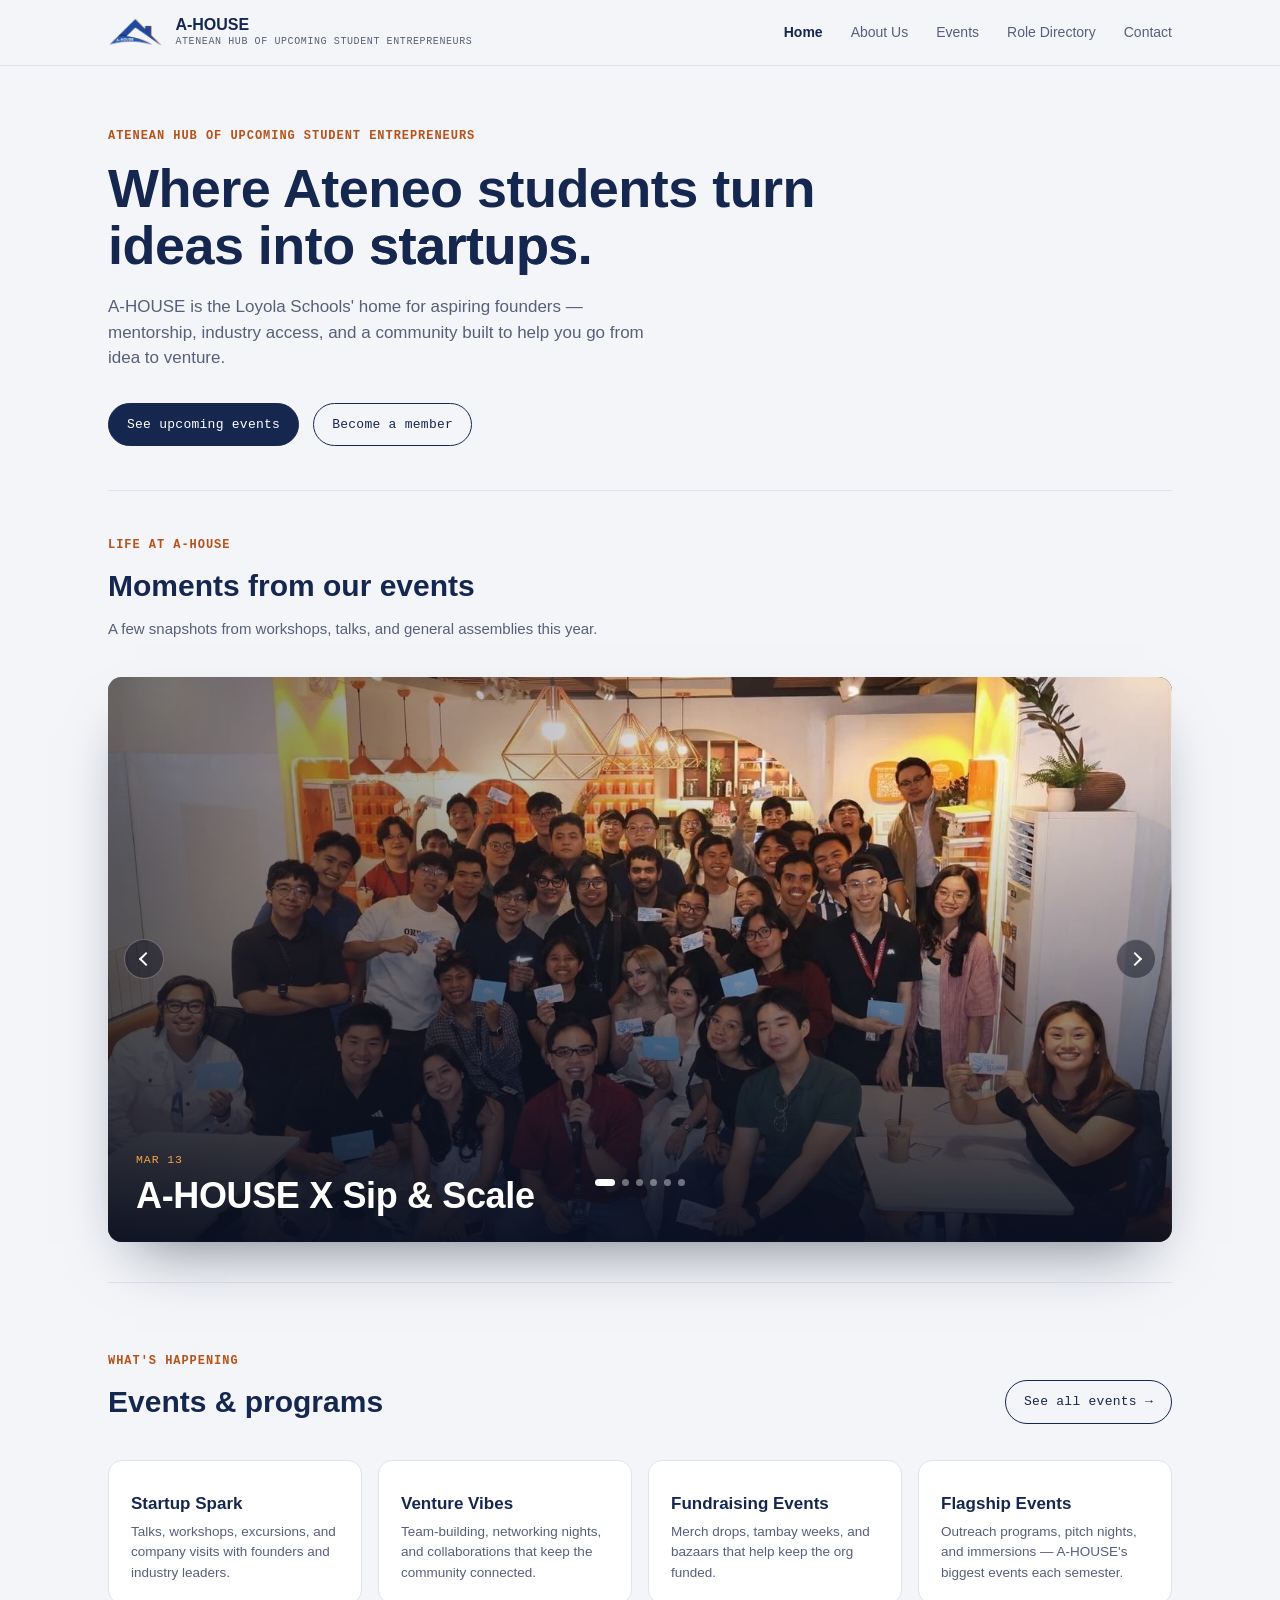
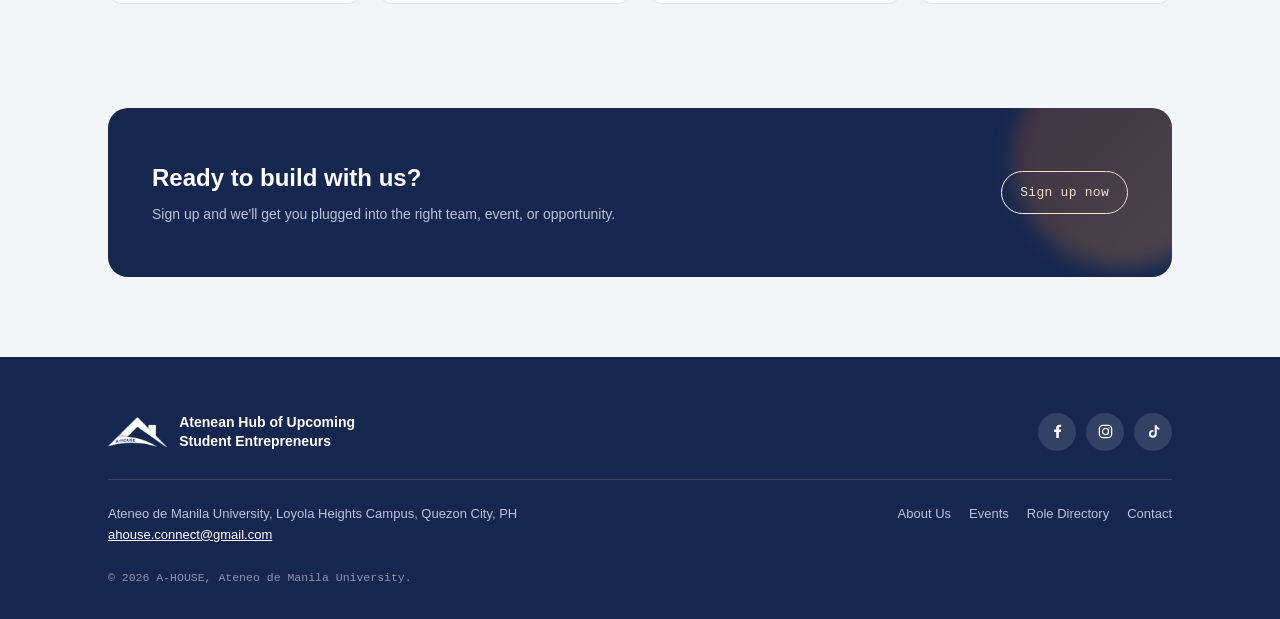
==== index.html @ 4bd9999b "Home page: restage the events carousel as a hero-style banner Instead of a stock illustration, the d" ====
<!DOCTYPE html>
<html lang="en">
<head>
<meta charset="UTF-8">
<meta name="viewport" content="width=device-width, initial-scale=1.0">
<title>A-HOUSE — Atenean Hub of Upcoming Student Entrepreneurs</title>
<meta name="description" content="A-HOUSE is the Ateneo de Manila University hub for student entrepreneurs — mentorship, opportunities, and a community that helps you build, launch, and grow.">
<meta property="og:type" content="website">
<meta property="og:title" content="A-HOUSE — Atenean Hub of Upcoming Student Entrepreneurs">
<meta property="og:description" content="A-HOUSE is the Ateneo de Manila University hub for student entrepreneurs — mentorship, opportunities, and a community that helps you build, launch, and grow.">
<meta property="og:image" content="https://a-house.netlify.app/assets/og-image.jpg">
<meta property="og:url" content="https://a-house.netlify.app/">
<meta name="twitter:card" content="summary_large_image">
<meta name="twitter:title" content="A-HOUSE — Atenean Hub of Upcoming Student Entrepreneurs">
<meta name="twitter:description" content="A-HOUSE is the Ateneo de Manila University hub for student entrepreneurs — mentorship, opportunities, and a community that helps you build, launch, and grow.">
<meta name="twitter:image" content="https://a-house.netlify.app/assets/og-image.jpg">
<link rel="icon" href="assets/logo-icon-sm.png">
<link rel="stylesheet" href="css/style.css">
</head>
<body>

<header data-header data-page="home">
  <div class="nav">
    <a class="brand" href="index.html">
      <img class="brand-mark" src="assets/logo-icon-sm.png" alt="A-HOUSE logo">
      <div>
        <div class="brand-text">A-HOUSE</div>
        <div class="brand-sub">Atenean Hub of Upcoming Student Entrepreneurs</div>
      </div>
    </a>
    <nav class="links">
      <a href="index.html" data-page="home">Home</a>
      <a href="about.html" data-page="about">About Us</a>
      <a href="events.html" data-page="events">Events</a>
      <a href="directory.html" data-page="directory">Role Directory</a>
      <a href="contact.html" data-page="contact">Contact</a>
    </nav>
    <button class="nav-toggle" aria-label="Toggle menu"><span></span></button>
  </div>
  <div class="mobile-links">
    <a href="index.html" data-page="home">Home</a>
    <a href="about.html" data-page="about">About Us</a>
    <a href="events.html" data-page="events">Events</a>
    <a href="directory.html" data-page="directory">Role Directory</a>
    <a href="contact.html" data-page="contact">Contact</a>
  </div>
</header>

<main>

  <section class="hero hero-compact">
    <div class="wrap">
      <span class="eyebrow">Atenean Hub of Upcoming Student Entrepreneurs</span>
      <h1 style="margin-top:14px;">Where Ateneo students turn<br>ideas into <em>startups.</em></h1>
      <p>A-HOUSE is the Loyola Schools' home for aspiring founders — mentorship, industry access, and a community built to help you go from idea to venture.</p>
      <div class="hero-actions">
        <a class="btn solid" href="events.html">See upcoming events</a>
        <!-- Placeholder — swap href for the real member sign-up form link once it's ready. -->
        <a class="btn" href="#" target="_blank" rel="noopener">Become a member</a>
      </div>
    </div>
  </section>

  <div class="wrap"><div class="divider"></div></div>

  <section class="section tight">
    <div class="wrap">
      <div class="section-head">
        <span class="eyebrow">Life at A-HOUSE</span>
        <h2 style="margin-top:8px;">Moments from our events</h2>
        <p>A few snapshots from workshops, talks, and general assemblies this year.</p>
      </div>
      <div class="carousel carousel-hero has-caption" data-carousel>
        <div class="carousel-track">
          <div class="carousel-slide">
            <img src="assets/events/sip-and-scale.jpg" alt="Members holding Sip &amp; Scale cards at a cafe event, A-HOUSE x Sip &amp; Scale, Mar 13">
            <div class="carousel-caption"><span class="cap-date">Mar 13</span><span class="cap-title">A-HOUSE X Sip &amp; Scale</span></div>
          </div>
          <div class="carousel-slide">
            <img src="assets/events/startup-spark.jpg" alt="Members posing after the Startup Spark #1 session, Feb 27">
            <div class="carousel-caption"><span class="cap-date">Feb 27</span><span class="cap-title">Startup Spark #1</span></div>
          </div>
          <div class="carousel-slide">
            <img src="assets/events/pasta-and-possibilities-1.jpg" alt="Group photo outdoors at Pasta and Possibilities, Apr 22">
            <div class="carousel-caption"><span class="cap-date">Apr 22</span><span class="cap-title">Pasta and Possibilities</span></div>
          </div>
          <div class="carousel-slide">
            <img src="assets/events/pasta-and-possibilities-2.jpg" alt="Members seated on the lawn listening to a speaker at Pasta and Possibilities, Apr 22">
            <div class="carousel-caption"><span class="cap-date">Apr 22</span><span class="cap-title">Pasta and Possibilities</span></div>
          </div>
          <div class="carousel-slide">
            <img src="assets/events/general-assembly-1-b.jpg" alt="Full member turnout at General Assembly 1, Mar 11">
            <div class="carousel-caption"><span class="cap-date">Mar 11</span><span class="cap-title">General Assembly 1</span></div>
          </div>
          <div class="carousel-slide">
            <img src="assets/events/general-assembly-1-a.jpg" alt="Officers celebrating with star balloons at General Assembly 1, Mar 11">
            <div class="carousel-caption"><span class="cap-date">Mar 11</span><span class="cap-title">General Assembly 1</span></div>
          </div>
        </div>
        <button class="carousel-arrow prev" aria-label="Previous slide"></button>
        <button class="carousel-arrow next" aria-label="Next slide"></button>
        <div class="carousel-tabs"></div>
      </div>
    </div>
  </section>

  <div class="wrap"><div class="divider"></div></div>

  <section class="section">
    <div class="wrap">
      <div class="section-head" style="display:flex; justify-content:space-between; align-items:flex-end; gap:16px; flex-wrap:wrap;">
        <div>
          <span class="eyebrow">What's happening</span>
          <h2 style="margin-top:8px;">Events &amp; programs</h2>
        </div>
        <a class="btn" href="events.html">See all events →</a>
      </div>
      <div class="grid-4">
        <div class="card">
          <h3 style="font-size:17px;">Startup Spark</h3>
          <p class="lead" style="margin-top:8px;">Talks, workshops, excursions, and company visits with founders and industry leaders.</p>
        </div>
        <div class="card">
          <h3 style="font-size:17px;">Venture Vibes</h3>
          <p class="lead" style="margin-top:8px;">Team-building, networking nights, and collaborations that keep the community connected.</p>
        </div>
        <div class="card">
          <h3 style="font-size:17px;">Fundraising Events</h3>
          <p class="lead" style="margin-top:8px;">Merch drops, tambay weeks, and bazaars that help keep the org funded.</p>
        </div>
        <div class="card">
          <h3 style="font-size:17px;">Flagship Events</h3>
          <p class="lead" style="margin-top:8px;">Outreach programs, pitch nights, and immersions — A-HOUSE's biggest events each semester.</p>
        </div>
      </div>
    </div>
  </section>

  <section class="section tight">
    <div class="wrap">
      <div class="cta">
        <div>
          <h3>Ready to build with us?</h3>
          <p>Sign up and we'll get you plugged into the right team, event, or opportunity.</p>
        </div>
        <!-- Placeholder — swap href for the real member sign-up form link once it's ready. -->
        <a class="btn" href="#" target="_blank" rel="noopener">Sign up now</a>
      </div>
    </div>
  </section>

</main>

<footer>
  <div class="wrap">
    <div class="foot-top">
      <div class="foot-brand">
        <img class="brand-mark" src="assets/logo-icon-white.png" alt="A-HOUSE logo">
        <div class="foot-brand-text">Atenean Hub of Upcoming<br>Student Entrepreneurs</div>
      </div>
      <div class="foot-social">
        <a class="social-btn" href="https://www.facebook.com/profile.php?id=61573829886359" target="_blank" rel="noopener" aria-label="A-HOUSE on Facebook">
          <svg viewBox="0 0 24 24" fill="currentColor" aria-hidden="true"><path d="M13.9 21v-8.4h2.8l.4-3.3h-3.2V7.1c0-.9.3-1.6 1.6-1.6h1.7V2.5C16.9 2.4 15.8 2.3 14.6 2.3c-2.6 0-4.4 1.6-4.4 4.5v2.5H7.4v3.3h2.8V21h3.7Z"/></svg>
        </a>
        <a class="social-btn" href="https://www.instagram.com/ahouse_org?igsi=ZTVzamh6dnVwcXMz" target="_blank" rel="noopener" aria-label="A-HOUSE on Instagram">
          <svg viewBox="0 0 24 24" fill="none" stroke="currentColor" stroke-width="1.8" aria-hidden="true"><rect x="3.3" y="3.3" width="17.4" height="17.4" rx="5"/><circle cx="12" cy="12" r="4.3"/><circle cx="17.1" cy="6.9" r="0.9" fill="currentColor" stroke="none"/></svg>
        </a>
        <a class="social-btn" href="https://www.tiktok.com/@ahouse.org" target="_blank" rel="noopener" aria-label="A-HOUSE on TikTok">
          <svg viewBox="0 0 24 24" fill="currentColor" aria-hidden="true"><path d="M16.6 3c.3 2 1.7 3.6 3.7 3.9v2.8a6.6 6.6 0 0 1-3.7-1.1v6.7a5.5 5.5 0 1 1-5.5-5.5c.2 0 .4 0 .6 0v2.8a2.7 2.7 0 1 0 2 2.6V3h2.9Z"/></svg>
        </a>
      </div>
    </div>

    <div class="foot-divider"></div>

    <div class="foot-bottom">
      <div class="foot-meta">Ateneo de Manila University, Loyola Heights Campus, Quezon City, PH<br><a href="mailto:ahouse.connect@gmail.com">ahouse.connect@gmail.com</a></div>
      <div class="foot-links">
        <a href="about.html">About Us</a>
        <a href="events.html">Events</a>
        <a href="directory.html">Role Directory</a>
        <a href="contact.html">Contact</a>
      </div>
    </div>
    <div class="foot-note">© 2026 A-HOUSE, Ateneo de Manila University.</div>
  </div>
</footer>

<script src="js/main.js"></script>
<script src="js/carousel.js"></script>
</body>
</html>
---- css/style.css ----
/* ==========================================================================
   A-HOUSE shared design system
   Ported & extended from the original Role Directory (ahouseroledirectory.netlify.app)
   ========================================================================== */

:root{
  --navy: #16274F;
  --navy-light: #24407D;
  --orange: #B85219; /* darkened from #D9611E — the brighter shade read below 4.5:1 on eyebrow/label text and white-on-orange UI (org chart Head nodes); this passes AA at both. */
  --amber: #F0A64C;
  --paper: #F3F5F9;
  --card: #FFFFFF;
  --ink: #161B22;
  --slate: #57607A;
  --slate-soft: #646A78; /* darkened from #9098AC — used for real content (role meta, dates, footer note), not just decoration, so it needs to clear 4.5:1. */
  --line: #DFE3EC;
  --radius: 14px;
  --display: -apple-system, "Segoe UI Semibold", "Helvetica Neue", Arial, sans-serif;
  --body: -apple-system, "Segoe UI", Roboto, Helvetica, Arial, sans-serif;
  --mono: ui-monospace, "SFMono-Regular", Consolas, "Liberation Mono", Menlo, monospace;
}

*{box-sizing:border-box; margin:0; padding:0;}
html{scroll-behavior:smooth;}
body{
  background:var(--paper);
  color:var(--ink);
  font-family:var(--body);
  line-height:1.5;
  -webkit-font-smoothing:antialiased;
}
a{color:inherit;}
img,svg{display:block; max-width:100%;}
button{font:inherit; background:none; border:none;}
ul{list-style:none;}

/* ---------- utility ---------- */
.wrap{max-width:1120px; margin:0 auto; padding:0 28px;}
.eyebrow{
  font-family:var(--mono);
  font-size:12px;
  letter-spacing:.08em;
  text-transform:uppercase;
  color:var(--orange);
  font-weight:600;
}
.btn{
  display:inline-flex; align-items:center; gap:8px;
  font-family:var(--mono); font-size:13px; letter-spacing:.02em;
  padding:11px 18px; border-radius:999px; border:1px solid var(--navy);
  color:var(--navy); text-decoration:none; background:transparent;
  cursor:pointer; transition:.15s ease;
}
.btn:hover{background:var(--navy); color:#fff;}
.btn.solid{background:var(--navy); color:#fff;}
.btn.solid:hover{background:var(--navy-light);}

/* ---------- header / nav ---------- */
header{
  position:sticky; top:0; z-index:50;
  background:rgba(243,245,249,.92); backdrop-filter:blur(8px);
  border-bottom:1px solid var(--line);
}
.nav{
  display:flex; align-items:center; justify-content:space-between;
  padding:16px 28px; max-width:1120px; margin:0 auto;
}
.brand{display:flex; align-items:center; gap:12px; cursor:pointer; text-decoration:none;}
.brand-mark{height:30px; width:auto; flex:none;}
.brand-text{font-family:var(--display); font-weight:700; font-size:16px; color:var(--navy); line-height:1.1;}
.brand-sub{font-family:var(--mono); font-size:10px; color:var(--slate); letter-spacing:.06em; text-transform:uppercase;}

nav.links{display:flex; gap:28px; align-items:center;}
nav.links a{font-size:14px; font-weight:500; color:var(--slate); cursor:pointer; transition:.15s; text-decoration:none;}
nav.links a:hover{color:var(--navy);}
nav.links a.active{color:var(--navy); font-weight:700;}

.nav-toggle{
  display:none; width:36px; height:36px; border-radius:8px;
  align-items:center; justify-content:center; cursor:pointer;
  border:1px solid var(--line); background:var(--card);
}
.nav-toggle span, .nav-toggle span::before, .nav-toggle span::after{
  content:""; display:block; width:16px; height:1.5px; background:var(--navy);
  position:relative; transition:.2s ease;
}
.nav-toggle span::before{position:absolute; top:-5px;}
.nav-toggle span::after{position:absolute; top:5px;}

.mobile-links{display:none; flex-direction:column; padding:8px 28px 20px; gap:2px;}
.mobile-links a{
  padding:12px 0; font-size:15px; font-weight:500; color:var(--slate);
  border-top:1px solid var(--line); text-decoration:none;
}
.mobile-links a.active{color:var(--navy); font-weight:700;}
header.menu-open .mobile-links{display:flex;}

/* ---------- hero ---------- */
.hero{padding:80px 0 56px;}
.hero.hero-compact{padding:56px 0 44px;}
.hero h1{
  font-family:var(--display); font-weight:700;
  font-size:clamp(34px,5vw,54px); line-height:1.06;
  color:var(--navy); max-width:760px; letter-spacing:-.01em;
}
.hero h1 em{
  font-style:normal;
  background:linear-gradient(92deg, var(--navy), var(--navy-light));
  -webkit-background-clip:text; background-clip:text; color:var(--navy);
}
.hero p{margin-top:20px; max-width:560px; font-size:17px; color:var(--slate);}
.hero-actions{display:flex; gap:14px; margin-top:32px; flex-wrap:wrap;}

/* Quick jump-links row under a hero (Directory, Events, ...) */
.subnav{display:flex; gap:10px; flex-wrap:wrap; padding-top:14px; border-top:1px solid var(--line); margin-top:28px;}
.subnav a{
  display:inline-block; font-family:var(--mono); font-size:12px; letter-spacing:.02em;
  color:var(--navy); text-decoration:none; cursor:pointer;
  background:#F1F4FA; border:1px solid var(--line);
  padding:7px 14px; border-radius:999px; transition:.15s ease;
}
.subnav a:hover{background:var(--navy); color:#fff; border-color:var(--navy);}

/* ---------- section shell ---------- */
.section{padding:64px 0; scroll-margin-top:84px;}
.section.tight{padding:40px 0;}
.section-head{margin-bottom:36px;}
.section-head h2{font-family:var(--display); font-size:30px; color:var(--navy);}
.section-head p{color:var(--slate); margin-top:10px; max-width:560px; font-size:15px;}

/* Lets Management Board and Executive Board collapse — those grids get long
   once every role is listed out in full. Team Leads uses its own per-department
   accordion instead (see .tl-dept-group below). */
.tier-title-row{display:flex; align-items:center; justify-content:space-between; gap:16px; flex-wrap:wrap;}
.tier-toggle{
  display:inline-flex; align-items:center; gap:8px; font-family:var(--mono); font-size:12px;
  font-weight:600; color:var(--navy); background:transparent; border:1px solid var(--line);
  border-radius:999px; padding:8px 16px; cursor:pointer; white-space:nowrap; transition:.15s ease;
}
.tier-toggle:hover{border-color:var(--navy-light); background:#F1F4FA;}
.tier-toggle .chev{width:8px; height:8px; border-right:1.5px solid var(--navy); border-bottom:1.5px solid var(--navy); transform:rotate(45deg); transition:.2s ease;}
.tier-toggle.open .chev{transform:rotate(-135deg);}

/* #mb-grid already carries class="grid" (display:grid), which — being an
   author-stylesheet rule — overrides the browser's own [hidden]{display:none}
   default, so toggling the hidden attribute alone silently did nothing for
   Management Board. !important guarantees this wins regardless. */
.tier-hidden{display:none !important;}

.divider{height:1px; background:var(--line); margin:0;}

/* ---------- feature row: text + carousel side by side, alternating ---------- */
.feature-row{display:flex; align-items:center; gap:48px; flex-wrap:wrap;}
.feature-text{flex:1 1 360px;}
.feature-text p{color:var(--slate); margin-top:10px; font-size:15px; max-width:440px;}
.feature-media{flex:1 1 360px; min-width:0;}
@media (min-width:900px){
  .feature-row.reverse{flex-direction:row-reverse;}
}

/* ---------- grids & cards ---------- */
.grid{display:grid; grid-template-columns:repeat(2, 1fr); gap:16px;}
.grid-3{display:grid; grid-template-columns:repeat(3, 1fr); gap:16px;}
.grid-4{display:grid; grid-template-columns:repeat(4, 1fr); gap:16px;}
/* Stacked rather than side by side, and narrower than the full section width —
   two short cards side by side read as a comparison; stacked with Managerial
   first reads as "here's the fuller option, then the lighter one." Left-aligned
   like every other section's content on this page (section-head text included)
   rather than centered, which read as a stray column adrift in whitespace. */
.tracks-stack{display:flex; flex-direction:column; gap:16px; max-width:520px;}
.card{
  background:var(--card); border:1px solid var(--line); border-radius:var(--radius);
  padding:22px 22px 20px; transition:.18s ease; scroll-margin-top:90px;
}
.card:hover{border-color:var(--navy-light); box-shadow:0 6px 20px -10px rgba(22,39,79,.25);}
.card.open{border-color:var(--navy);}
.card.clickable{cursor:pointer;}

.card-top{display:flex; justify-content:space-between; align-items:flex-start; gap:10px;}
.card-code{font-family:var(--mono); font-size:11px; letter-spacing:.04em; color:var(--orange);}
.card-date{font-family:var(--mono); font-size:10.5px; color:var(--slate-soft); white-space:nowrap;}
/* Was rendered but never styled anywhere, so it fell back to plain body text
   sitting flush against the title above it (same class of bug as the old
   .chart-section/.chart-head pair). Gets the same small-label treatment as
   card-code so it reads as a tag, not a stray line of text. */
.card-dept{font-family:var(--mono); font-size:10.5px; text-transform:uppercase; letter-spacing:.04em; color:var(--slate-soft); margin-bottom:4px;}
.card h2, .card h3{font-family:var(--display); font-size:19px; color:var(--navy); margin-top:10px; line-height:1.25;}
.card .lead{font-size:13.5px; color:var(--slate); margin-top:8px;}
.card-meta{font-family:var(--mono); font-size:11px; color:var(--slate-soft); margin-top:10px; line-height:1.6;}
.card-toggle{
  margin-top:16px; display:flex; align-items:center; gap:8px;
  font-family:var(--mono); font-size:12px; color:var(--navy); font-weight:600;
}
.chev{width:9px; height:9px; border-right:1.5px solid var(--navy); border-bottom:1.5px solid var(--navy);
  transform:rotate(45deg); transition:.2s ease;}
.card.open .chev{transform:rotate(-135deg);}

.card-detail{max-height:0; overflow:hidden; transition:max-height .3s ease;}
.card-detail-inner{padding-top:18px; border-top:1px solid var(--line); margin-top:16px;}
.detail-block{margin-bottom:16px;}
.detail-block:last-child{margin-bottom:0;}
.detail-block h4{
  font-family:var(--mono); font-size:11px; text-transform:uppercase; letter-spacing:.06em;
  color:var(--slate); margin-bottom:8px;
}
.detail-block ul{padding-left:18px; list-style:disc;}
.detail-block li{font-size:14px; color:var(--ink); margin-bottom:6px;}
.detail-block li strong{font-weight:600;}
.detail-block li ul{margin-top:5px;}
.detail-block li ul li{color:var(--slate); font-size:13.5px;}
.skills-tags{display:flex; flex-wrap:wrap; gap:8px;}
.skill-tag{
  font-size:12.5px; background:#F1F4FA; color:var(--navy); padding:6px 11px;
  border-radius:999px; border:1px solid var(--line);
}

/* ---------- badges ---------- */
.badge{
  font-family:var(--mono); font-size:10.5px; text-transform:uppercase; letter-spacing:.04em;
  padding:4px 10px; border-radius:999px; display:inline-block;
}
.badge.soon{background:#FBEAE0; color:var(--orange);}
.badge.past{background:#EAEDF4; color:var(--slate);}
.badge.freq{background:#F1F4FA; color:var(--navy);}

/* Dashed "not finalized yet" treatment — reuses the same pending-state language
   as the org chart's Members/Project Teams nodes, instead of a full sentence. */
.tba-badge{
  display:inline-block; margin-top:10px; font-family:var(--mono); font-weight:700;
  font-size:11px; letter-spacing:.05em; text-transform:uppercase; color:var(--slate);
  border:1px dashed #C7CEDC; background:#FAFBFD; padding:7px 16px; border-radius:8px;
}

/* ---------- CTA banner ---------- */
.cta{
  background:var(--navy); border-radius:20px; padding:52px 44px;
  display:flex; justify-content:space-between; align-items:center; gap:24px; flex-wrap:wrap;
  position:relative; overflow:hidden;
}
.cta::after{
  content:""; position:absolute; right:-60px; top:-60px; width:220px; height:220px;
  border-radius:50%; background:linear-gradient(135deg, var(--orange), var(--amber));
  opacity:.25; filter:blur(10px);
}
.cta h3{font-family:var(--display); font-size:24px; color:#fff; max-width:420px; position:relative;}
.cta p{color:#B9C3DC; margin-top:8px; font-size:14px; position:relative;}
.cta .btn{border-color:#fff; color:#fff; position:relative;}
.cta .btn:hover{background:#fff; color:var(--navy);}

/* ---------- footer ---------- */
footer{background:var(--navy); margin-top:40px;}
footer .wrap{padding:56px 28px 32px;}

.foot-top{display:flex; justify-content:space-between; align-items:center; gap:24px; flex-wrap:wrap;}
.foot-brand{display:flex; align-items:center; gap:12px;}
.foot-brand .brand-mark{height:30px; width:auto;}
.foot-brand-text{font-family:var(--display); font-weight:700; color:#fff; font-size:14px; line-height:1.35;}

.foot-social{display:flex; gap:10px;}
.social-btn{
  display:inline-flex; align-items:center; justify-content:center; flex-shrink:0;
  width:38px; height:38px; border-radius:50%;
  background:rgba(255,255,255,.12); color:#fff; transition:.15s ease;
}
.social-btn:hover{background:var(--orange); transform:translateY(-2px);}
.social-btn svg{width:17px; height:17px;}

.foot-divider{height:1px; background:rgba(255,255,255,.14); margin:28px 0 24px;}

.foot-bottom{display:flex; justify-content:space-between; align-items:flex-start; gap:24px; flex-wrap:wrap;}
.foot-meta{font-size:13px; color:#B9C3DC; line-height:1.6;}
.foot-meta a{color:#fff;}
.foot-links{display:flex; gap:18px; flex-wrap:wrap;}
.foot-links a{font-size:13px; color:#B9C3DC; text-decoration:none;}
.foot-links a:hover{color:#fff;}
.foot-note{font-family:var(--mono); font-size:11.5px; color:#8A93AF; margin-top:24px;}

/* ---------- org chart ---------- */
.org-panel{background:var(--card); border:1px solid var(--line); border-radius:var(--radius); padding:36px 28px 28px;}
.org-ceo-wrap{display:flex; flex-direction:column; align-items:center;}
.org-ceo{
  background:var(--navy); color:#fff; font-family:var(--display); font-weight:700;
  font-size:14px; padding:12px 26px; border-radius:10px; text-align:center;
}
.org-ceo-sub{font-family:var(--mono); font-size:10px; color:var(--slate-soft); margin-top:6px;}
.org-ceo-line{width:1px; height:28px; background:var(--line);}

/* Each department is one grid item spanning 4 rows (name, chief, head, leads),
   using subgrid so its internal rows line up with the SAME row tracks every
   other department uses. That's what keeps every Chief parallel with every
   other Chief, every Head parallel with every other Head, etc., regardless of
   a department name wrapping to 2 lines or a Leads column holding 2 vs 3 boxes
   — each row's height is set by the tallest cell sharing that row track, and
   everything else in that row stretches to match instead of just top-aligning. */
.org-departments{
  display:grid; grid-template-columns:repeat(6, 1fr); grid-template-rows:repeat(4, auto);
  column-gap:12px; row-gap:10px;
  position:relative; padding-top:28px; margin-top:0;
}
.org-departments::before{
  content:""; position:absolute; top:0; left:calc(100%/12); right:calc(100%/12);
  height:1px; background:var(--line);
}
.org-dept{
  position:relative; display:grid; grid-template-rows:subgrid; grid-row:span 4;
  row-gap:8px; /* overrides the parent's row-gap for just this department's own 4 rows,
                  so its internal spacing stays tight even when row-gap grows to 34px
                  between wrapped department groups at narrower widths (see below) */
}
.org-dept::before{
  content:""; position:absolute; top:-28px; left:50%; width:1px; height:28px; background:var(--line);
}
.org-dept-name{
  font-family:var(--mono); font-size:10px; text-align:center; color:var(--slate);
  text-transform:uppercase; letter-spacing:.03em; min-height:28px;
  display:flex; align-items:flex-end; justify-content:center;
}
.org-node{
  width:100%; text-align:left; padding:9px 10px; border-radius:9px;
  font-size:12px; font-weight:600; cursor:pointer; color:#fff; transition:.15s ease;
  line-height:1.25; text-decoration:none; display:flex; align-items:center;
  min-height:48px; /* keeps every Chief/Head box the same height so titles that wrap
                       to 2 lines (e.g. "Chief Engagement Officer") don't push the row
                       below it out of alignment with the other columns */
}
.org-node:hover{transform:translateY(-1px); box-shadow:0 4px 12px -4px rgba(22,39,79,.35);}
.org-node.chief{background:var(--navy);}
.org-node.head{background:var(--orange);}

/* Department Teams is a confirmed tier, same as Chief/Head — solid fill, not
   the light cream-and-border look it had while still a draft. Dark amber
   (#8A5A16, not --amber) because --amber is too light for white text to clear
   AA contrast; #8A5A16 on white is 5.9:1. Can hold 2-3 boxes per department
   (Innovations has none yet), so it's a stack of chips rather than a
   full-width block like Chief/Head. Sized close to Head's box (not the tiny
   chip it started as) and labeled with the team's name, not the Lead's title,
   so each one reads as a group of people, not one person.

   There's no width to lay 2-3 Leads out side by side the way Chief/Head's
   siblings are (CEO -> 6 departments), so a stack is the only option — but a
   plain stack reads as a ranking (top one senior to the one below). A single
   spine with a short tick into each box borrows the same "one parent, several
   equal children" language the chart already uses for CEO -> departments,
   just rotated 90°, so it reads as siblings of the Head instead of a ladder. */
/* Stretches to fill row 4's full height (the tallest Leads column sharing its
   row track — see .org-dept above), then flex:1 on each box below splits that
   height evenly, so a 2-team department's boxes grow to match a 3-team
   department's total height instead of leaving empty space underneath. */
.org-dept-leads{display:flex; flex-direction:column; gap:9px; padding-left:11px; position:relative;}
.org-dept-leads::before{content:""; position:absolute; left:0; top:6px; bottom:6px; width:1px; background:var(--amber);}
.org-node.lead{
  flex:1 1 auto; min-height:0; padding:10px 12px; font-size:11.5px; font-weight:600; line-height:1.3;
  background:#8A5A16; color:#fff; position:relative;
}
.org-node.lead::before{
  content:""; position:absolute; left:-11px; top:50%; width:11px; height:1px; background:var(--amber);
}
.org-node.lead:hover{box-shadow:0 4px 12px -4px rgba(138,90,22,.35);}

/* ---------- org chart: member tracks branch ---------- */
/* Replaces the old standalone "Members" node — everything above (all
   departments' Teams) still funnels down via the same top branch-line this
   row used to carry, but now it leads straight into the Member Pool box
   instead of a separate labeled stop first. */
.org-tracks-row{position:relative; margin-top:28px; padding-top:24px; display:flex; flex-direction:column; align-items:stretch;}
.org-tracks-row::before{
  content:""; position:absolute; top:0; left:calc(100%/12); right:calc(100%/12);
  height:1px; background:var(--line);
}
.org-tracks-stem{width:1px; height:24px; background:var(--line); margin:0 auto;}
/* One bordered container around both tracks — rather than a text label — is
   what says "these two are equally the member pool": a shared boundary reads
   as one group without needing a separate node above them. Full width to
   match the department grid above (not a small floating box), with the full
   track explanations inline so the chart is self-contained. */
.org-tracks-pool{
  margin-top:16px; border:1px solid var(--line); border-radius:14px; background:#FAFBFD;
  padding:20px 24px 24px;
}
.org-tracks-pool-label{
  font-family:var(--mono); font-size:9.5px; text-transform:uppercase; letter-spacing:.06em;
  color:var(--slate-soft); margin-bottom:14px;
}
/* Stacked (not side by side) with Managerial Track on top — it's the one that
   feeds back up into the Teams tier, so it sits closer to that upward path;
   Community Track sits underneath as the track that doesn't flow anywhere
   further. Connected with the same spine-and-tick language as .org-dept-leads
   above (one parent, equal children, rotated 90° since there's no width to
   lay them out side by side) so the two visibly read as siblings, not a rank. */
.org-tracks{display:flex; flex-direction:column; gap:10px; padding-left:14px; position:relative;}
.org-tracks::before{content:""; position:absolute; left:0; top:10px; bottom:10px; width:1px; background:#E3B876;}
.org-track{
  position:relative; background:#FDF1DC; border:1px solid #E3B876; border-radius:10px;
  padding:14px 20px;
}
.org-track::before{
  content:""; position:absolute; left:-14px; top:24px; width:14px; height:1px; background:#E3B876;
}
.org-track-name{font-family:var(--mono); font-weight:700; font-size:12.5px; letter-spacing:.03em; color:#8A5A16;}
.org-track-sub{font-family:var(--mono); font-size:9.5px; text-transform:uppercase; letter-spacing:.03em; color:var(--slate-soft); margin-top:2px;}
.org-track-quote{font-size:13px; color:var(--ink); font-style:italic; margin-top:9px; line-height:1.55; max-width:640px;}
.org-track-note{font-family:var(--mono); font-size:10.5px; color:var(--slate); margin-top:8px;}

.org-legend{display:flex; gap:20px; margin-top:26px; flex-wrap:wrap;}
.org-legend span{display:inline-flex; align-items:center; gap:7px; font-family:var(--mono); font-size:11px; color:var(--slate);}
.org-legend i{width:9px; height:9px; border-radius:50%; display:inline-block;}
.org-legend i.outline{background:#FAFBFD; border:1px dashed #C7CEDC;}

/* ---------- team leads section: accordion ---------- */
/* Each department is a native <details> — card-styled like the rest of the
   site, closed by default, opened individually. Deliberately not a hand-rolled
   max-height toggle: a role card's own "View full responsibilities" can grow
   *inside* an already-open panel, and a max-height snapshot taken at open-time
   has no way to know that happened, so the newly-taller content just gets
   clipped. <details> has no height to get stale — instant open/close, but
   correct for content of any size, and keyboard/screen-reader accessible for free. */
.tl-dept-group{
  background:var(--card); border:1px solid var(--line); border-radius:var(--radius);
  margin-bottom:12px; transition:border-color .15s ease;
}
.tl-dept-group:last-child{margin-bottom:0;}
.tl-dept-group[open]{border-color:var(--navy-light);}
.tl-dept-toggle{
  display:flex; align-items:center; justify-content:space-between; gap:16px;
  padding:18px 22px; cursor:pointer; list-style:none; transition:background .15s ease;
  border-radius:var(--radius);
}
.tl-dept-toggle::-webkit-details-marker{display:none;}
.tl-dept-toggle::marker{display:none; content:"";}
.tl-dept-toggle:hover{background:#F8F9FC;}
.tl-dept-group[open] .tl-dept-toggle{border-radius:var(--radius) var(--radius) 0 0;}
.tl-dept-toggle-text{display:flex; align-items:baseline; gap:12px; flex-wrap:wrap;}
.tl-dept-toggle-text h3{font-family:var(--display); font-size:17px; color:var(--navy); margin:0;}
.tl-dept-reports{font-family:var(--mono); font-size:11px; color:var(--slate-soft);}
.tl-dept-toggle .chev{flex:0 0 auto;}
.tl-dept-group[open] .chev{transform:rotate(-135deg);}
.tl-dept-body-inner{padding:4px 22px 22px;}

/* ---------- org chart: project teams branch ---------- */
.org-project-branch{display:flex; flex-direction:column; align-items:center; margin-top:0;}
.org-project-stem{width:1px; height:24px; background:var(--line);}
.org-project-tag{
  font-family:var(--mono); font-size:10px; text-transform:uppercase; letter-spacing:.05em;
  color:var(--orange); margin-bottom:8px; text-align:center;
}
.org-project-node{
  display:table; font-family:var(--mono); font-weight:700; font-size:12px;
  letter-spacing:.04em; text-transform:uppercase; color:var(--slate); cursor:pointer;
  border:1px dashed #C7CEDC; padding:9px 24px; border-radius:8px; background:#FAFBFD;
  transition:.15s ease;
}
.org-project-node:hover{border-color:var(--orange); color:var(--orange); transform:translateY(-1px);}
.org-project-note{
  font-family:var(--mono); font-size:10px; color:var(--slate-soft); text-align:center;
  margin-top:20px;
}
.org-project-role{
  font-family:var(--mono); font-weight:700; font-size:11px; text-transform:uppercase; letter-spacing:.03em;
  padding:9px 20px; border-radius:8px; text-align:center;
}
.org-project-role.pm{background:var(--navy-light); color:#fff; width:100%; cursor:pointer; transition:.15s ease;}
.org-project-role.pm:hover{background:var(--navy); transform:translateY(-1px);}

.org-project-core-group{
  display:flex; flex-direction:column; align-items:center; gap:9px; width:100%;
  cursor:pointer; padding:6px 4px; border-radius:10px; transition:.15s ease;
}
.org-project-core-group:hover{background:#F1F4FA;}
.org-project-core-group:hover .org-project-core-label{color:var(--orange);}
.org-project-core-group:hover .org-project-core-cell{border-color:var(--orange);}

/* Mirrors .org-departments: a full-width row that branches into several
   parallel project teams, so this tier reads at the same visual weight
   as the department grid above it instead of one thin centered column. */
.org-project-teams{
  align-self:stretch; width:100%; display:grid; grid-template-columns:repeat(3, 1fr);
  gap:16px; position:relative; padding-top:28px; margin-top:14px;
}
.org-project-teams::before{
  content:""; position:absolute; top:0; left:calc(100%/6); right:calc(100%/6);
  height:1px; background:var(--line);
}
.org-project-team{position:relative; display:flex; flex-direction:column; align-items:stretch; gap:8px;}
.org-project-team::before{
  content:""; position:absolute; top:-28px; left:50%; width:1px; height:28px; background:var(--line);
}
.org-project-core-label{
  display:block; font-family:var(--mono); font-size:9.5px; text-transform:uppercase; letter-spacing:.06em;
  color:var(--slate-soft); text-align:center;
}
.org-project-core-row{display:flex; gap:8px; flex-wrap:wrap; justify-content:center;}
.org-project-core-cell{
  flex:1 1 0; min-width:34px; height:34px; border-radius:8px; border:1px dashed #C7CEDC; background:#FAFBFD;
}

@media (max-width: 900px){
  .grid-4{grid-template-columns:repeat(2, 1fr);}
  .org-departments{grid-template-columns:repeat(3, 1fr); row-gap:34px;}
  .org-departments::before{display:none;}
  .org-dept::before{display:none;}
  .org-tracks-row::before{display:none;}
  .org-project-teams{grid-template-columns:1fr; row-gap:30px;}
  .org-project-teams::before{display:none;}
  .org-project-team::before{display:none;}
  .org-project-core-row{max-width:220px; margin:0 auto;}
}
@media (max-width: 560px){
  .org-departments{grid-template-columns:1fr 1fr;}
}
@media (max-width: 600px){
  /* Phones: showing all 3 example teams stacked reads as clutter — one
     representative team plus the "run in parallel" note above says the
     same thing with far less scrolling. */
  .org-project-team:nth-child(n+2){display:none;}
}

/* ---------- responsive ---------- */
@media (max-width: 760px){
  .grid, .grid-3, .grid-4{grid-template-columns:1fr;}
  nav.links{display:none;}
  .nav-toggle{display:flex;}
  .cta{padding:36px 24px; flex-direction:column; align-items:flex-start;}
  .foot-top, .foot-bottom{flex-direction:column; align-items:flex-start;}

  /* Subnav pills: scroll horizontally instead of wrapping to several rows.
     The mask fades the last visible pill so it visibly hints "more to scroll". */
  .subnav{
    flex-wrap:nowrap; overflow-x:auto; scroll-behavior:smooth;
    scrollbar-width:none; -ms-overflow-style:none;
    -webkit-mask-image:linear-gradient(to right, #000 90%, transparent 100%);
    mask-image:linear-gradient(to right, #000 90%, transparent 100%);
  }
  .subnav::-webkit-scrollbar{display:none;}
  .subnav a{flex:0 0 auto; white-space:nowrap;}
}

/* ---------- photo carousel ---------- */
.carousel{
  position:relative; border-radius:var(--radius); overflow:hidden;
  background:var(--navy); box-shadow:0 20px 50px -25px rgba(22,39,79,.45);
  aspect-ratio:16/9;
}
.carousel-track{
  display:flex; width:100%; height:100%;
  overflow-x:auto; scroll-snap-type:x mandatory; scroll-behavior:smooth;
  scrollbar-width:none; -ms-overflow-style:none;
}
.carousel-track::-webkit-scrollbar{display:none;}
.carousel-slide{position:relative; flex:0 0 100%; width:100%; height:100%; scroll-snap-align:start;}
.carousel-slide img{width:100%; height:100%; object-fit:cover; display:block;}

/* Caption lives in HTML (not baked into the photo) so it never gets cropped —
   object-fit:cover crops the sides on narrower aspect ratios (e.g. the mobile
   4:5 carousel), and any caption burned into the image would get sliced too. */
.carousel-caption{
  position:absolute; left:0; right:0; bottom:0; z-index:4;
  background:var(--navy); padding:12px 18px;
  display:flex; align-items:baseline; gap:10px;
}
.cap-date{font-family:var(--mono); font-size:11px; color:#B9C3DC; white-space:nowrap; flex:0 0 auto;}
.cap-title{
  font-family:var(--display); font-weight:700; font-size:14px; color:#fff;
  white-space:nowrap; overflow:hidden; text-overflow:ellipsis; min-width:0;
}

/* Mono numbered tabs — matches the eyebrow / role-code typographic voice used elsewhere. */
.carousel-tabs{
  position:absolute; bottom:16px; right:20px; z-index:5;
  display:flex; gap:14px;
}
/* On slides with a caption bar, the tabs sit above it instead of sharing its row —
   keeps them from colliding with longer captions instead of guessing at padding. */
.carousel.has-caption .carousel-tabs{bottom:56px;}
.carousel-tabs button{
  font-family:var(--mono); font-size:11px; letter-spacing:.05em;
  color:rgba(255,255,255,.55); padding-bottom:5px; position:relative;
  cursor:pointer; transition:color .15s ease;
}
.carousel-tabs button::after{
  content:""; position:absolute; left:0; right:0; bottom:0; height:2px;
  background:var(--orange); transform:scaleX(0); transition:transform .2s ease;
}
.carousel-tabs button.active{color:#fff;}
.carousel-tabs button.active::after{transform:scaleX(1);}
@media (max-width: 640px){
  .carousel{aspect-ratio:4/5;}
  .carousel-tabs{gap:10px;}
  .carousel.has-caption .carousel-tabs{bottom:48px;}
  .carousel-caption{padding:10px 14px;}
  .cap-title{font-size:13px;}
}

/* ---------- hero-style event carousel (home page) ---------- */
/* Same real event photos as everywhere else on the site — the drama comes
   from staging them like a hero moment (taller frame, a scrim strong enough
   to carry big display type, each event's own name as the headline) rather
   than from a stock illustration standing in for the content. Scoped as a
   modifier on the existing .carousel/.has-caption component so the plain
   carousels on the Events page are untouched. */
.carousel-hero{aspect-ratio:16/8.5; box-shadow:0 30px 60px -28px rgba(11,18,38,.55);}
.carousel-hero .carousel-slide::before{
  content:""; position:absolute; inset:0; z-index:2;
  background:
    linear-gradient(0deg, rgba(9,15,32,.94) 0%, rgba(9,15,32,.25) 52%, rgba(9,15,32,0) 82%),
    linear-gradient(100deg, rgba(9,15,32,.6) 0%, rgba(9,15,32,0) 58%);
}
.carousel-hero .carousel-caption{
  position:absolute; left:0; right:0; bottom:0; z-index:4;
  background:none; display:block; padding:28px 84px 26px 28px; max-width:640px;
}
.carousel-hero .cap-date{
  display:block; font-size:11.5px; letter-spacing:.08em; text-transform:uppercase;
  color:var(--amber); margin-bottom:8px;
}
.carousel-hero .cap-title{
  display:block; white-space:normal; overflow:visible; text-overflow:clip;
  font-family:var(--display); font-weight:700; letter-spacing:-.01em; text-wrap:balance;
  font-size:clamp(22px, 3.6vw, 36px); line-height:1.1; color:#fff;
}
/* Prev/next: reuses the site's existing border-corner chevron (see .chev)
   rather than a new icon, just bigger and rotated to point sideways. */
.carousel-arrow{
  position:absolute; top:50%; translate:0 -50%; z-index:5;
  width:40px; height:40px; border-radius:50%;
  display:flex; align-items:center; justify-content:center;
  background:rgba(9,15,32,.45); border:1px solid rgba(255,255,255,.28);
  cursor:pointer; transition:.15s ease;
}
.carousel-arrow:hover{background:rgba(9,15,32,.72); border-color:rgba(255,255,255,.5);}
.carousel-arrow::before{
  content:""; width:8px; height:8px;
  border-right:2px solid #fff; border-bottom:2px solid #fff;
}
.carousel-arrow.prev{left:16px;}
.carousel-arrow.prev::before{transform:rotate(135deg); margin-left:3px;}
.carousel-arrow.next{right:16px;}
.carousel-arrow.next::before{transform:rotate(-45deg); margin-right:3px;}
/* Dot strip, centered — the numbered mono tabs elsewhere read as a tag/label;
   here they'd compete with the headline, so this variant collapses each tab
   button down to a plain dot that widens when active. */
.carousel-hero .carousel-tabs{
  left:50%; right:auto; bottom:16px; translate:-50% 0; gap:7px;
}
.carousel-hero .carousel-tabs button{
  width:7px; height:7px; padding:0; border-radius:999px; background:rgba(255,255,255,.4);
  font-size:0; line-height:0; color:transparent; overflow:hidden;
  transition:width .2s ease, background .2s ease;
}
.carousel-hero .carousel-tabs button::after{display:none;}
.carousel-hero .carousel-tabs button.active{width:20px; background:#fff;}
@media (max-width: 640px){
  .carousel-hero{aspect-ratio:4/5.2;}
  .carousel-hero .carousel-caption{padding:24px 20px 22px;}
  .carousel-arrow{width:34px; height:34px;}
  .carousel-arrow.prev{left:10px;}
  .carousel-arrow.next{right:10px;}
}

/* ---------- placeholder carousel slides (no real photo yet) ---------- */
.carousel-placeholder{
  width:100%; height:100%; display:flex; flex-direction:column; align-items:center; justify-content:center; gap:8px;
  background:linear-gradient(135deg, var(--navy) 0%, var(--navy-light) 100%);
}
.carousel-placeholder-num{font-family:var(--display); font-weight:700; font-size:56px; color:rgba(255,255,255,.22); line-height:1;}
.carousel-placeholder-label{font-family:var(--mono); font-size:12px; letter-spacing:.06em; text-transform:uppercase; color:rgba(255,255,255,.55);}
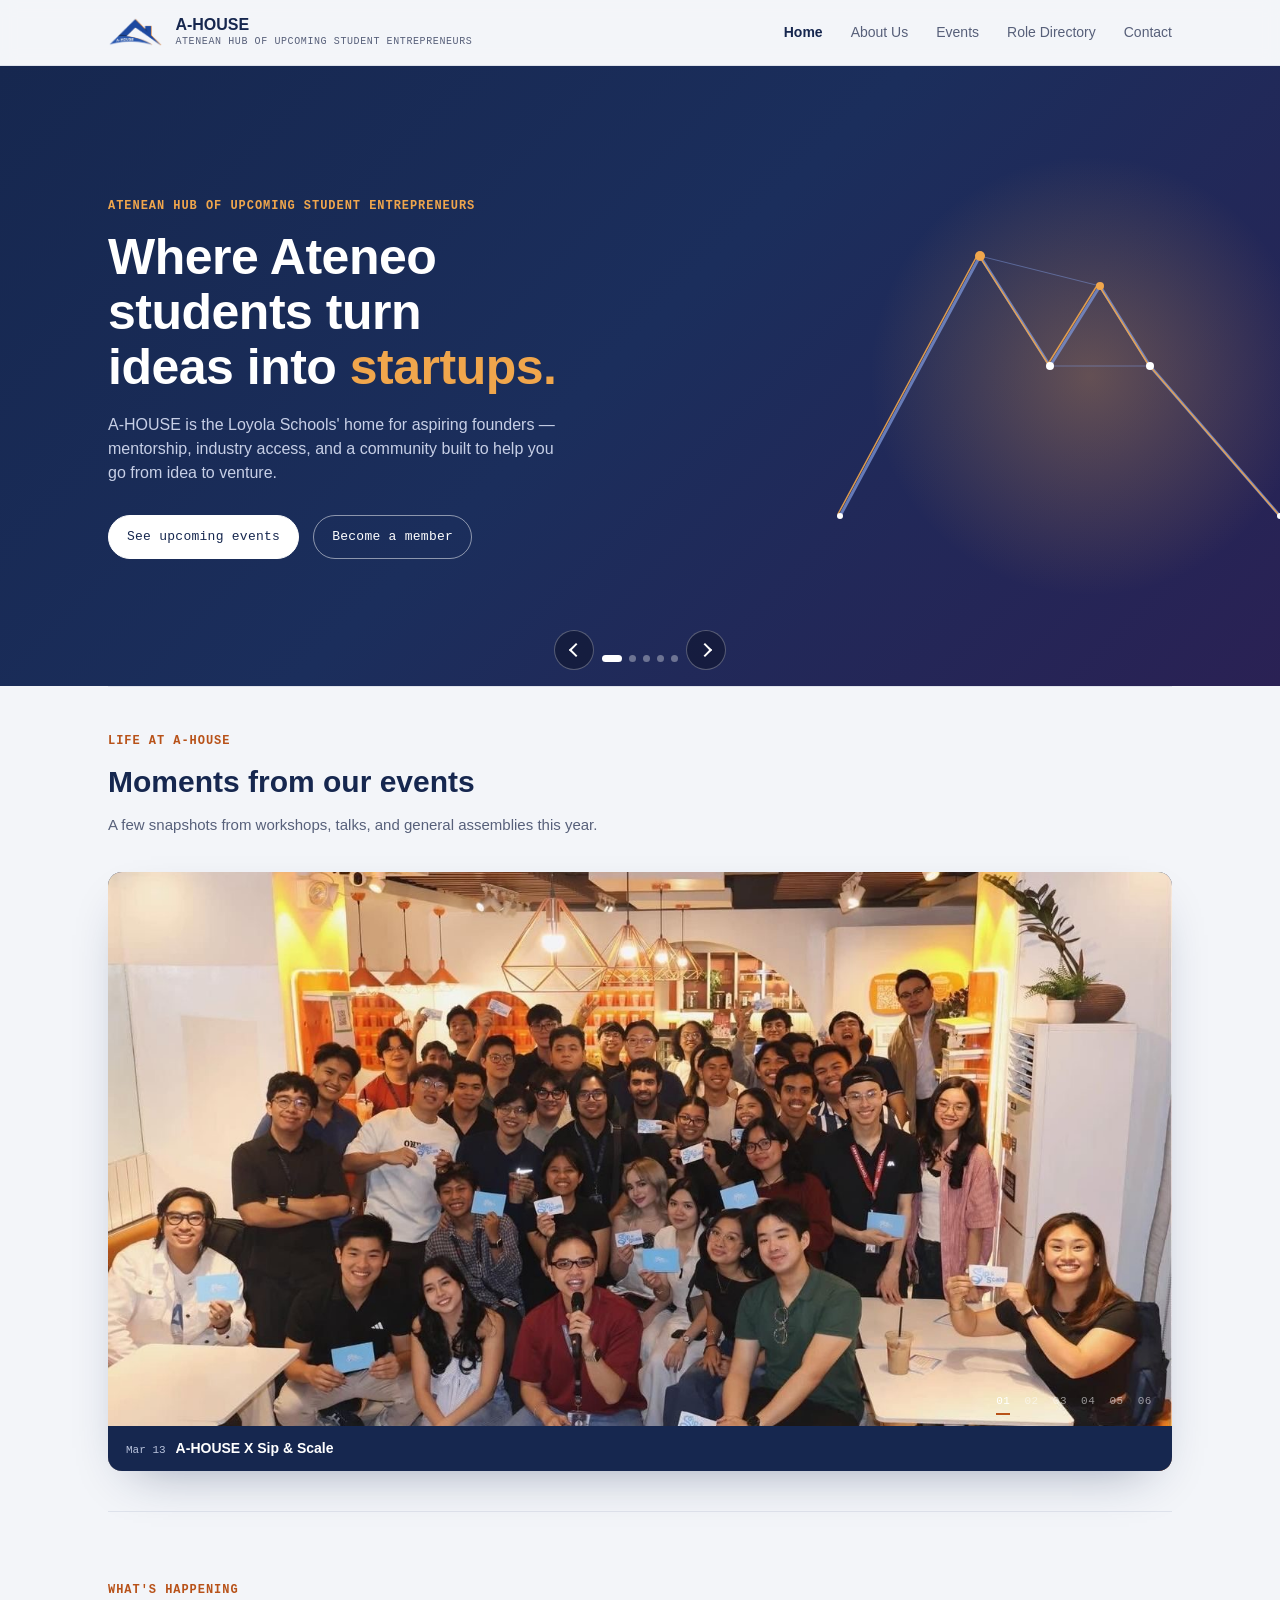
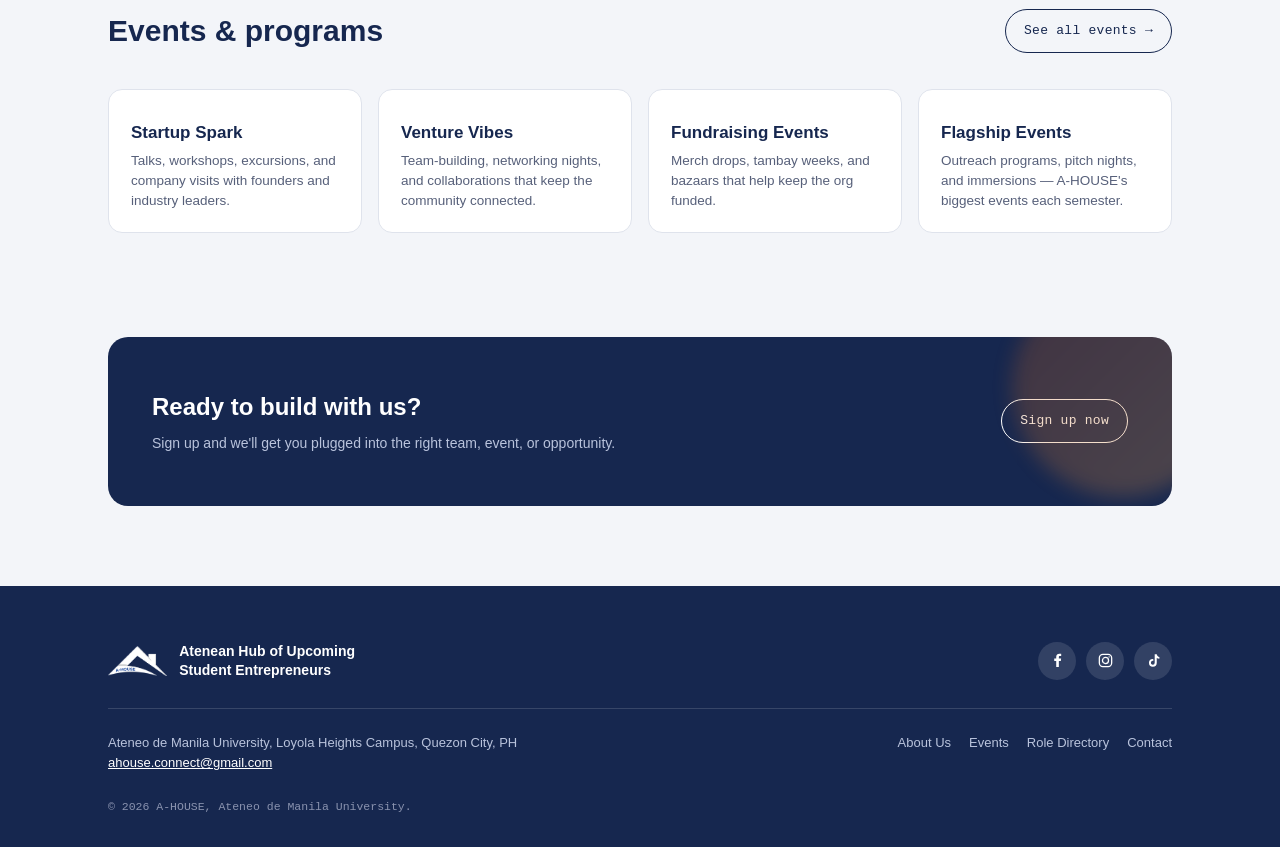
==== commit 6fa29ca5: "Home: turn the top hero into a rotating showcase of the site's pages Imitates the startup.gov.ph ref" ====
--- a/index.html
+++ b/index.html
@@ -48,17 +48,82 @@
 
 <main>
 
-  <section class="hero hero-compact">
-    <div class="wrap">
-      <span class="eyebrow">Atenean Hub of Upcoming Student Entrepreneurs</span>
-      <h1 style="margin-top:14px;">Where Ateneo students turn<br>ideas into <em>startups.</em></h1>
-      <p>A-HOUSE is the Loyola Schools' home for aspiring founders — mentorship, industry access, and a community built to help you go from idea to venture.</p>
-      <div class="hero-actions">
-        <a class="btn solid" href="events.html">See upcoming events</a>
-        <!-- Placeholder — swap href for the real member sign-up form link once it's ready. -->
-        <a class="btn" href="#" target="_blank" rel="noopener">Become a member</a>
-      </div>
-    </div>
+  <!-- Rotating showcase of the site's own sections — each slide reuses that
+       page's real eyebrow/h1/p rather than inventing separate marketing copy,
+       so this stays accurate as those pages change. Home leads since it's the
+       site's own identity statement; the rest follow header nav order. -->
+  <section class="hero-carousel" data-carousel>
+    <svg class="hero-carousel-art" viewBox="0 0 520 520" xmlns="http://www.w3.org/2000/svg" aria-hidden="true">
+      <defs>
+        <radialGradient id="hcGlow" cx="50%" cy="50%" r="50%">
+          <stop offset="0%" stop-color="#F0A64C" stop-opacity=".32"/>
+          <stop offset="100%" stop-color="#F0A64C" stop-opacity="0"/>
+        </radialGradient>
+      </defs>
+      <circle cx="290" cy="260" r="220" fill="url(#hcGlow)"/>
+      <path d="M40 400 L180 140 L250 250 L300 170 L350 250 L480 400" fill="none" stroke="#7C96D9" stroke-width="3" stroke-linecap="round" stroke-linejoin="round" opacity=".75"/>
+      <path d="M38 398 L178 138 L248 248 L298 168 L348 248 L478 398" fill="none" stroke="#F0A64C" stroke-width="1.5" stroke-linecap="round" stroke-linejoin="round" opacity=".9"/>
+      <path d="M180 140 L300 170 M250 250 L350 250" stroke="#7C96D9" stroke-width="1" opacity=".5"/>
+      <g fill="#F0A64C"><circle cx="180" cy="140" r="5"/><circle cx="300" cy="170" r="4"/></g>
+      <g fill="#fff"><circle cx="250" cy="250" r="4"/><circle cx="350" cy="250" r="4"/><circle cx="40" cy="400" r="3"/><circle cx="480" cy="400" r="3"/></g>
+    </svg>
+    <div class="carousel-track">
+      <div class="carousel-slide">
+        <div class="hc-content">
+          <span class="eyebrow">Atenean Hub of Upcoming Student Entrepreneurs</span>
+          <h1>Where Ateneo students turn<br>ideas into <em>startups.</em></h1>
+          <p>A-HOUSE is the Loyola Schools' home for aspiring founders — mentorship, industry access, and a community built to help you go from idea to venture.</p>
+          <div class="hc-actions">
+            <a class="btn solid" href="events.html">See upcoming events</a>
+            <!-- Placeholder — swap href for the real member sign-up form link once it's ready. -->
+            <a class="btn" href="#" target="_blank" rel="noopener">Become a member</a>
+          </div>
+        </div>
+      </div>
+      <div class="carousel-slide">
+        <div class="hc-content">
+          <span class="eyebrow">About Us</span>
+          <h1>Building Ateneo's<br><em>entrepreneurial ecosystem.</em></h1>
+          <p>We, the members of A-HOUSE, are united by our passion for entrepreneurship and startups, and guided by the principles of integrity, innovation, and community service.</p>
+          <div class="hc-actions">
+            <a class="btn solid" href="about.html">Meet A-HOUSE →</a>
+          </div>
+        </div>
+      </div>
+      <div class="carousel-slide">
+        <div class="hc-content">
+          <span class="eyebrow">Events</span>
+          <h1>Workshops, talks,<br>and <em>pitch nights.</em></h1>
+          <p>From flagship competitions to hands-on founder workshops — this is where A-HOUSE brings its mission to life.</p>
+          <div class="hc-actions">
+            <a class="btn solid" href="events.html">See upcoming events →</a>
+          </div>
+        </div>
+      </div>
+      <div class="carousel-slide">
+        <div class="hc-content">
+          <span class="eyebrow">Role Directory</span>
+          <h1>Get to know the role<br>before you <em>apply.</em></h1>
+          <p>Find out where you'd fit on the board! Here's every officer position in A-HOUSE, along with the expected responsibilities and skills needed.</p>
+          <div class="hc-actions">
+            <a class="btn solid" href="directory.html">View the directory →</a>
+          </div>
+        </div>
+      </div>
+      <div class="carousel-slide">
+        <div class="hc-content">
+          <span class="eyebrow">Contact</span>
+          <h1>Let's talk.</h1>
+          <p>Questions about membership, partnerships, or events — reach out and the right team will get back to you.</p>
+          <div class="hc-actions">
+            <a class="btn solid" href="contact.html">Get in touch →</a>
+          </div>
+        </div>
+      </div>
+    </div>
+    <button class="carousel-arrow prev" aria-label="Previous slide"></button>
+    <button class="carousel-arrow next" aria-label="Next slide"></button>
+    <div class="carousel-tabs"></div>
   </section>
 
   <div class="wrap"><div class="divider"></div></div>
@@ -70,7 +135,7 @@
         <h2 style="margin-top:8px;">Moments from our events</h2>
         <p>A few snapshots from workshops, talks, and general assemblies this year.</p>
       </div>
-      <div class="carousel carousel-hero has-caption" data-carousel>
+      <div class="carousel has-caption" data-carousel>
         <div class="carousel-track">
           <div class="carousel-slide">
             <img src="assets/events/sip-and-scale.jpg" alt="Members holding Sip &amp; Scale cards at a cafe event, A-HOUSE x Sip &amp; Scale, Mar 13">
@@ -97,8 +162,6 @@
             <div class="carousel-caption"><span class="cap-date">Mar 11</span><span class="cap-title">General Assembly 1</span></div>
           </div>
         </div>
-        <button class="carousel-arrow prev" aria-label="Previous slide"></button>
-        <button class="carousel-arrow next" aria-label="Next slide"></button>
         <div class="carousel-tabs"></div>
       </div>
     </div>
--- a/css/style.css
+++ b/css/style.css
@@ -590,35 +590,9 @@
   .cap-title{font-size:13px;}
 }
 
-/* ---------- hero-style event carousel (home page) ---------- */
-/* Same real event photos as everywhere else on the site — the drama comes
-   from staging them like a hero moment (taller frame, a scrim strong enough
-   to carry big display type, each event's own name as the headline) rather
-   than from a stock illustration standing in for the content. Scoped as a
-   modifier on the existing .carousel/.has-caption component so the plain
-   carousels on the Events page are untouched. */
-.carousel-hero{aspect-ratio:16/8.5; box-shadow:0 30px 60px -28px rgba(11,18,38,.55);}
-.carousel-hero .carousel-slide::before{
-  content:""; position:absolute; inset:0; z-index:2;
-  background:
-    linear-gradient(0deg, rgba(9,15,32,.94) 0%, rgba(9,15,32,.25) 52%, rgba(9,15,32,0) 82%),
-    linear-gradient(100deg, rgba(9,15,32,.6) 0%, rgba(9,15,32,0) 58%);
-}
-.carousel-hero .carousel-caption{
-  position:absolute; left:0; right:0; bottom:0; z-index:4;
-  background:none; display:block; padding:28px 84px 26px 28px; max-width:640px;
-}
-.carousel-hero .cap-date{
-  display:block; font-size:11.5px; letter-spacing:.08em; text-transform:uppercase;
-  color:var(--amber); margin-bottom:8px;
-}
-.carousel-hero .cap-title{
-  display:block; white-space:normal; overflow:visible; text-overflow:clip;
-  font-family:var(--display); font-weight:700; letter-spacing:-.01em; text-wrap:balance;
-  font-size:clamp(22px, 3.6vw, 36px); line-height:1.1; color:#fff;
-}
-/* Prev/next: reuses the site's existing border-corner chevron (see .chev)
-   rather than a new icon, just bigger and rotated to point sideways. */
+/* Prev/next: reuses the site's existing border-corner chevron (see .chev),
+   just bigger and rotated to point sideways. Generic — used by any carousel
+   variant that opts in with these two buttons in its markup. */
 .carousel-arrow{
   position:absolute; top:50%; translate:0 -50%; z-index:5;
   width:40px; height:40px; border-radius:50%;
@@ -635,22 +609,70 @@
 .carousel-arrow.prev::before{transform:rotate(135deg); margin-left:3px;}
 .carousel-arrow.next{right:16px;}
 .carousel-arrow.next::before{transform:rotate(-45deg); margin-right:3px;}
-/* Dot strip, centered — the numbered mono tabs elsewhere read as a tag/label;
-   here they'd compete with the headline, so this variant collapses each tab
-   button down to a plain dot that widens when active. */
-.carousel-hero .carousel-tabs{
-  left:50%; right:auto; bottom:16px; translate:-50% 0; gap:7px;
-}
-.carousel-hero .carousel-tabs button{
-  width:7px; height:7px; padding:0; border-radius:999px; background:rgba(255,255,255,.4);
+
+/* ---------- home hero: rotating page showcase ---------- */
+/* Same carousel engine as the photo carousels above (native scroll-snap,
+   numbered-tabs-turned-dots, auto-advance), but each slide is a full page
+   intro instead of an image — reusing that page's own eyebrow/h1/p rather
+   than separate marketing copy. One constant illustration sits behind every
+   slide (outside .carousel-track, so it doesn't scroll away) — a roofline
+   rendered as a small node-and-line network, tying the "hub that connects
+   founders" idea to the same pitched-roof silhouette used elsewhere on the
+   site, rather than a generic stock illustration. */
+.hero-carousel{
+  position:relative; overflow:hidden;
+  height:min(620px, 88vh);
+  background:linear-gradient(135deg, var(--navy) 0%, #1B2E5C 48%, #2A2154 100%);
+}
+.hero-carousel .carousel-track{height:100%;}
+.hero-carousel .carousel-slide{display:flex; align-items:center; height:100%;}
+.hero-carousel-art{
+  position:absolute; right:-40px; top:50%; translate:0 -50%; z-index:1;
+  width:44%; max-width:520px; pointer-events:none;
+}
+/* Not .wrap — a flex item with margin:auto centers itself in the slide
+   instead of hugging the left edge. This computes the same left inset .wrap
+   uses elsewhere (28px, plus whatever centers a 1120px column past that
+   width) so the headline still lines up with the header logo and every
+   other section's left edge. */
+.hc-content{
+  position:relative; z-index:2; max-width:600px;
+  padding-left:max(28px, calc((100vw - 1120px) / 2 + 28px)); padding-right:28px;
+}
+.hc-content .eyebrow{color:var(--amber);}
+.hc-content h1{
+  margin-top:14px; font-family:var(--display); font-weight:700; color:#fff;
+  font-size:clamp(32px, 4.4vw, 50px); line-height:1.1; letter-spacing:-.01em;
+}
+.hc-content h1 em{font-style:normal; color:var(--amber);}
+.hc-content p{margin-top:18px; font-size:16px; color:#C7CFE6; max-width:480px;}
+.hc-actions{display:flex; gap:14px; margin-top:30px; flex-wrap:wrap;}
+.hero-carousel .btn.solid{background:#fff; color:var(--navy); border-color:#fff;}
+.hero-carousel .btn.solid:hover{background:var(--amber); border-color:var(--amber); color:var(--navy);}
+.hero-carousel .btn:not(.solid){border-color:rgba(255,255,255,.5); color:#fff;}
+.hero-carousel .btn:not(.solid):hover{background:rgba(255,255,255,.12);}
+.hero-carousel .carousel-tabs{
+  left:50%; right:auto; bottom:24px; translate:-50% 0; gap:7px;
+}
+/* Left-aligned text of varying length (a one-line "Let's talk." vs a full
+   paragraph) means a vertically-centered side arrow will collide with
+   *some* slide's copy sooner or later — flanking the dot row at the bottom
+   keeps the arrows clear of every slide's text regardless of length. */
+.hero-carousel .carousel-arrow{top:auto; bottom:16px; translate:0;}
+.hero-carousel .carousel-arrow.prev{left:auto; right:calc(50% + 46px);}
+.hero-carousel .carousel-arrow.next{left:calc(50% + 46px); right:auto;}
+.hero-carousel .carousel-tabs button{
+  width:7px; height:7px; padding:0; border-radius:999px; background:rgba(255,255,255,.35);
   font-size:0; line-height:0; color:transparent; overflow:hidden;
   transition:width .2s ease, background .2s ease;
 }
-.carousel-hero .carousel-tabs button::after{display:none;}
-.carousel-hero .carousel-tabs button.active{width:20px; background:#fff;}
+.hero-carousel .carousel-tabs button::after{display:none;}
+.hero-carousel .carousel-tabs button.active{width:20px; background:#fff;}
+@media (max-width: 1024px){
+  .hero-carousel-art{display:none;}
+}
 @media (max-width: 640px){
-  .carousel-hero{aspect-ratio:4/5.2;}
-  .carousel-hero .carousel-caption{padding:24px 20px 22px;}
+  .hero-carousel{height:min(560px, 92vh);}
   .carousel-arrow{width:34px; height:34px;}
   .carousel-arrow.prev{left:10px;}
   .carousel-arrow.next{right:10px;}
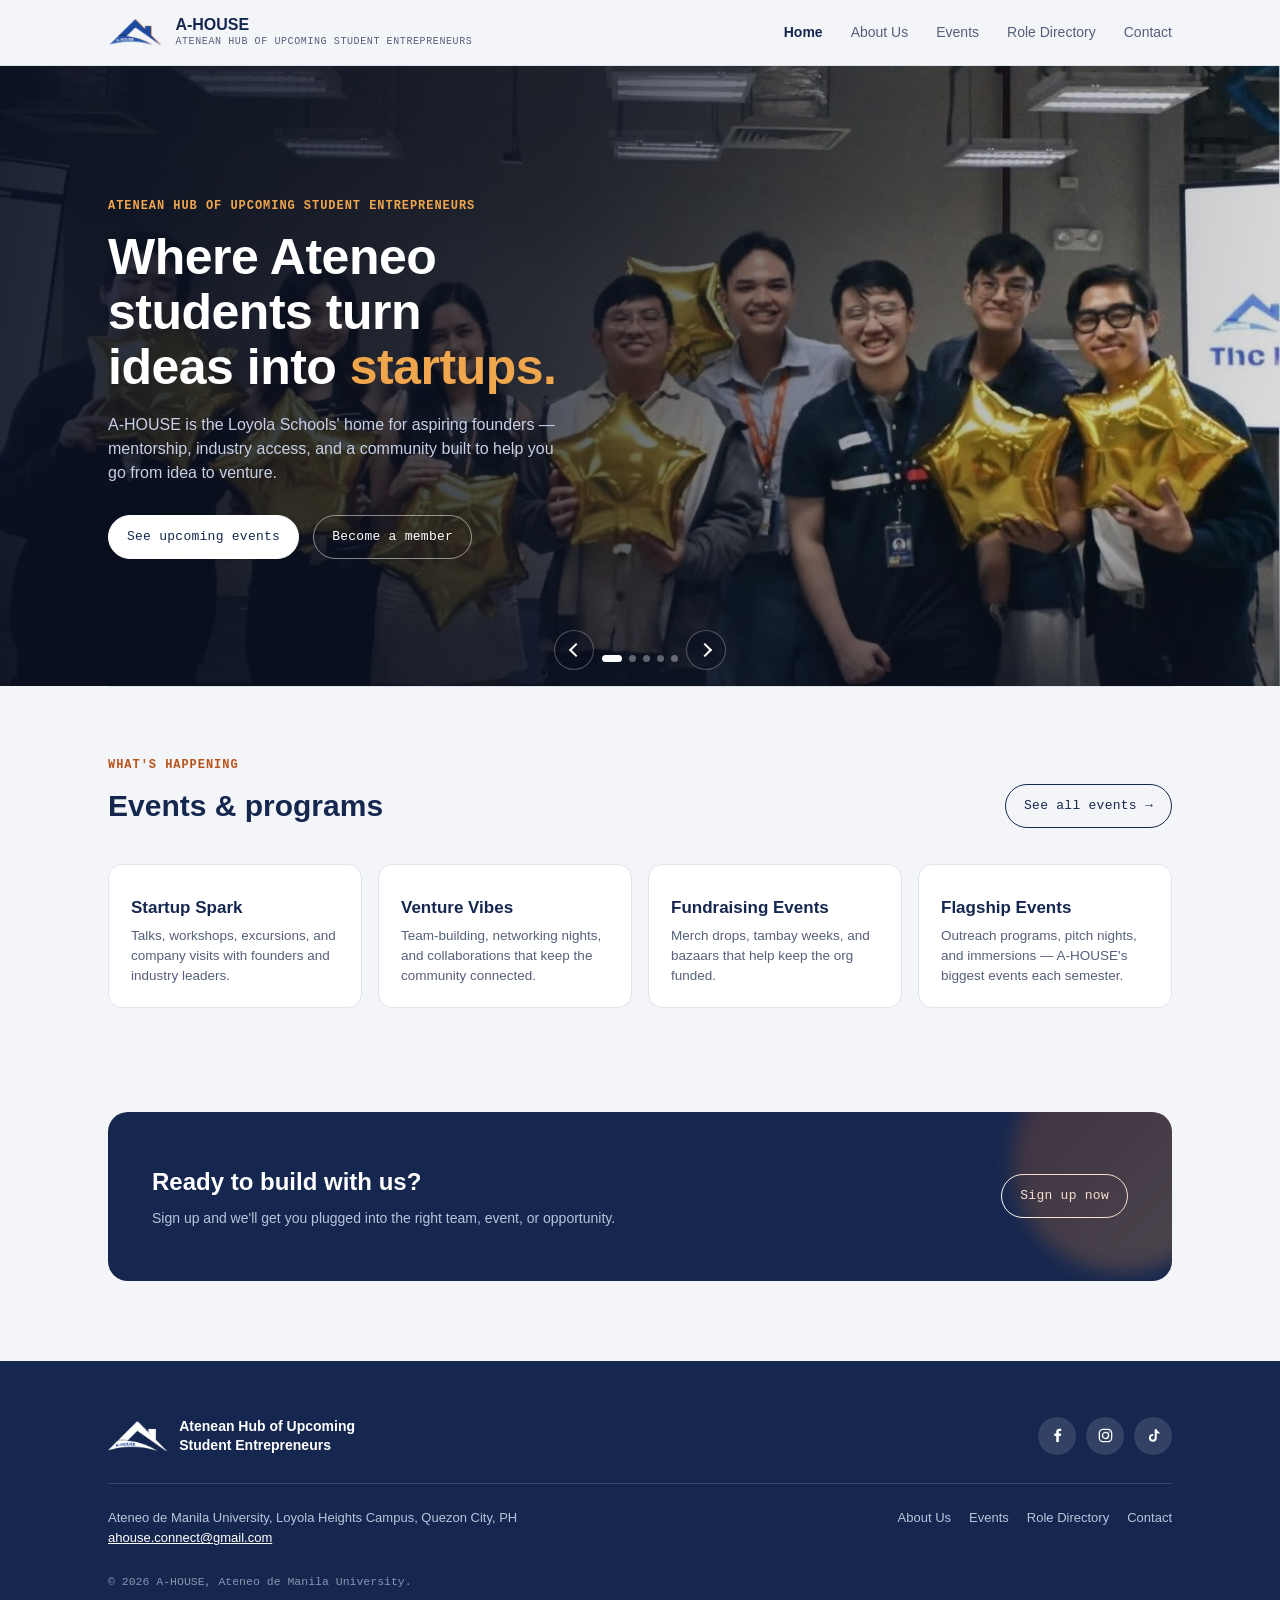
==== commit 595284ed: "Fold the events-photo carousel into the hero instead of duplicating it Removes the separate 'Moments" ====
--- a/index.html
+++ b/index.html
@@ -51,24 +51,17 @@
   <!-- Rotating showcase of the site's own sections — each slide reuses that
        page's real eyebrow/h1/p rather than inventing separate marketing copy,
        so this stays accurate as those pages change. Home leads since it's the
-       site's own identity statement; the rest follow header nav order. -->
+       site's own identity statement; the rest follow header nav order.
+       Backdrops are real A-HOUSE event photos (the ones that used to live in
+       a separate "Moments from our events" carousel further down — folded in
+       here instead of duplicating a second showcase section) rather than an
+       illustration; they don't need to thematically match each slide's page,
+       they're just the "this is a real, active org" backdrop while the text
+       carries the per-page info. -->
   <section class="hero-carousel" data-carousel>
-    <svg class="hero-carousel-art" viewBox="0 0 520 520" xmlns="http://www.w3.org/2000/svg" aria-hidden="true">
-      <defs>
-        <radialGradient id="hcGlow" cx="50%" cy="50%" r="50%">
-          <stop offset="0%" stop-color="#F0A64C" stop-opacity=".32"/>
-          <stop offset="100%" stop-color="#F0A64C" stop-opacity="0"/>
-        </radialGradient>
-      </defs>
-      <circle cx="290" cy="260" r="220" fill="url(#hcGlow)"/>
-      <path d="M40 400 L180 140 L250 250 L300 170 L350 250 L480 400" fill="none" stroke="#7C96D9" stroke-width="3" stroke-linecap="round" stroke-linejoin="round" opacity=".75"/>
-      <path d="M38 398 L178 138 L248 248 L298 168 L348 248 L478 398" fill="none" stroke="#F0A64C" stroke-width="1.5" stroke-linecap="round" stroke-linejoin="round" opacity=".9"/>
-      <path d="M180 140 L300 170 M250 250 L350 250" stroke="#7C96D9" stroke-width="1" opacity=".5"/>
-      <g fill="#F0A64C"><circle cx="180" cy="140" r="5"/><circle cx="300" cy="170" r="4"/></g>
-      <g fill="#fff"><circle cx="250" cy="250" r="4"/><circle cx="350" cy="250" r="4"/><circle cx="40" cy="400" r="3"/><circle cx="480" cy="400" r="3"/></g>
-    </svg>
     <div class="carousel-track">
       <div class="carousel-slide">
+        <img src="assets/events/general-assembly-1-b.jpg" alt="Full member turnout at General Assembly 1">
         <div class="hc-content">
           <span class="eyebrow">Atenean Hub of Upcoming Student Entrepreneurs</span>
           <h1>Where Ateneo students turn<br>ideas into <em>startups.</em></h1>
@@ -81,6 +74,7 @@
         </div>
       </div>
       <div class="carousel-slide">
+        <img src="assets/events/general-assembly-1-a.jpg" alt="Officers celebrating with star balloons at General Assembly 1">
         <div class="hc-content">
           <span class="eyebrow">About Us</span>
           <h1>Building Ateneo's<br><em>entrepreneurial ecosystem.</em></h1>
@@ -91,6 +85,7 @@
         </div>
       </div>
       <div class="carousel-slide">
+        <img src="assets/events/startup-spark.jpg" alt="Members posing after the Startup Spark #1 session">
         <div class="hc-content">
           <span class="eyebrow">Events</span>
           <h1>Workshops, talks,<br>and <em>pitch nights.</em></h1>
@@ -101,6 +96,7 @@
         </div>
       </div>
       <div class="carousel-slide">
+        <img src="assets/events/sip-and-scale.jpg" alt="Members holding Sip &amp; Scale cards at a cafe event">
         <div class="hc-content">
           <span class="eyebrow">Role Directory</span>
           <h1>Get to know the role<br>before you <em>apply.</em></h1>
@@ -111,6 +107,7 @@
         </div>
       </div>
       <div class="carousel-slide">
+        <img src="assets/events/pasta-and-possibilities-1.jpg" alt="Group photo outdoors at Pasta and Possibilities">
         <div class="hc-content">
           <span class="eyebrow">Contact</span>
           <h1>Let's talk.</h1>
@@ -124,47 +121,6 @@
     <button class="carousel-arrow prev" aria-label="Previous slide"></button>
     <button class="carousel-arrow next" aria-label="Next slide"></button>
     <div class="carousel-tabs"></div>
-  </section>
-
-  <div class="wrap"><div class="divider"></div></div>
-
-  <section class="section tight">
-    <div class="wrap">
-      <div class="section-head">
-        <span class="eyebrow">Life at A-HOUSE</span>
-        <h2 style="margin-top:8px;">Moments from our events</h2>
-        <p>A few snapshots from workshops, talks, and general assemblies this year.</p>
-      </div>
-      <div class="carousel has-caption" data-carousel>
-        <div class="carousel-track">
-          <div class="carousel-slide">
-            <img src="assets/events/sip-and-scale.jpg" alt="Members holding Sip &amp; Scale cards at a cafe event, A-HOUSE x Sip &amp; Scale, Mar 13">
-            <div class="carousel-caption"><span class="cap-date">Mar 13</span><span class="cap-title">A-HOUSE X Sip &amp; Scale</span></div>
-          </div>
-          <div class="carousel-slide">
-            <img src="assets/events/startup-spark.jpg" alt="Members posing after the Startup Spark #1 session, Feb 27">
-            <div class="carousel-caption"><span class="cap-date">Feb 27</span><span class="cap-title">Startup Spark #1</span></div>
-          </div>
-          <div class="carousel-slide">
-            <img src="assets/events/pasta-and-possibilities-1.jpg" alt="Group photo outdoors at Pasta and Possibilities, Apr 22">
-            <div class="carousel-caption"><span class="cap-date">Apr 22</span><span class="cap-title">Pasta and Possibilities</span></div>
-          </div>
-          <div class="carousel-slide">
-            <img src="assets/events/pasta-and-possibilities-2.jpg" alt="Members seated on the lawn listening to a speaker at Pasta and Possibilities, Apr 22">
-            <div class="carousel-caption"><span class="cap-date">Apr 22</span><span class="cap-title">Pasta and Possibilities</span></div>
-          </div>
-          <div class="carousel-slide">
-            <img src="assets/events/general-assembly-1-b.jpg" alt="Full member turnout at General Assembly 1, Mar 11">
-            <div class="carousel-caption"><span class="cap-date">Mar 11</span><span class="cap-title">General Assembly 1</span></div>
-          </div>
-          <div class="carousel-slide">
-            <img src="assets/events/general-assembly-1-a.jpg" alt="Officers celebrating with star balloons at General Assembly 1, Mar 11">
-            <div class="carousel-caption"><span class="cap-date">Mar 11</span><span class="cap-title">General Assembly 1</span></div>
-          </div>
-        </div>
-        <div class="carousel-tabs"></div>
-      </div>
-    </div>
   </section>
 
   <div class="wrap"><div class="divider"></div></div>
--- a/css/style.css
+++ b/css/style.css
@@ -611,24 +611,25 @@
 .carousel-arrow.next::before{transform:rotate(-45deg); margin-right:3px;}
 
 /* ---------- home hero: rotating page showcase ---------- */
-/* Same carousel engine as the photo carousels above (native scroll-snap,
-   numbered-tabs-turned-dots, auto-advance), but each slide is a full page
-   intro instead of an image — reusing that page's own eyebrow/h1/p rather
-   than separate marketing copy. One constant illustration sits behind every
-   slide (outside .carousel-track, so it doesn't scroll away) — a roofline
-   rendered as a small node-and-line network, tying the "hub that connects
-   founders" idea to the same pitched-roof silhouette used elsewhere on the
-   site, rather than a generic stock illustration. */
+/* Same carousel engine as the photo carousels elsewhere on the site (native
+   scroll-snap, numbered-tabs-turned-dots, auto-advance), and now the same
+   real event photos too — each slide is a full page intro (that page's own
+   eyebrow/h1/p) layered over one of those photos with a scrim strong enough
+   to carry large display type, rather than a stock illustration standing in
+   for "this is a real, active org." */
 .hero-carousel{
   position:relative; overflow:hidden;
   height:min(620px, 88vh);
-  background:linear-gradient(135deg, var(--navy) 0%, #1B2E5C 48%, #2A2154 100%);
+  background:var(--navy); /* shows briefly under each slide's photo while it loads */
 }
 .hero-carousel .carousel-track{height:100%;}
-.hero-carousel .carousel-slide{display:flex; align-items:center; height:100%;}
-.hero-carousel-art{
-  position:absolute; right:-40px; top:50%; translate:0 -50%; z-index:1;
-  width:44%; max-width:520px; pointer-events:none;
+.hero-carousel .carousel-slide{position:relative; display:flex; align-items:center; height:100%;}
+.hero-carousel .carousel-slide img{position:absolute; inset:0; width:100%; height:100%; object-fit:cover; z-index:0;}
+.hero-carousel .carousel-slide::before{
+  content:""; position:absolute; inset:0; z-index:1;
+  background:
+    linear-gradient(100deg, rgba(9,15,32,.92) 0%, rgba(9,15,32,.72) 42%, rgba(9,15,32,.3) 72%, rgba(9,15,32,.12) 100%),
+    linear-gradient(0deg, rgba(9,15,32,.55) 0%, rgba(9,15,32,0) 35%);
 }
 /* Not .wrap — a flex item with margin:auto centers itself in the slide
    instead of hugging the left edge. This computes the same left inset .wrap
@@ -668,9 +669,6 @@
 }
 .hero-carousel .carousel-tabs button::after{display:none;}
 .hero-carousel .carousel-tabs button.active{width:20px; background:#fff;}
-@media (max-width: 1024px){
-  .hero-carousel-art{display:none;}
-}
 @media (max-width: 640px){
   .hero-carousel{height:min(560px, 92vh);}
   .carousel-arrow{width:34px; height:34px;}
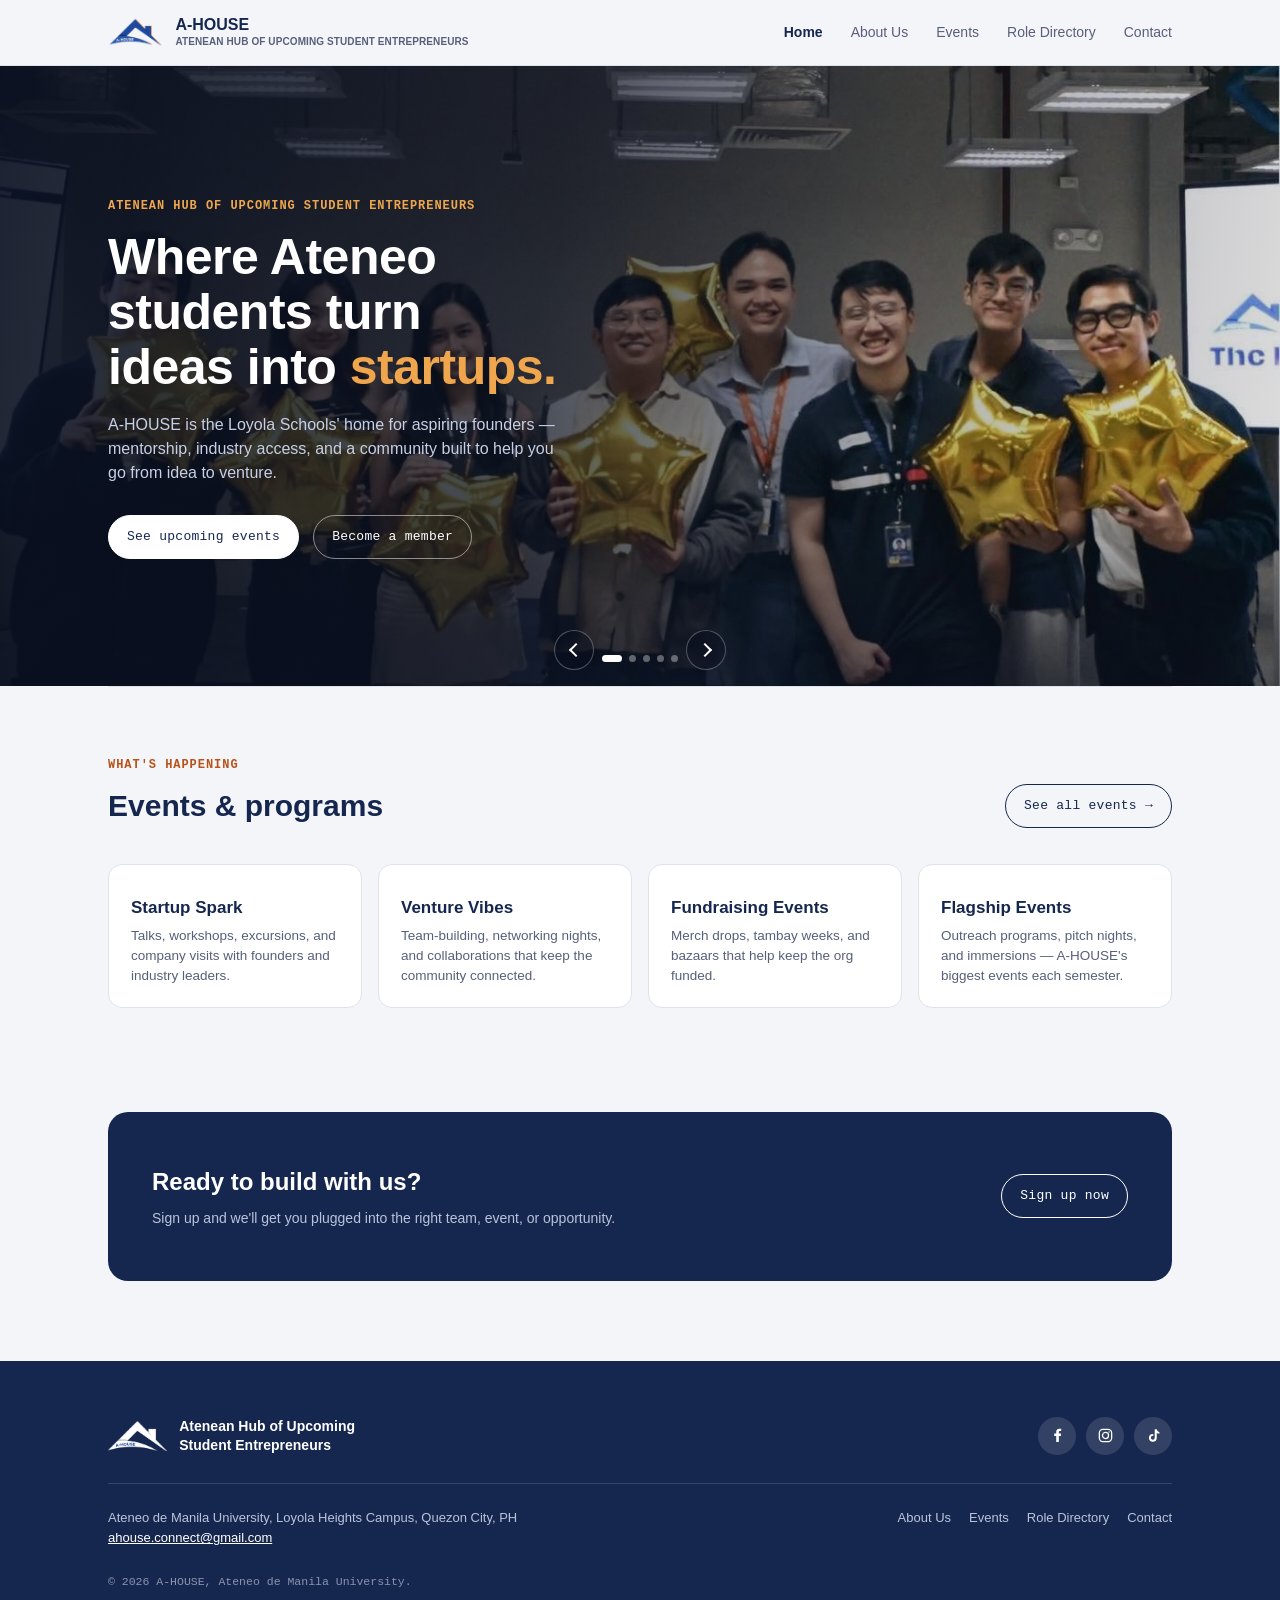
==== commit 22276929: "Fix hero auto-advance mis-click, and directory polish (Member Pool node, JD tiers, copy) Real bug: t" ====
--- a/index.html
+++ b/index.html
@@ -58,7 +58,7 @@
        illustration; they don't need to thematically match each slide's page,
        they're just the "this is a real, active org" backdrop while the text
        carries the per-page info. -->
-  <section class="hero-carousel" data-carousel>
+  <section class="hero-carousel" data-carousel data-no-autoplay>
     <div class="carousel-track">
       <div class="carousel-slide">
         <img src="assets/events/general-assembly-1-b.jpg" alt="Full member turnout at General Assembly 1">
--- a/css/style.css
+++ b/css/style.css
@@ -58,8 +58,18 @@
 /* ---------- header / nav ---------- */
 header{
   position:sticky; top:0; z-index:50;
-  background:rgba(243,245,249,.92); backdrop-filter:blur(8px);
+  background:rgba(243,245,249,.92);
+  -webkit-backdrop-filter:blur(8px); backdrop-filter:blur(8px);
   border-bottom:1px solid var(--line);
+  /* Sticky + backdrop-filter is a known WebKit repaint bug: without its own
+     compositing layer, the blurred backdrop can briefly repaint a frame behind
+     the new scroll position, showing as a faint ghosted duplicate above the
+     header while scrolling. Promoting the header to its own layer (and
+     isolating it from the stacking context below) makes the browser recomposite
+     the blur cleanly every frame instead of reusing a stale one. */
+  transform:translateZ(0);
+  will-change:transform;
+  isolation:isolate;
 }
 .nav{
   display:flex; align-items:center; justify-content:space-between;
@@ -68,7 +78,7 @@
 .brand{display:flex; align-items:center; gap:12px; cursor:pointer; text-decoration:none;}
 .brand-mark{height:30px; width:auto; flex:none;}
 .brand-text{font-family:var(--display); font-weight:700; font-size:16px; color:var(--navy); line-height:1.1;}
-.brand-sub{font-family:var(--mono); font-size:10px; color:var(--slate); letter-spacing:.06em; text-transform:uppercase;}
+.brand-sub{font-family:var(--body); font-weight:600; font-size:10px; color:var(--slate); letter-spacing:.01em; text-transform:uppercase;}
 
 nav.links{display:flex; gap:28px; align-items:center;}
 nav.links a{font-size:14px; font-weight:500; color:var(--slate); cursor:pointer; transition:.15s; text-decoration:none;}
@@ -95,26 +105,14 @@
 .mobile-links a.active{color:var(--navy); font-weight:700;}
 header.menu-open .mobile-links{display:flex;}
 
-/* ---------- hero ---------- */
-.hero{padding:80px 0 56px;}
-.hero.hero-compact{padding:56px 0 44px;}
-.hero h1{
-  font-family:var(--display); font-weight:700;
-  font-size:clamp(34px,5vw,54px); line-height:1.06;
-  color:var(--navy); max-width:760px; letter-spacing:-.01em;
-}
-.hero h1 em{
-  font-style:normal;
-  background:linear-gradient(92deg, var(--navy), var(--navy-light));
-  -webkit-background-clip:text; background-clip:text; color:var(--navy);
-}
-.hero p{margin-top:20px; max-width:560px; font-size:17px; color:var(--slate);}
-.hero-actions{display:flex; gap:14px; margin-top:32px; flex-wrap:wrap;}
+/* Every page's hero is now either .hero-carousel (home) or .hero-photo (every
+   other page) — see below. The plain light-background .hero/.hero-compact
+   component this used to be has no remaining usage on any page. */
 
 /* Quick jump-links row under a hero (Directory, Events, ...) */
 .subnav{display:flex; gap:10px; flex-wrap:wrap; padding-top:14px; border-top:1px solid var(--line); margin-top:28px;}
 .subnav a{
-  display:inline-block; font-family:var(--mono); font-size:12px; letter-spacing:.02em;
+  display:inline-block; font-family:var(--body); font-weight:600; font-size:13px; letter-spacing:0;
   color:var(--navy); text-decoration:none; cursor:pointer;
   background:#F1F4FA; border:1px solid var(--line);
   padding:7px 14px; border-radius:999px; transition:.15s ease;
@@ -141,11 +139,22 @@
 .tier-toggle .chev{width:8px; height:8px; border-right:1.5px solid var(--navy); border-bottom:1.5px solid var(--navy); transform:rotate(45deg); transition:.2s ease;}
 .tier-toggle.open .chev{transform:rotate(-135deg);}
 
-/* #mb-grid already carries class="grid" (display:grid), which — being an
-   author-stylesheet rule — overrides the browser's own [hidden]{display:none}
-   default, so toggling the hidden attribute alone silently did nothing for
-   Management Board. !important guarantees this wins regardless. */
-.tier-hidden{display:none !important;}
+/* Slides open/shut instead of just appearing, via the CSS grid-rows trick:
+   animating grid-template-rows between 0fr and 1fr reveals a child's true
+   auto height, not a guessed max-height ceiling. A guessed ceiling is
+   exactly what clipped nested accordion content earlier on this same page
+   (see .tl-dept-group above) — Department Teams alone can have every
+   department's accordion open plus several role cards expanded at once, so
+   there's no safe fixed number here either. This wraps the real container
+   (#mb-grid, #eb-departments, #tl-departments, #tracks-stack all keep their
+   own ids and classes unchanged) rather than replacing it, so none of the
+   render/toggle JS needs to know layout height at all. */
+.tier-anim{
+  display:grid; grid-template-rows:1fr; opacity:1;
+  transition:grid-template-rows .45s cubic-bezier(.4,0,.2,1), opacity .3s ease;
+}
+.tier-anim > *{overflow:hidden; min-height:0;}
+.tier-anim.tier-hidden{grid-template-rows:0fr; opacity:0;}
 
 .divider{height:1px; background:var(--line); margin:0;}
 
@@ -175,6 +184,17 @@
 .card:hover{border-color:var(--navy-light); box-shadow:0 6px 20px -10px rgba(22,39,79,.25);}
 .card.open{border-color:var(--navy);}
 .card.clickable{cursor:pointer;}
+/* JD cards tinted by tier, matching the org chart above (Chief=navy,
+   Head=orange, Lead=amber) — same class names (.chief/.head/.lead) the org
+   chart's own nodes already use, so a role's card and its org-chart box read
+   as the same thing. A light tint, not a solid fill — JD content is body
+   text (lists, skill tags), which needs the contrast a solid navy/orange
+   background would fight; a plain hex fallback covers browsers without
+   color-mix() (declared first, so it's simply overridden where supported,
+   never used alongside it). */
+.card.chief{background:#EEF1F8; background:color-mix(in srgb, var(--navy) 6%, white);}
+.card.head{background:#FBEEE7; background:color-mix(in srgb, var(--orange) 7%, white);}
+.card.lead{background:#FDF3E6; background:color-mix(in srgb, var(--amber) 12%, white);}
 
 .card-top{display:flex; justify-content:space-between; align-items:flex-start; gap:10px;}
 .card-code{font-family:var(--mono); font-size:11px; letter-spacing:.04em; color:var(--orange);}
@@ -237,11 +257,6 @@
   display:flex; justify-content:space-between; align-items:center; gap:24px; flex-wrap:wrap;
   position:relative; overflow:hidden;
 }
-.cta::after{
-  content:""; position:absolute; right:-60px; top:-60px; width:220px; height:220px;
-  border-radius:50%; background:linear-gradient(135deg, var(--orange), var(--amber));
-  opacity:.25; filter:blur(10px);
-}
 .cta h3{font-family:var(--display); font-size:24px; color:#fff; max-width:420px; position:relative;}
 .cta p{color:#B9C3DC; margin-top:8px; font-size:14px; position:relative;}
 .cta .btn{border-color:#fff; color:#fff; position:relative;}
@@ -328,13 +343,16 @@
 .org-node.head{background:var(--orange);}
 
 /* Department Teams is a confirmed tier, same as Chief/Head — solid fill, not
-   the light cream-and-border look it had while still a draft. Dark amber
-   (#8A5A16, not --amber) because --amber is too light for white text to clear
-   AA contrast; #8A5A16 on white is 5.9:1. Can hold 2-3 boxes per department
-   (Innovations has none yet), so it's a stack of chips rather than a
-   full-width block like Chief/Head. Sized close to Head's box (not the tiny
-   chip it started as) and labeled with the team's name, not the Lead's title,
-   so each one reads as a group of people, not one person.
+   the light cream-and-border look it had while still a draft. --amber itself
+   (not a darkened one-off hex) with navy text, not white — amber is too
+   light for white text to clear AA contrast, but plenty dark enough to carry
+   navy text, so the fix is the text color, not inventing an off-palette
+   brown that no longer reads as "the same accent" as the spine lines beside
+   it. Can hold 2-3 boxes per department (Innovations has none yet), so it's
+   a stack of chips rather than a full-width block like Chief/Head. Sized
+   close to Head's box (not the tiny chip it started as) and labeled with the
+   team's name, not the Lead's title, so each one reads as a group of
+   people, not one person.
 
    There's no width to lay 2-3 Leads out side by side the way Chief/Head's
    siblings are (CEO -> 6 departments), so a stack is the only option — but a
@@ -349,13 +367,13 @@
 .org-dept-leads{display:flex; flex-direction:column; gap:9px; padding-left:11px; position:relative;}
 .org-dept-leads::before{content:""; position:absolute; left:0; top:6px; bottom:6px; width:1px; background:var(--amber);}
 .org-node.lead{
-  flex:1 1 auto; min-height:0; padding:10px 12px; font-size:11.5px; font-weight:600; line-height:1.3;
-  background:#8A5A16; color:#fff; position:relative;
+  flex:1 1 auto; min-height:0; padding:10px 12px; font-size:11.5px; font-weight:700; line-height:1.3;
+  background:var(--amber); color:var(--navy); position:relative;
 }
 .org-node.lead::before{
   content:""; position:absolute; left:-11px; top:50%; width:11px; height:1px; background:var(--amber);
 }
-.org-node.lead:hover{box-shadow:0 4px 12px -4px rgba(138,90,22,.35);}
+.org-node.lead:hover{box-shadow:0 4px 12px -4px rgba(240,166,76,.5);}
 
 /* ---------- org chart: member tracks branch ---------- */
 /* Replaces the old standalone "Members" node — everything above (all
@@ -368,18 +386,27 @@
   height:1px; background:var(--line);
 }
 .org-tracks-stem{width:1px; height:24px; background:var(--line); margin:0 auto;}
+/* Member Pool as an actual node sitting on the line — same treatment as the
+   CEO node at the top of the chart, so the diagram reads as bookended (one
+   root feeding down into six departments, one root every department's Teams
+   feed back into) instead of a small corner label easy to miss. */
+.org-tracks-node{
+  align-self:center; position:relative;
+  background:var(--navy); color:#fff; font-family:var(--display); font-weight:700;
+  font-size:13px; padding:10px 24px; border-radius:10px; text-align:center;
+}
+.org-tracks-node::after{
+  content:""; position:absolute; left:50%; top:100%; width:1px; height:16px;
+  background:var(--line); transform:translateX(-50%);
+}
 /* One bordered container around both tracks — rather than a text label — is
    what says "these two are equally the member pool": a shared boundary reads
-   as one group without needing a separate node above them. Full width to
+   as one group without needing a separate label above them. Full width to
    match the department grid above (not a small floating box), with the full
    track explanations inline so the chart is self-contained. */
 .org-tracks-pool{
   margin-top:16px; border:1px solid var(--line); border-radius:14px; background:#FAFBFD;
-  padding:20px 24px 24px;
-}
-.org-tracks-pool-label{
-  font-family:var(--mono); font-size:9.5px; text-transform:uppercase; letter-spacing:.06em;
-  color:var(--slate-soft); margin-bottom:14px;
+  padding:24px;
 }
 /* Stacked (not side by side) with Managerial Track on top — it's the one that
    feeds back up into the Teams tier, so it sits closer to that upward path;
@@ -388,15 +415,15 @@
    above (one parent, equal children, rotated 90° since there's no width to
    lay them out side by side) so the two visibly read as siblings, not a rank. */
 .org-tracks{display:flex; flex-direction:column; gap:10px; padding-left:14px; position:relative;}
-.org-tracks::before{content:""; position:absolute; left:0; top:10px; bottom:10px; width:1px; background:#E3B876;}
+.org-tracks::before{content:""; position:absolute; left:0; top:10px; bottom:10px; width:1px; background:var(--amber);}
 .org-track{
-  position:relative; background:#FDF1DC; border:1px solid #E3B876; border-radius:10px;
+  position:relative; background:var(--card); border:1px solid var(--line); border-radius:10px;
   padding:14px 20px;
 }
 .org-track::before{
-  content:""; position:absolute; left:-14px; top:24px; width:14px; height:1px; background:#E3B876;
-}
-.org-track-name{font-family:var(--mono); font-weight:700; font-size:12.5px; letter-spacing:.03em; color:#8A5A16;}
+  content:""; position:absolute; left:-14px; top:24px; width:14px; height:1px; background:var(--amber);
+}
+.org-track-name{font-family:var(--mono); font-weight:700; font-size:12.5px; letter-spacing:.03em; color:var(--orange);}
 .org-track-sub{font-family:var(--mono); font-size:9.5px; text-transform:uppercase; letter-spacing:.03em; color:var(--slate-soft); margin-top:2px;}
 .org-track-quote{font-size:13px; color:var(--ink); font-style:italic; margin-top:9px; line-height:1.55; max-width:640px;}
 .org-track-note{font-family:var(--mono); font-size:10.5px; color:var(--slate); margin-top:8px;}
@@ -637,7 +664,7 @@
    width) so the headline still lines up with the header logo and every
    other section's left edge. */
 .hc-content{
-  position:relative; z-index:2; max-width:600px;
+  position:relative; z-index:2; max-width:600px; width:100%; min-width:0; box-sizing:border-box;
   padding-left:max(28px, calc((100vw - 1120px) / 2 + 28px)); padding-right:28px;
 }
 .hc-content .eyebrow{color:var(--amber);}
@@ -676,6 +703,30 @@
   .carousel-arrow.next{right:10px;}
 }
 
+/* ---------- sub-page hero: static photo banner ---------- */
+/* Same visual language as the home hero (photo backdrop, scrim, .hc-content
+   typography) but one fixed image and no carousel machinery — these are
+   page headers, not a rotating showcase. Each page reuses the exact photo
+   its own slide uses in the home hero, so there's visual continuity between
+   clicking into a page from there and landing on the page itself. */
+.hero-photo{
+  position:relative; overflow:hidden; display:flex; align-items:center;
+  padding:76px 0 60px;
+}
+.hero-photo img{position:absolute; inset:0; width:100%; height:100%; object-fit:cover; z-index:0;}
+.hero-photo::before{
+  content:""; position:absolute; inset:0; z-index:1;
+  background:
+    linear-gradient(100deg, rgba(9,15,32,.92) 0%, rgba(9,15,32,.72) 42%, rgba(9,15,32,.35) 75%, rgba(9,15,32,.18) 100%),
+    linear-gradient(0deg, rgba(9,15,32,.5) 0%, rgba(9,15,32,0) 40%);
+}
+.hero-photo .subnav{border-top-color:rgba(255,255,255,.25);}
+.hero-photo .subnav a{background:rgba(255,255,255,.12); border-color:rgba(255,255,255,.3); color:#fff;}
+.hero-photo .subnav a:hover{background:#fff; color:var(--navy); border-color:#fff;}
+@media (max-width: 640px){
+  .hero-photo{padding:64px 0 48px;}
+}
+
 /* ---------- placeholder carousel slides (no real photo yet) ---------- */
 .carousel-placeholder{
   width:100%; height:100%; display:flex; flex-direction:column; align-items:center; justify-content:center; gap:8px;
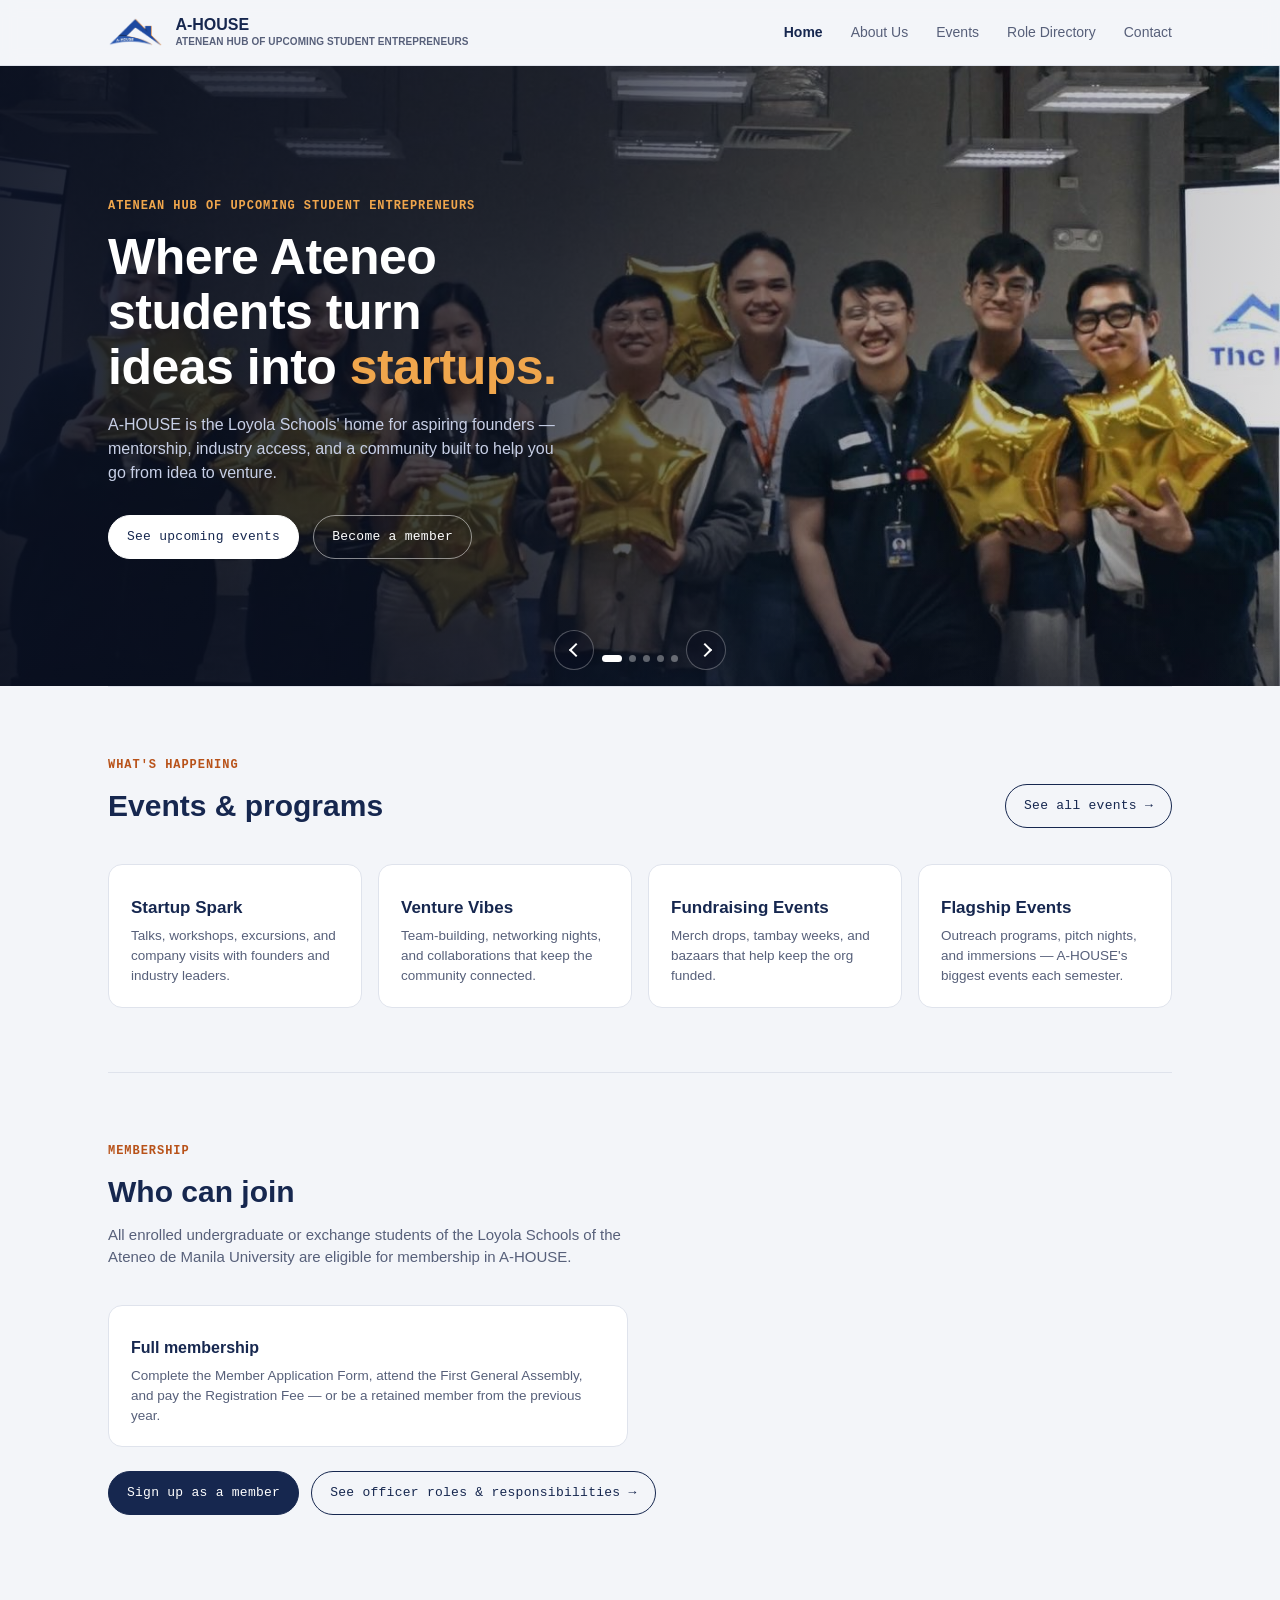
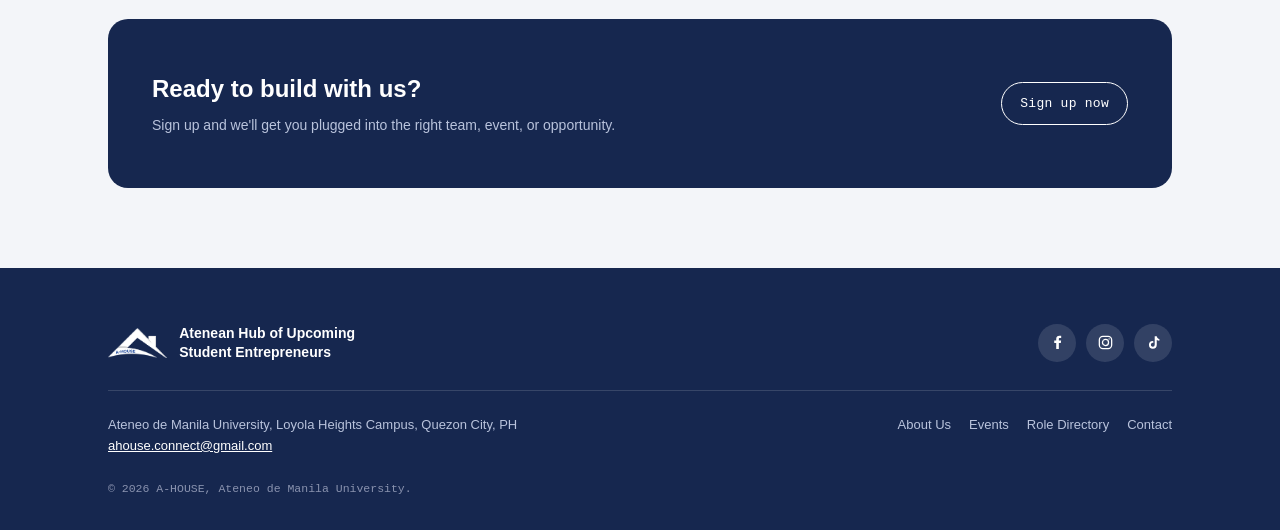
==== commit 7cde9fd2: "Move Membership section from About to Home; drop two boxes 'Who can join' now lives on the home page" ====
--- a/index.html
+++ b/index.html
@@ -58,7 +58,7 @@
        illustration; they don't need to thematically match each slide's page,
        they're just the "this is a real, active org" backdrop while the text
        carries the per-page info. -->
-  <section class="hero-carousel" data-carousel data-no-autoplay>
+  <section class="hero-carousel" data-carousel>
     <div class="carousel-track">
       <div class="carousel-slide">
         <img src="assets/events/general-assembly-1-b.jpg" alt="Full member turnout at General Assembly 1">
@@ -151,6 +151,27 @@
           <h3 style="font-size:17px;">Flagship Events</h3>
           <p class="lead" style="margin-top:8px;">Outreach programs, pitch nights, and immersions — A-HOUSE's biggest events each semester.</p>
         </div>
+      </div>
+    </div>
+  </section>
+
+  <div class="wrap"><div class="divider"></div></div>
+
+  <section class="section" id="membership">
+    <div class="wrap">
+      <div class="section-head">
+        <span class="eyebrow">Membership</span>
+        <h2 style="margin-top:8px;">Who can join</h2>
+        <p>All enrolled undergraduate or exchange students of the Loyola Schools of the Ateneo de Manila University are eligible for membership in A-HOUSE.</p>
+      </div>
+      <div class="card" style="max-width:520px;">
+        <h3 style="font-size:16px;">Full membership</h3>
+        <p class="lead">Complete the Member Application Form, attend the First General Assembly, and pay the Registration Fee — or be a retained member from the previous year.</p>
+      </div>
+      <div style="margin-top:24px; display:flex; gap:12px; flex-wrap:wrap;">
+        <!-- Placeholder — swap href for the real member sign-up form link once it's ready. -->
+        <a class="btn solid" href="#" target="_blank" rel="noopener">Sign up as a member</a>
+        <a class="btn" href="directory.html">See officer roles &amp; responsibilities →</a>
       </div>
     </div>
   </section>
--- a/css/style.css
+++ b/css/style.css
@@ -127,8 +127,8 @@
 .section-head p{color:var(--slate); margin-top:10px; max-width:560px; font-size:15px;}
 
 /* Lets Management Board and Executive Board collapse — those grids get long
-   once every role is listed out in full. Team Leads uses its own per-department
-   accordion instead (see .tl-dept-group below). */
+   once every role is listed out in full. Department Teams uses its own
+   tab-row-plus-panel pattern instead (see .tl-tabs below). */
 .tier-title-row{display:flex; align-items:center; justify-content:space-between; gap:16px; flex-wrap:wrap;}
 .tier-toggle{
   display:inline-flex; align-items:center; gap:8px; font-family:var(--mono); font-size:12px;
@@ -143,8 +143,8 @@
    animating grid-template-rows between 0fr and 1fr reveals a child's true
    auto height, not a guessed max-height ceiling. A guessed ceiling is
    exactly what clipped nested accordion content earlier on this same page
-   (see .tl-dept-group above) — Department Teams alone can have every
-   department's accordion open plus several role cards expanded at once, so
+   (see .tl-panel below) — Department Teams alone can have several of a
+   selected department's role cards expanded at once, so
    there's no safe fixed number here either. This wraps the real container
    (#mb-grid, #eb-departments, #tl-departments, #tracks-stack all keep their
    own ids and classes unchanged) rather than replacing it, so none of the
@@ -392,7 +392,8 @@
    feed back into) instead of a small corner label easy to miss. */
 .org-tracks-node{
   align-self:center; position:relative;
-  background:var(--navy); color:#fff; font-family:var(--display); font-weight:700;
+  background:#F1F4FA; color:var(--navy); border:1px solid var(--line);
+  font-family:var(--display); font-weight:700;
   font-size:13px; padding:10px 24px; border-radius:10px; text-align:center;
 }
 .org-tracks-node::after{
@@ -433,35 +434,38 @@
 .org-legend i{width:9px; height:9px; border-radius:50%; display:inline-block;}
 .org-legend i.outline{background:#FAFBFD; border:1px dashed #C7CEDC;}
 
-/* ---------- team leads section: accordion ---------- */
-/* Each department is a native <details> — card-styled like the rest of the
-   site, closed by default, opened individually. Deliberately not a hand-rolled
-   max-height toggle: a role card's own "View full responsibilities" can grow
-   *inside* an already-open panel, and a max-height snapshot taken at open-time
-   has no way to know that happened, so the newly-taller content just gets
-   clipped. <details> has no height to get stale — instant open/close, but
-   correct for content of any size, and keyboard/screen-reader accessible for free. */
-.tl-dept-group{
-  background:var(--card); border:1px solid var(--line); border-radius:var(--radius);
-  margin-bottom:12px; transition:border-color .15s ease;
-}
-.tl-dept-group:last-child{margin-bottom:0;}
-.tl-dept-group[open]{border-color:var(--navy-light);}
-.tl-dept-toggle{
-  display:flex; align-items:center; justify-content:space-between; gap:16px;
-  padding:18px 22px; cursor:pointer; list-style:none; transition:background .15s ease;
-  border-radius:var(--radius);
-}
-.tl-dept-toggle::-webkit-details-marker{display:none;}
-.tl-dept-toggle::marker{display:none; content:"";}
-.tl-dept-toggle:hover{background:#F8F9FC;}
-.tl-dept-group[open] .tl-dept-toggle{border-radius:var(--radius) var(--radius) 0 0;}
-.tl-dept-toggle-text{display:flex; align-items:baseline; gap:12px; flex-wrap:wrap;}
-.tl-dept-toggle-text h3{font-family:var(--display); font-size:17px; color:var(--navy); margin:0;}
+/* ---------- department teams: tab row + shared panel ---------- */
+/* Six departments side by side as tabs, not stacked as six rows — one shared
+   panel below shows whichever department is selected, so it reads as one
+   thing expanding to cover the space under the row rather than six
+   independent accordions pushing the page around. The panel uses the same
+   .tier-anim grid-rows technique as the rest of this page's expand/collapse
+   (see .tier-anim above) — that animates to the content's true height, not a
+   guessed ceiling, so a role card's own "View full responsibilities"
+   growing *inside* an already-open panel can't get clipped. */
+.tl-tabs{display:grid; grid-template-columns:repeat(6, 1fr); gap:8px;}
+.tl-tab{
+  font-family:var(--display); font-weight:700; font-size:13px; line-height:1.25;
+  text-align:center; padding:14px 10px; cursor:pointer;
+  background:var(--card); color:var(--slate); border:1px solid var(--line);
+  border-radius:var(--radius); transition:.15s ease;
+}
+.tl-tab:hover{color:var(--navy); border-color:var(--navy-light);}
+.tl-tab.active{color:var(--navy); border-color:var(--navy-light); box-shadow:0 2px 0 var(--navy-light) inset;}
+.tl-panel{
+  margin-top:12px; background:var(--card); border:1px solid var(--navy-light);
+  border-radius:var(--radius); box-shadow:0 16px 32px -20px rgba(22,39,79,.35);
+  padding:22px;
+}
+.tl-panel-head{display:flex; align-items:baseline; gap:12px; flex-wrap:wrap; margin-bottom:16px;}
+.tl-panel-head h3{font-family:var(--display); font-size:17px; color:var(--navy); margin:0;}
 .tl-dept-reports{font-family:var(--mono); font-size:11px; color:var(--slate-soft);}
-.tl-dept-toggle .chev{flex:0 0 auto;}
-.tl-dept-group[open] .chev{transform:rotate(-135deg);}
-.tl-dept-body-inner{padding:4px 22px 22px;}
+@media (max-width: 900px){
+  .tl-tabs{grid-template-columns:repeat(3, 1fr);}
+}
+@media (max-width: 560px){
+  .tl-tabs{grid-template-columns:repeat(2, 1fr);}
+}
 
 /* ---------- org chart: project teams branch ---------- */
 .org-project-branch{display:flex; flex-direction:column; align-items:center; margin-top:0;}
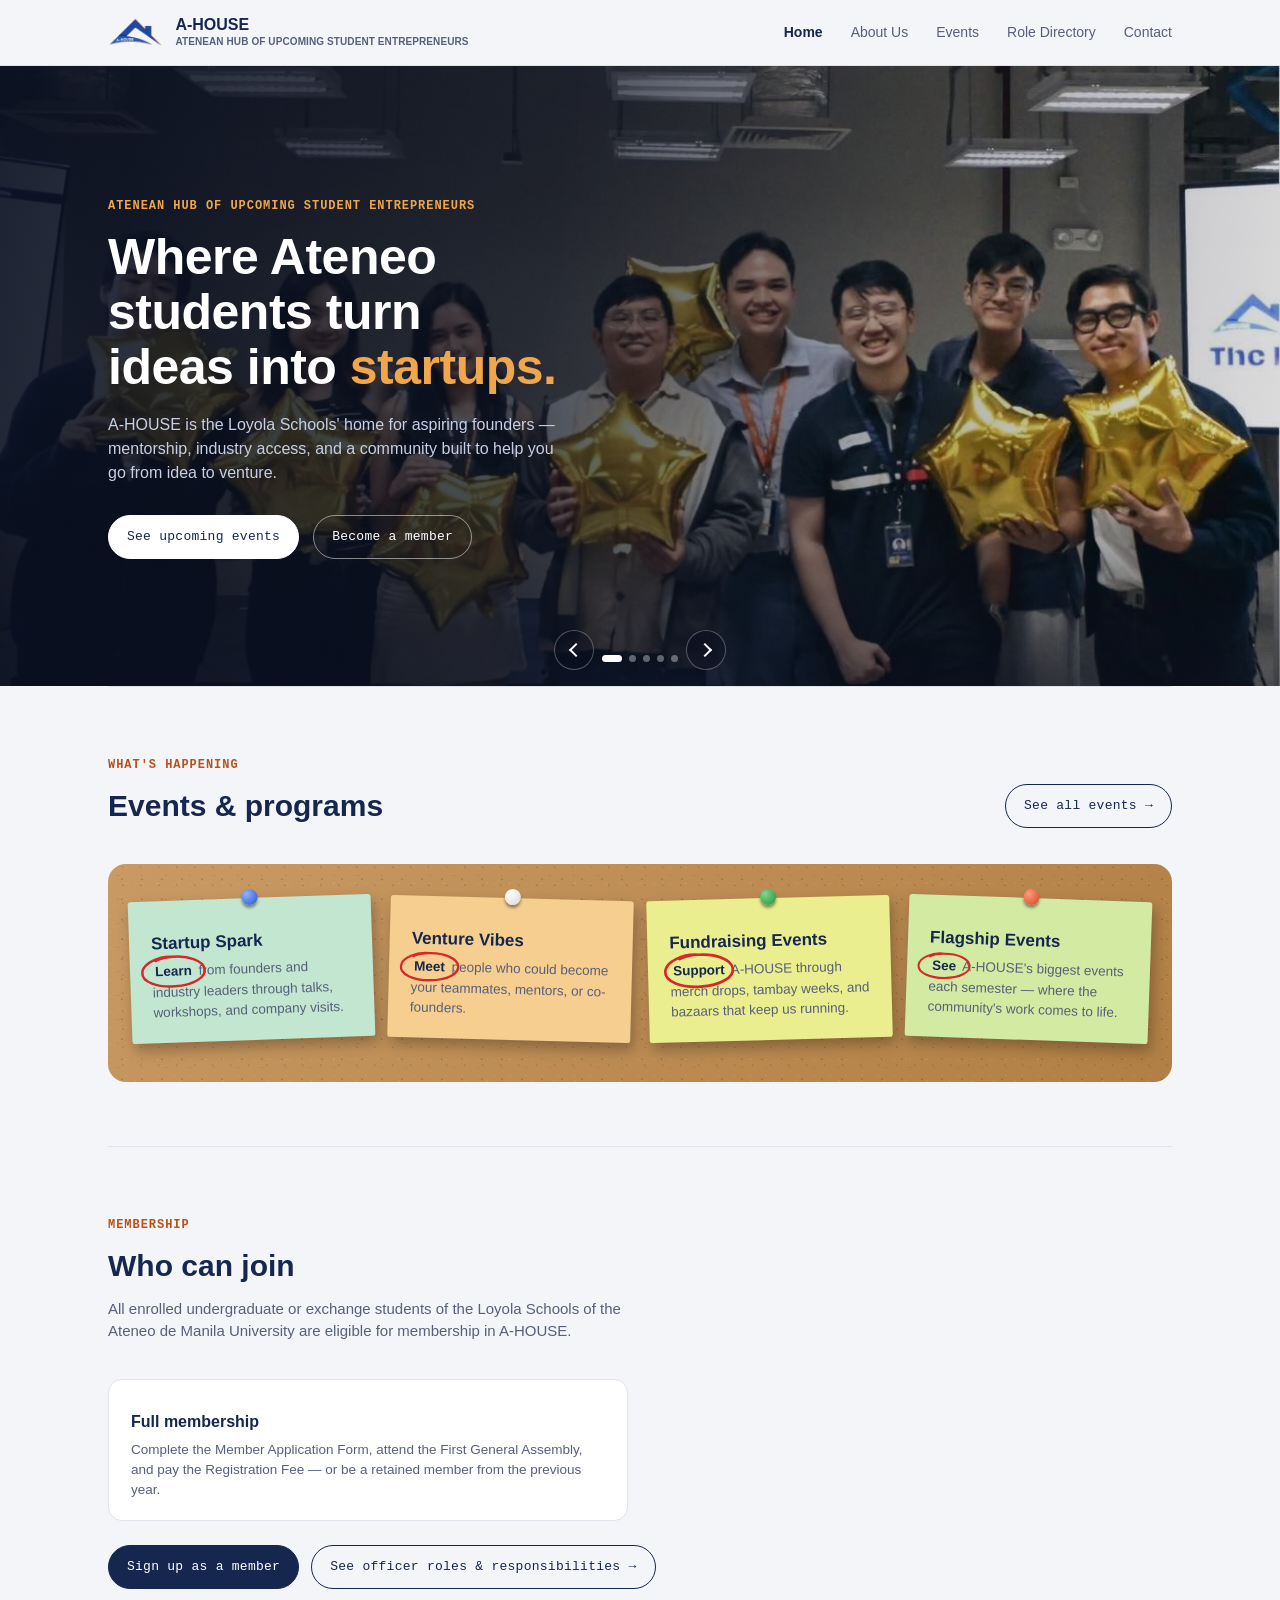
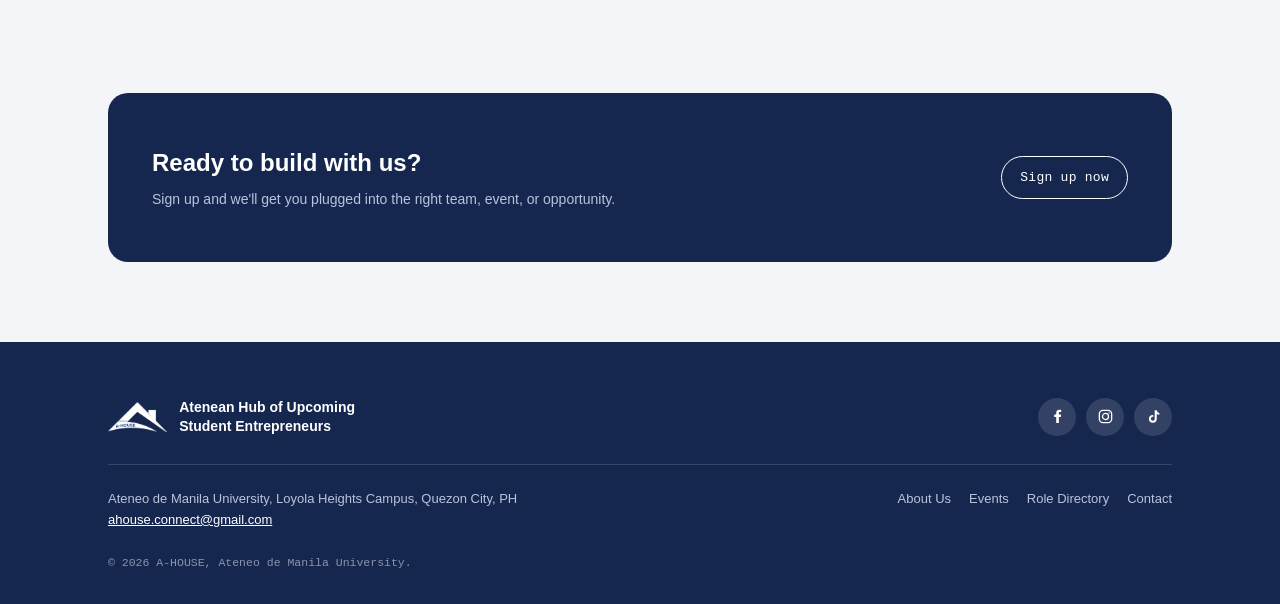
==== commit 8cef42af: "Copy refresh across pages + LEGO house graphic on About Home: - Simpler, benefit-led copy for the fo" ====
--- a/index.html
+++ b/index.html
@@ -134,22 +134,22 @@
         </div>
         <a class="btn" href="events.html">See all events →</a>
       </div>
-      <div class="grid-4">
+      <div class="grid-4 kw-grid">
         <div class="card">
           <h3 style="font-size:17px;">Startup Spark</h3>
-          <p class="lead" style="margin-top:8px;">Talks, workshops, excursions, and company visits with founders and industry leaders.</p>
+          <p class="lead" style="margin-top:8px;"><strong>Learn</strong> from founders and industry leaders through talks, workshops, and company visits.</p>
         </div>
         <div class="card">
           <h3 style="font-size:17px;">Venture Vibes</h3>
-          <p class="lead" style="margin-top:8px;">Team-building, networking nights, and collaborations that keep the community connected.</p>
+          <p class="lead" style="margin-top:8px;"><strong>Meet</strong> people who could become your teammates, mentors, or co-founders.</p>
         </div>
         <div class="card">
           <h3 style="font-size:17px;">Fundraising Events</h3>
-          <p class="lead" style="margin-top:8px;">Merch drops, tambay weeks, and bazaars that help keep the org funded.</p>
+          <p class="lead" style="margin-top:8px;"><strong>Support</strong> A-HOUSE through merch drops, tambay weeks, and bazaars that keep us running.</p>
         </div>
         <div class="card">
           <h3 style="font-size:17px;">Flagship Events</h3>
-          <p class="lead" style="margin-top:8px;">Outreach programs, pitch nights, and immersions — A-HOUSE's biggest events each semester.</p>
+          <p class="lead" style="margin-top:8px;"><strong>See</strong> A-HOUSE's biggest events each semester — where the community's work comes to life.</p>
         </div>
       </div>
     </div>
--- a/css/style.css
+++ b/css/style.css
@@ -162,6 +162,8 @@
 .feature-row{display:flex; align-items:center; gap:48px; flex-wrap:wrap;}
 .feature-text{flex:1 1 360px;}
 .feature-text p{color:var(--slate); margin-top:10px; font-size:15px; max-width:440px;}
+/* Question hook that opens each Events section, above the existing write-up paragraph. */
+.feature-text p.hook{font-family:var(--display); color:var(--navy); font-weight:700; font-size:19px; line-height:1.35; max-width:440px; margin-top:14px;}
 .feature-media{flex:1 1 360px; min-width:0;}
 @media (min-width:900px){
   .feature-row.reverse{flex-direction:row-reverse;}
@@ -171,6 +173,410 @@
 .grid{display:grid; grid-template-columns:repeat(2, 1fr); gap:16px;}
 .grid-3{display:grid; grid-template-columns:repeat(3, 1fr); gap:16px;}
 .grid-4{display:grid; grid-template-columns:repeat(4, 1fr); gap:16px;}
+/* Scoped to the home "Events & programs" grid, not the general .lead class,
+   so the lead-in verb (Learn/Meet/Support/See) reads as a highlighted keyword
+   without recoloring every other .lead paragraph on the site. Navy rather than
+   orange so it stays legible once the cards below sit on pastel note colors. */
+.kw-grid .lead strong{color:var(--navy); font-weight:700;}
+/* Hand-drawn red circle around the lead keyword, like a pen marking it up —
+   an SVG overlay rather than a border so it reads as a rough loop, not a shape. */
+.kw-grid .lead strong{
+  position:relative; display:inline-block; padding:0 3px;
+}
+.kw-grid .lead strong::after{
+  content:"";
+  position:absolute;
+  inset:-10px -14px -8px -14px;
+  background:url("data:image/svg+xml,%3Csvg xmlns='http://www.w3.org/2000/svg' viewBox='0 0 200 100'%3E%3Cpath d='M100,10 C60,6 15,25 12,50 C9,78 55,94 103,92 C155,90 192,70 188,46 C184,24 145,8 100,10 C85,10 65,13 50,20' fill='none' stroke='%23D6272B' stroke-width='7' stroke-linecap='round' stroke-linejoin='round'/%3E%3C/svg%3E") no-repeat center / 100% 100%;
+  pointer-events:none;
+}
+
+/* Corkboard + pinned sticky notes for the "Events & programs" cards — a
+   one-off treatment for this section, not a site-wide card style, so it's
+   scoped entirely under .kw-grid rather than touching .card itself. */
+.kw-grid{
+  background:
+    radial-gradient(circle at 12% 22%, rgba(255,255,255,.10) 0 1px, transparent 1px),
+    radial-gradient(circle at 68% 76%, rgba(0,0,0,.14) 0 1px, transparent 1px),
+    radial-gradient(circle at 42% 48%, rgba(0,0,0,.10) 0 1px, transparent 1px),
+    radial-gradient(circle at 82% 18%, rgba(0,0,0,.10) 0 1px, transparent 1px),
+    radial-gradient(circle at 25% 85%, rgba(255,255,255,.08) 0 1px, transparent 1px),
+    linear-gradient(135deg, #C99A64, #B07F45);
+  background-size: 16px 16px, 20px 20px, 24px 24px, 18px 18px, 22px 22px, 100% 100%;
+  padding: 34px 22px 42px;
+  border-radius: 18px;
+}
+.kw-grid .card{
+  --tilt: 0deg;
+  border:none;
+  border-radius:3px;
+  position:relative;
+  box-shadow: 3px 7px 14px rgba(0,0,0,.28);
+  transform: rotate(var(--tilt));
+  transition: transform .18s ease, box-shadow .18s ease;
+}
+.kw-grid .card:hover{
+  transform: rotate(0deg) translateY(-3px);
+  box-shadow: 5px 12px 20px rgba(0,0,0,.32);
+}
+.kw-grid .card::before{
+  /* pushpin head */
+  content:"";
+  position:absolute;
+  top:-9px; left:50%;
+  width:16px; height:16px;
+  margin-left:-8px;
+  border-radius:50%;
+  background: var(--pin, radial-gradient(circle at 32% 30%, #8fb4ff, #2451c9));
+  box-shadow: 0 3px 3px rgba(0,0,0,.4);
+}
+.kw-grid .card:nth-child(1){ --tilt: -2deg; background:#C3E6D1; }
+.kw-grid .card:nth-child(2){ --tilt: 1.5deg; background:#F6CE8F; --pin: radial-gradient(circle at 32% 30%, #fff, #d6d6d6); }
+.kw-grid .card:nth-child(3){ --tilt: -1.5deg; background:#EAEE8E; --pin: radial-gradient(circle at 32% 30%, #7fd88a, #1f8f3b); }
+.kw-grid .card:nth-child(4){ --tilt: 2deg; background:#D3EAA3; --pin: radial-gradient(circle at 32% 30%, #ff9c7f, #d6401c); }
+@media (max-width:760px){
+  .kw-grid .card{ transform:none; }
+  .kw-grid .card:hover{ transform: translateY(-3px); }
+}
+
+/* ---------- About page: Vision & Mission as clouds ---------- */
+/* The sky spans the whole scene — Vision & Mission AND the House section
+   below it, one continuous gradient behind both rather than confined to
+   just the cloud cards — fading to the page's own background only at the
+   very top (before Vision & Mission) and very bottom (after the House),
+   so the divider between the two sections doesn't cut the sky off. */
+.sky-scene{
+  background: linear-gradient(180deg,
+    var(--paper) 0%, #DCEEFB 10%, #DCEEFB 92%, var(--paper) 100%);
+}
+.sky-panel{ padding: 40px 4px 6px; }
+.cloud-grid{ gap:64px 32px; }
+.cloud-grid .card{
+  position:relative;
+  background:#fff;
+  border:none;
+  border-radius:40px;
+  box-shadow:0 12px 26px -14px rgba(22,39,79,.28);
+  animation: cloud-float 6s ease-in-out infinite;
+}
+/* Each pseudo-element is one "puff", plus a couple of extra puffs riding
+   along for free as box-shadow copies (a shadow inherits its element's
+   border-radius, so this reads as more overlapping circles rather than a
+   blur) — two humps alone read as a rounded rectangle with ears; a cluster
+   of five reads as an actual cumulus outline. */
+.cloud-grid .card::before, .cloud-grid .card::after{
+  content:"";
+  position:absolute;
+  background:#fff;
+  border-radius:50%;
+  z-index:-1;
+}
+.cloud-grid .card::before{
+  width:52px; height:52px; top:-22px; left:30px;
+  box-shadow:
+    38px 8px 0 -8px #fff,
+    -30px 12px 0 -12px #fff,
+    68px -6px 0 -6px #fff,
+    -8px -14px 0 -10px #fff,
+    -46px 2px 0 -16px #fff,
+    100px 14px 0 -18px #fff;
+}
+.cloud-grid .card::after{
+  width:74px; height:74px; top:-38px; right:34px;
+  box-shadow:
+    46px 18px 0 -16px #fff,
+    -46px 20px 0 -20px #fff,
+    -86px 26px 0 -28px #fff,
+    10px -18px 0 -22px #fff,
+    -22px -10px 0 -14px #fff,
+    -120px 34px 0 -34px #fff;
+}
+.cloud-grid .card:nth-child(2){ animation-delay:-3s; }
+@keyframes cloud-float{
+  0%,100%{ transform:translateY(0); }
+  50%{ transform:translateY(-8px); }
+}
+@media (max-width:760px){
+  .cloud-grid{ gap:52px; }
+}
+@media (prefers-reduced-motion: reduce){
+  .cloud-grid .card{ animation:none; }
+}
+
+/* ---------- About page: Core Competencies as a LEGO house (H-O-M-E) ----------
+   A stepped pyramid of individual brick rectangles for the roof (not a
+   smooth triangle), an off-white brick wall, four window "plates" each
+   capped in one of the H-O-M-E colors, and a green baseplate row underneath.
+   Bricks are told apart by seam lines (borders between them), not studs —
+   a single stud on a small letter tile read as a stray dot rather than a
+   real connector, so none of the pieces here get one. */
+.lego-house{
+  max-width:660px; margin:50px auto 0; position:relative;
+  --lego-outline:#1B1B1B;
+  --lego-red:#D6473C;
+  --lego-yellow:#E8B33B;
+  --lego-blue:#3E7FD1;
+  --lego-green:#4C9F6B;
+  --brick-h:clamp(18px, 3.6vw, 28px);
+  /* One consistent brick module, in % of the house's own width, sized so
+     5 of them equal the eave's 112% footprint. Every tier is a whole
+     number of this SAME unit (1,2,3,4,5 bricks) — that's what makes the
+     coursing come out staggered by exactly half a brick per side: tier N
+     is (N × unit) wide and centered, so it insets 0.5 unit from the tier
+     below it on each side, landing each tier's edge brick squarely on the
+     joint of the two bricks beneath it, the way real running-bond coursing
+     works. The previous version sized each tier's bricks independently
+     (flex:1 across arbitrary tier widths), so brick width drifted between
+     tiers and rows read as disconnected floating bars rather than one
+     structure. */
+  --brick-unit:22.4%;
+  /* Shared paper-grain (feTurbulence noise, alpha baked to ~6% in the
+     feColorMatrix) reused as a subtle plastic-texture layer on the roof and
+     wall bricks. */
+  --grain: url("data:image/svg+xml,%3Csvg xmlns='http://www.w3.org/2000/svg' width='120' height='120'%3E%3Cfilter id='n'%3E%3CfeTurbulence type='fractalNoise' baseFrequency='0.85' numOctaves='2' stitchTiles='stitch' result='t'/%3E%3CfeColorMatrix in='t' type='matrix' values='0 0 0 0 0 0 0 0 0 0 0 0 0 0 0 0 0 0 0.06 0'/%3E%3C/filter%3E%3Crect width='100%25' height='100%25' filter='url(%23n)'/%3E%3C/svg%3E");
+}
+/* Roof: five tiers of real brick elements, centered and narrowing toward
+   the top (1, 2, 3, 4, 5 bricks) built from one consistent brick module
+   (see --brick-unit above) so it reads as one continuous stepped-pyramid
+   structure — not a stack of separately-sized floating bars — and the
+   silhouette is unambiguously a pyramid, not just a couple of shallow
+   shoulders. */
+.lego-roof{ position:relative; display:flex; flex-direction:column; align-items:center; }
+/* The chimney is anchored from the roof's TOP (the peak) and reaches down
+   past it rather than being positioned off the roof's bottom edge — its
+   height is deliberately more than its distance above the peak, so its
+   lower half is embedded inside tiers t1–t3 (hidden behind their opaque
+   bricks, since they're later in the DOM and paint on top of it) while its
+   upper half pokes out above the roofline. That overlap is what makes it
+   read as built into the roof instead of hovering over it with a gap. */
+/* Tier spans (centered, N × --brick-unit wide): t1 38.8–61.2%, t2 27.6–
+   72.4%, t3 16.4–83.6%. At left:15% the chimney used to sit outside every
+   one of those ranges for the whole depth it was embedded (t1+t2's rows) —
+   there was no actual brick under it there, just the empty step space
+   beside the narrower tiers, so it read as floating unattached next to the
+   roof rather than piercing through it. left:19–27% sits inside t3's span
+   but outside t2's (the exposed "shoulder" where t3 is wider than t2), so
+   embedding down through that depth actually lands on t3's brick. */
+.lego-chimney{
+  position:absolute;
+  left:19%;
+  top:calc(var(--brick-h) * -1.3);
+  width:clamp(30px, 8%, 44px);
+  height:calc(var(--brick-h) * 3.8);
+  background:#9AA1AC;
+  border:3px solid var(--lego-outline);
+  border-bottom:none;
+}
+.brick-tier{ display:flex; position:relative; z-index:1; }
+.brick-tier.t1{ width:calc(var(--brick-unit) * 1); }
+.brick-tier.t2{ width:calc(var(--brick-unit) * 2); }
+.brick-tier.t3{ width:calc(var(--brick-unit) * 3); }
+.brick-tier.t4{ width:calc(var(--brick-unit) * 4); }
+/* Eaves overhang the wall a little rather than sitting flush with it —
+   real roofs read wider than the walls they sit on. */
+.brick-tier.t5{ width:calc(var(--brick-unit) * 5); }
+.brick-tier .brick{
+  position:relative;
+  flex:1;
+  height:var(--brick-h);
+  /* Sunlit tint lives on each brick's own background now (lighter near the
+     top, darker toward the eaves via --sun-a/-b per tier below) instead of
+     one overlay rectangle spanning the whole roof's bounding box. That
+     overlay covered the box a pyramid actually occupies, not the pyramid's
+     silhouette — so it showed as a plain translucent rectangle floating in
+     the empty step notches beside the narrower tiers (most visibly right
+     where the chimney sits), reading as a stray "leftover square". */
+  background-image:
+    var(--grain),
+    linear-gradient(rgba(255,255,255,var(--sun-a, .2)), rgba(0,0,0,var(--sun-b, .06)));
+  background-color:var(--lego-red);
+  background-size:60px 60px, 100% 100%;
+  border:3px solid var(--lego-outline);
+}
+.brick-tier .brick + .brick{ border-left:none; }
+.brick-tier.t1 .brick{ --sun-a:.45; --sun-b:0; }
+.brick-tier.t2 .brick{ --sun-a:.35; --sun-b:.02; }
+.brick-tier.t3 .brick{ --sun-a:.25; --sun-b:.06; }
+.brick-tier.t4 .brick{ --sun-a:.15; --sun-b:.10; }
+.brick-tier.t5 .brick{ --sun-a:.06; --sun-b:.16; }
+/* H-O-M-E as a string of hanging lights under the eave, instead of four
+   flat tiles that had nothing visibly holding them there. A thin wire runs
+   the width of the eave; each letter hangs from it on its own short cord
+   and gets a warm glow, like a bulb rather than a plaque. */
+.lego-blocks{
+  position:relative; z-index:2;
+  display:flex; justify-content:center; align-items:flex-start;
+  gap:clamp(16px, 3.4vw, 26px);
+  margin-top:-8px;
+  padding-top:18px;
+}
+/* Fascia bridging the roof's wider eaves (t3, 112%) down to the narrower
+   wall (100%) below — without it, the overhang left a gap of bare page
+   background showing on either side, between the roof's outer edge and
+   the wall's edge inset beneath it. */
+.lego-blocks::before{
+  content:"";
+  position:absolute;
+  left:50%; top:14px; bottom:-6px;
+  width:112%;
+  transform:translateX(-50%);
+  background:#FBF8F1;
+  border-top:3px solid var(--lego-outline);
+  z-index:-1;
+}
+.lights-wire{
+  position:absolute;
+  top:9px; left:9%; right:9%; height:2px;
+  background:#3A3A3A;
+  border-radius:1px;
+  z-index:0;
+}
+.lego-block{
+  position:relative;
+  z-index:1;
+  margin-top:15px;
+  width:clamp(26px, 5.4vw, 34px); height:clamp(26px, 5.4vw, 34px);
+  display:flex; align-items:center; justify-content:center;
+  font-family:var(--display); font-weight:700; font-size:clamp(12px, 2.4vw, 15px); color:#fff;
+  border:3px solid var(--lego-outline);
+  border-radius:50%;
+  box-shadow:
+    inset 0 2px 0 rgba(255,255,255,.3),
+    inset 0 -3px 0 rgba(0,0,0,.18),
+    0 0 10px 2px var(--glow, rgba(255,255,255,.5));
+}
+.lego-block::before{
+  /* the short cord from the wire down to this bulb */
+  content:"";
+  position:absolute;
+  top:-15px; left:50%;
+  width:2px; height:15px;
+  background:#3A3A3A;
+  transform:translateX(-50%);
+}
+.lego-block:nth-child(2){ background:var(--lego-red); --glow:rgba(214,71,60,.55); }
+.lego-block:nth-child(3){ background:var(--lego-yellow); color:var(--navy); --glow:rgba(232,179,59,.6); }
+.lego-block:nth-child(4){ background:var(--lego-blue); --glow:rgba(62,127,209,.55); }
+.lego-block:nth-child(5){ background:var(--lego-green); --glow:rgba(76,159,107,.55); }
+.lego-wall{
+  position:relative;
+  /* Off-white brick wall — a grid of seam lines rather than studs, so the
+     roof, blocks, and the four window caps below stay the ones doing the
+     color work. */
+  background-image:
+    var(--grain),
+    repeating-linear-gradient(90deg, rgba(0,0,0,.16) 0 2px, transparent 2px 44px),
+    repeating-linear-gradient(0deg, rgba(0,0,0,.12) 0 2px, transparent 2px 32px),
+    linear-gradient(180deg, #FBF8F1, #F0ECE1);
+  background-size: 120px 120px, 100% 100%, 100% 100%, 100% 100%;
+  background-repeat: repeat, repeat, repeat, no-repeat;
+  border:5px solid var(--lego-outline);
+  border-top:none;
+  border-radius:0 0 14px 14px;
+  /* No bottom padding: the door and planters (.lego-yard) need to sit flush
+     against the wall's own bottom edge, which butts straight into the
+     green baseplate below — any padding here left them "floating" a strip
+     of bare wall above the ground instead of standing on it. */
+  padding:26px 24px 0;
+}
+/* Contact shadow at the roof/wall seam, like the roof casts a sliver of
+   shade onto the bricks just below it. */
+.lego-wall::before{
+  content:"";
+  position:absolute;
+  top:0; left:0; right:0; height:16px;
+  background:linear-gradient(180deg, rgba(0,0,0,.28), transparent);
+  pointer-events:none;
+}
+.lego-windows{ gap:18px; }
+.lego-windows .card{
+  position:relative;
+  background:#FFFDF8;
+  border:4px solid var(--lego-outline);
+  border-radius:12px;
+  padding-top:28px;
+  /* Layered material shadow: inset top-edge highlight (light from above), a
+     tight close shadow for contact, and a softer wider ambient shadow
+     further out — instead of one flat drop-shadow. */
+  box-shadow:
+    inset 0 1px 0 rgba(255,255,255,.8),
+    0 2px 4px rgba(0,0,0,.22),
+    0 10px 18px -6px rgba(0,0,0,.2);
+}
+.lego-windows .card::before{
+  /* colored cap bar, matching the H-O-M-E block colors 1:1 by index */
+  content:"";
+  position:absolute; top:0; left:0; right:0; height:14px;
+  background:var(--cap, var(--lego-red));
+  border-radius:8px 8px 0 0;
+  border-bottom:3px solid var(--lego-outline);
+}
+.lego-windows .card:nth-child(1){ --cap:var(--lego-red); }
+.lego-windows .card:nth-child(2){ --cap:var(--lego-yellow); }
+.lego-windows .card:nth-child(3){ --cap:var(--lego-blue); }
+.lego-windows .card:nth-child(4){ --cap:var(--lego-green); }
+
+/* A door and two planters at the base of the wall — the touches that make
+   this read as a home, not just a wall of plaques. */
+.lego-yard{
+  display:flex;
+  align-items:flex-end;
+  justify-content:center;
+  gap:22px;
+  margin-top:22px;
+}
+.lego-door{
+  position:relative;
+  width:60px; height:88px;
+  background:var(--navy);
+  border:4px solid var(--lego-outline);
+  border-bottom:none;
+  border-radius:24px 24px 3px 3px;
+  box-shadow:inset 3px 0 0 rgba(255,255,255,.12), inset -3px 0 0 rgba(0,0,0,.18);
+}
+.door-knob{
+  position:absolute; top:50%; right:9px; transform:translateY(-50%);
+  width:7px; height:7px;
+  border-radius:50%;
+  background:var(--lego-yellow);
+  border:1.5px solid var(--lego-outline);
+}
+.lego-plant{ display:flex; flex-direction:column; align-items:center; }
+.plant-leaves{
+  position:relative;
+  width:32px; height:28px;
+  background:var(--lego-green);
+  border:3px solid var(--lego-outline);
+  border-radius:50%;
+}
+.plant-leaves::after{
+  content:"";
+  position:absolute;
+  bottom:-5px; left:-9px;
+  width:20px; height:18px;
+  background:var(--lego-green);
+  border:3px solid var(--lego-outline);
+  border-radius:50%;
+}
+.plant-pot{
+  width:30px; height:22px;
+  margin-top:-2px;
+  background:#C1652F;
+  border:3px solid var(--lego-outline);
+  border-radius:0 0 6px 6px;
+}
+.lego-base{ display:flex; overflow:hidden; border-radius:0 0 8px 8px; }
+.lego-base .brick{
+  flex:1;
+  height:22px;
+  background:linear-gradient(180deg, #5CB85C, #3E9B3E);
+  border:3px solid var(--lego-outline);
+}
+.lego-base .brick + .brick{ border-left:none; }
+@media (max-width:760px){
+  .lego-windows{ grid-template-columns:1fr; }
+}
+
 /* Stacked rather than side by side, and narrower than the full section width —
    two short cards side by side read as a comparison; stacked with Managerial
    first reads as "here's the fuller option, then the lighter one." Left-aligned
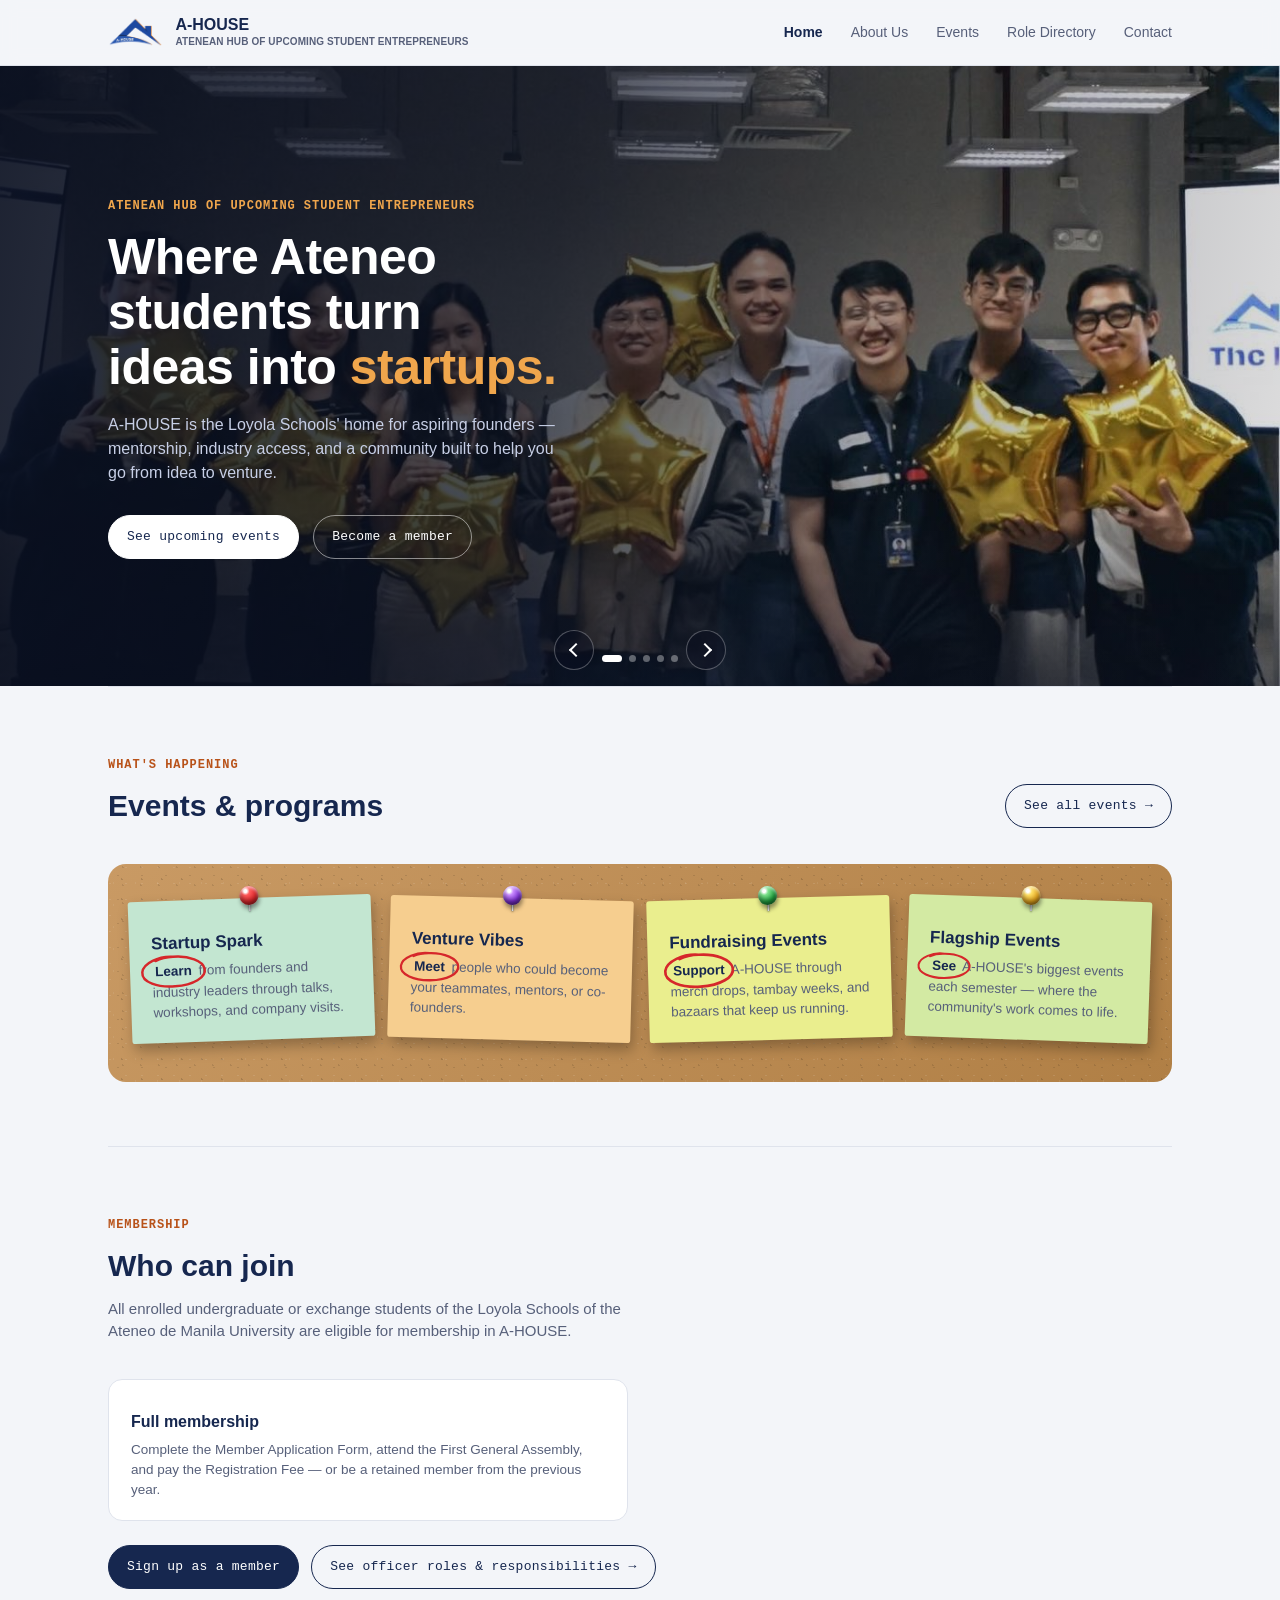
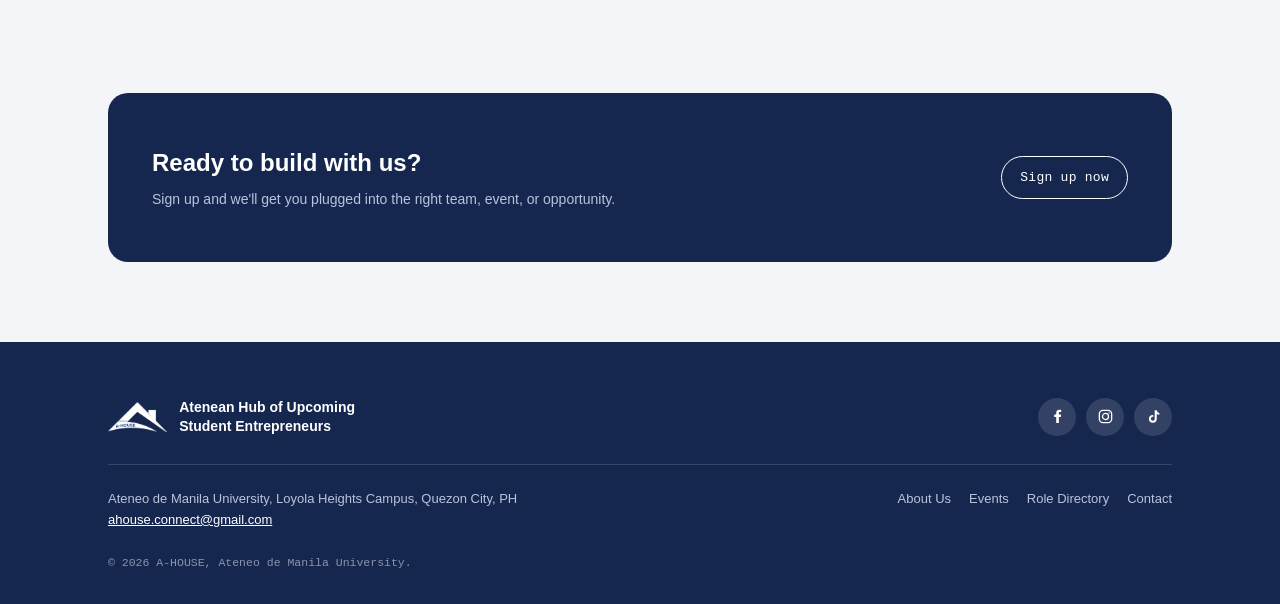
==== commit ae0cb928: "Role Directory: console polish + wire up member sign-up form - Move the console's bottom "Hide" butt" ====
--- a/index.html
+++ b/index.html
@@ -68,8 +68,7 @@
           <p>A-HOUSE is the Loyola Schools' home for aspiring founders — mentorship, industry access, and a community built to help you go from idea to venture.</p>
           <div class="hc-actions">
             <a class="btn solid" href="events.html">See upcoming events</a>
-            <!-- Placeholder — swap href for the real member sign-up form link once it's ready. -->
-            <a class="btn" href="#" target="_blank" rel="noopener">Become a member</a>
+            <a class="btn" href="https://docs.google.com/forms/d/e/1FAIpQLSco1PXzMDqKASPaGkIlHur7wC3o-wgpX9ukn_2SCphLXbvHzw/viewform" target="_blank" rel="noopener">Become a member</a>
           </div>
         </div>
       </div>
@@ -169,8 +168,7 @@
         <p class="lead">Complete the Member Application Form, attend the First General Assembly, and pay the Registration Fee — or be a retained member from the previous year.</p>
       </div>
       <div style="margin-top:24px; display:flex; gap:12px; flex-wrap:wrap;">
-        <!-- Placeholder — swap href for the real member sign-up form link once it's ready. -->
-        <a class="btn solid" href="#" target="_blank" rel="noopener">Sign up as a member</a>
+        <a class="btn solid" href="https://docs.google.com/forms/d/e/1FAIpQLSco1PXzMDqKASPaGkIlHur7wC3o-wgpX9ukn_2SCphLXbvHzw/viewform" target="_blank" rel="noopener">Sign up as a member</a>
         <a class="btn" href="directory.html">See officer roles &amp; responsibilities →</a>
       </div>
     </div>
@@ -183,8 +181,7 @@
           <h3>Ready to build with us?</h3>
           <p>Sign up and we'll get you plugged into the right team, event, or opportunity.</p>
         </div>
-        <!-- Placeholder — swap href for the real member sign-up form link once it's ready. -->
-        <a class="btn" href="#" target="_blank" rel="noopener">Sign up now</a>
+        <a class="btn" href="https://docs.google.com/forms/d/e/1FAIpQLSco1PXzMDqKASPaGkIlHur7wC3o-wgpX9ukn_2SCphLXbvHzw/viewform" target="_blank" rel="noopener">Sign up now</a>
       </div>
     </div>
   </section>
--- a/css/style.css
+++ b/css/style.css
@@ -126,17 +126,37 @@
 .section-head h2{font-family:var(--display); font-size:30px; color:var(--navy);}
 .section-head p{color:var(--slate); margin-top:10px; max-width:560px; font-size:15px;}
 
+/* Role Directory's Org Chart, Management/Executive Board, Department Teams,
+   and Members sections — full-bleed var(--navy), the same dark this page's
+   CTA banner and every page's footer already use, so the CRT consoles (and,
+   inside Org Chart, the reskinned .org-panel below) read as content sitting
+   on a dark page instead of dark islands floating on white. Scoped to this
+   opt-in class rather than .section itself, which every other page still
+   uses in its plain light form. */
+.section-dark{background:var(--navy);}
+.section-dark .eyebrow{color:var(--amber);}
+.section-dark .section-head h2{color:#fff;}
+.section-dark .section-head p{color:#B9C3DC;}
+
 /* Lets Management Board and Executive Board collapse — those grids get long
    once every role is listed out in full. Department Teams uses its own
    tab-row-plus-panel pattern instead (see .tl-tabs below). */
 .tier-title-row{display:flex; align-items:center; justify-content:space-between; gap:16px; flex-wrap:wrap;}
+/* Recolored to preview the console it opens — a little dark/gold arcade
+   button sitting in an otherwise light section-head, same "dark plaque on a
+   light page" move the CTA banner already makes lower down. Same four
+   colors as the CRT console itself (console gradient, vent gray, tile-tag
+   gold, heading cream) rather than new one-off hex values, so this reads as
+   part of that system instead of a near-miss of it. */
 .tier-toggle{
-  display:inline-flex; align-items:center; gap:8px; font-family:var(--mono); font-size:12px;
-  font-weight:600; color:var(--navy); background:transparent; border:1px solid var(--line);
-  border-radius:999px; padding:8px 16px; cursor:pointer; white-space:nowrap; transition:.15s ease;
-}
-.tier-toggle:hover{border-color:var(--navy-light); background:#F1F4FA;}
-.tier-toggle .chev{width:8px; height:8px; border-right:1.5px solid var(--navy); border-bottom:1.5px solid var(--navy); transform:rotate(45deg); transition:.2s ease;}
+  display:inline-flex; align-items:center; gap:9px; font-family:'Press Start 2P',monospace; font-size:9px;
+  color:#9fb0e8; background:linear-gradient(155deg, #2a2f3a, #12141a 60%);
+  border:2px solid #3a4051; border-radius:8px; padding:11px 16px; cursor:pointer; white-space:nowrap;
+  transition:.15s ease; box-shadow:inset 0 1px 0 rgba(255,255,255,.06), 0 6px 14px -8px rgba(10,15,30,.5);
+}
+.tier-toggle:hover{border-color:#cf9a35; color:#fff2c4;}
+.tier-toggle.open{border-color:#cf9a35; color:#f0c15c; box-shadow:inset 0 1px 0 rgba(255,255,255,.06), 0 0 0 3px rgba(240,166,76,.18);}
+.tier-toggle .chev{width:8px; height:8px; border-right:1.5px solid currentColor; border-bottom:1.5px solid currentColor; transform:rotate(45deg); transition:.2s ease;}
 .tier-toggle.open .chev{transform:rotate(-135deg);}
 
 /* Slides open/shut instead of just appearing, via the CSS grid-rows trick:
@@ -157,6 +177,7 @@
 .tier-anim.tier-hidden{grid-template-rows:0fr; opacity:0;}
 
 .divider{height:1px; background:var(--line); margin:0;}
+.divider.divider-dark{background:rgba(255,255,255,.14);}
 
 /* ---------- feature row: text + carousel side by side, alternating ---------- */
 .feature-row{display:flex; align-items:center; gap:48px; flex-wrap:wrap;}
@@ -168,6 +189,38 @@
 @media (min-width:900px){
   .feature-row.reverse{flex-direction:row-reverse;}
 }
+
+/* Section backdrop: the section's own photo, blurred + dimmed behind the
+   content, instead of flat paper-white — set per-section via the inline
+   --bg-photo custom property. */
+.section.photo-bg{position:relative; overflow:hidden;}
+.section.photo-bg::before{
+  content:"";
+  position:absolute; inset:-20px;
+  background-image:var(--bg-photo);
+  background-size:cover;
+  background-position:center;
+  filter:blur(10px) saturate(1.15);
+  transition:background-image .25s ease;
+  z-index:0;
+}
+.section.photo-bg::after{
+  content:"";
+  position:absolute; inset:0;
+  /* Same dark-navy wash as .hero-photo, so the two feel like one family
+     instead of the hero being dark and everything below going flat white.
+     Starts near-solid at the very top edge (matching the hero's own fade to
+     that same tone right above it) before relaxing, so back-to-back photo
+     sections meet as one continuous dark band instead of a hard seam. */
+  background:linear-gradient(180deg, rgba(9,15,32,.97) 0%, rgba(9,15,32,.86) 10%, rgba(9,15,32,.9) 55%, rgba(9,15,32,.94) 100%);
+  z-index:0;
+}
+.section.photo-bg > .wrap{position:relative; z-index:1;}
+
+/* Text flips to light-on-dark to match the darker backdrop. */
+.section.photo-bg .feature-text h2{color:#fff;}
+.section.photo-bg .feature-text p.hook{color:#fff;}
+.section.photo-bg .feature-text p{color:rgba(255,255,255,.72);}
 
 /* ---------- grids & cards ---------- */
 .grid{display:grid; grid-template-columns:repeat(2, 1fr); gap:16px;}
@@ -220,20 +273,50 @@
   box-shadow: 5px 12px 20px rgba(0,0,0,.32);
 }
 .kw-grid .card::before{
-  /* pushpin head */
+  /* pushpin head — a glossy dome (bright highlight near the top-left,
+     saturated color through the middle, a dark rim at the edge) rather
+     than a flat tinted circle, closer to the reference photo's plastic
+     thumbtacks. */
   content:"";
   position:absolute;
-  top:-9px; left:50%;
-  width:16px; height:16px;
-  margin-left:-8px;
+  top:-12px; left:50%;
+  width:19px; height:19px;
+  margin-left:-9.5px;
   border-radius:50%;
-  background: var(--pin, radial-gradient(circle at 32% 30%, #8fb4ff, #2451c9));
-  box-shadow: 0 3px 3px rgba(0,0,0,.4);
-}
-.kw-grid .card:nth-child(1){ --tilt: -2deg; background:#C3E6D1; }
-.kw-grid .card:nth-child(2){ --tilt: 1.5deg; background:#F6CE8F; --pin: radial-gradient(circle at 32% 30%, #fff, #d6d6d6); }
-.kw-grid .card:nth-child(3){ --tilt: -1.5deg; background:#EAEE8E; --pin: radial-gradient(circle at 32% 30%, #7fd88a, #1f8f3b); }
-.kw-grid .card:nth-child(4){ --tilt: 2deg; background:#D3EAA3; --pin: radial-gradient(circle at 32% 30%, #ff9c7f, #d6401c); }
+  background: var(--pin, radial-gradient(circle at 32% 26%, #fff 0%, #fff 8%, #6ea8ff 22%, #2455d9 58%, #12277a 100%));
+  box-shadow:
+    inset 0 -4px 5px rgba(0,0,0,.4),
+    inset 0 2px 3px rgba(255,255,255,.6),
+    1px 4px 4px rgba(0,0,0,.4);
+  z-index:2;
+}
+.kw-grid .card::after{
+  /* the metal point, just visible below the head where it meets the paper */
+  content:"";
+  position:absolute;
+  top:5px; left:50%;
+  width:2px; height:8px;
+  margin-left:-1px;
+  background: linear-gradient(90deg, #8a9198, #f1f3f4 45%, #8a9198);
+  box-shadow: 0 1px 2px rgba(0,0,0,.35);
+  z-index:1;
+}
+.kw-grid .card:nth-child(1){
+  --tilt: -2deg; background:#C3E6D1;
+  --pin: radial-gradient(circle at 32% 26%, #fff 0%, #fff 8%, #ff5a5a 22%, #d9272b 58%, #7a1418 100%);
+}
+.kw-grid .card:nth-child(2){
+  --tilt: 1.5deg; background:#F6CE8F;
+  --pin: radial-gradient(circle at 32% 26%, #fff 0%, #fff 8%, #c98bff 22%, #7b2fd1 58%, #3d1466 100%);
+}
+.kw-grid .card:nth-child(3){
+  --tilt: -1.5deg; background:#EAEE8E;
+  --pin: radial-gradient(circle at 32% 26%, #fff 0%, #fff 8%, #7be08a 22%, #1f9e3e 58%, #0f4f1f 100%);
+}
+.kw-grid .card:nth-child(4){
+  --tilt: 2deg; background:#D3EAA3;
+  --pin: radial-gradient(circle at 32% 26%, #fff 0%, #fff 8%, #ffe066 22%, #e0a11c 58%, #7a5610 100%);
+}
 @media (max-width:760px){
   .kw-grid .card{ transform:none; }
   .kw-grid .card:hover{ transform: translateY(-3px); }
@@ -583,6 +666,20 @@
    like every other section's content on this page (section-head text included)
    rather than centered, which read as a stray column adrift in whitespace. */
 .tracks-stack{display:flex; flex-direction:column; gap:16px; max-width:520px;}
+/* Members' two track cards get the same dark/gold console plaque treatment
+   as Management/Executive/Department Teams' expanded panels — scoped to
+   .tracks-stack .card specifically (not .card itself, which other sections
+   of this site still use in its plain light form) so only these two cards
+   pick up the reskin. */
+.tracks-stack .card{
+  background:linear-gradient(155deg, #2a2f3a, #12141a 60%); border:2px solid #3a4051;
+  box-shadow:0 14px 30px -18px rgba(10,15,30,.5), inset 0 1px 0 rgba(255,255,255,.06);
+}
+.tracks-stack .card:hover{border-color:#cf9a35; box-shadow:0 14px 30px -14px rgba(10,15,30,.6), inset 0 1px 0 rgba(255,255,255,.08);}
+.tracks-stack .card-code{font-family:'Press Start 2P',monospace; font-size:9px; color:#cf9a35;}
+.tracks-stack .card h3{font-family:'Rajdhani',sans-serif; font-weight:700; font-style:italic; color:#fff2c4;}
+.tracks-stack .card .lead{color:#c7d2f2;}
+.tracks-stack .card-meta{color:#8a94a8;}
 .card{
   background:var(--card); border:1px solid var(--line); border-radius:var(--radius);
   padding:22px 22px 20px; transition:.18s ease; scroll-margin-top:90px;
@@ -613,27 +710,6 @@
 .card h2, .card h3{font-family:var(--display); font-size:19px; color:var(--navy); margin-top:10px; line-height:1.25;}
 .card .lead{font-size:13.5px; color:var(--slate); margin-top:8px;}
 .card-meta{font-family:var(--mono); font-size:11px; color:var(--slate-soft); margin-top:10px; line-height:1.6;}
-.card-toggle{
-  margin-top:16px; display:flex; align-items:center; gap:8px;
-  font-family:var(--mono); font-size:12px; color:var(--navy); font-weight:600;
-}
-.chev{width:9px; height:9px; border-right:1.5px solid var(--navy); border-bottom:1.5px solid var(--navy);
-  transform:rotate(45deg); transition:.2s ease;}
-.card.open .chev{transform:rotate(-135deg);}
-
-.card-detail{max-height:0; overflow:hidden; transition:max-height .3s ease;}
-.card-detail-inner{padding-top:18px; border-top:1px solid var(--line); margin-top:16px;}
-.detail-block{margin-bottom:16px;}
-.detail-block:last-child{margin-bottom:0;}
-.detail-block h4{
-  font-family:var(--mono); font-size:11px; text-transform:uppercase; letter-spacing:.06em;
-  color:var(--slate); margin-bottom:8px;
-}
-.detail-block ul{padding-left:18px; list-style:disc;}
-.detail-block li{font-size:14px; color:var(--ink); margin-bottom:6px;}
-.detail-block li strong{font-weight:600;}
-.detail-block li ul{margin-top:5px;}
-.detail-block li ul li{color:var(--slate); font-size:13.5px;}
 .skills-tags{display:flex; flex-wrap:wrap; gap:8px;}
 .skill-tag{
   font-size:12.5px; background:#F1F4FA; color:var(--navy); padding:6px 11px;
@@ -840,37 +916,393 @@
 .org-legend i{width:9px; height:9px; border-radius:50%; display:inline-block;}
 .org-legend i.outline{background:#FAFBFD; border:1px dashed #C7CEDC;}
 
-/* ---------- department teams: tab row + shared panel ---------- */
-/* Six departments side by side as tabs, not stacked as six rows — one shared
-   panel below shows whichever department is selected, so it reads as one
-   thing expanding to cover the space under the row rather than six
-   independent accordions pushing the page around. The panel uses the same
-   .tier-anim grid-rows technique as the rest of this page's expand/collapse
-   (see .tier-anim above) — that animates to the content's true height, not a
+/* Org Chart stays on the page's plain light background (unlike Management/
+   Executive Board, Department Teams, and Members below) — the dark charcoal
+   .org-panel this used to have made its small mono labels and grid lines
+   hard to read, so this section opts out of .section-dark entirely rather
+   than trying to fix contrast on a dark panel this text-dense. */
+
+/* ---------- department selector: "choose your character" tiles + shared stage ---------- */
+/* Shared by all three org tiers (Management Board, Executive Board,
+   Department Teams) — a row of colored department tiles, one per
+   department, each with its own color + two-letter tag (see deptStyle in
+   directory.js) like a character-select portrait. One stage panel below
+   shows whichever department is selected, so it reads as one thing
+   expanding to cover the space under the row rather than six independent
+   accordions pushing the page around. The stage uses the same .tier-anim
+   grid-rows technique as the rest of this page's expand/collapse (see
+   .tier-anim above) — that animates to the content's true height, not a
    guessed ceiling, so a role card's own "View full responsibilities"
-   growing *inside* an already-open panel can't get clipped. */
-.tl-tabs{display:grid; grid-template-columns:repeat(6, 1fr); gap:8px;}
-.tl-tab{
-  font-family:var(--display); font-weight:700; font-size:13px; line-height:1.25;
-  text-align:center; padding:14px 10px; cursor:pointer;
-  background:var(--card); color:var(--slate); border:1px solid var(--line);
-  border-radius:var(--radius); transition:.15s ease;
-}
-.tl-tab:hover{color:var(--navy); border-color:var(--navy-light);}
-.tl-tab.active{color:var(--navy); border-color:var(--navy-light); box-shadow:0 2px 0 var(--navy-light) inset;}
-.tl-panel{
-  margin-top:12px; background:var(--card); border:1px solid var(--navy-light);
+   growing *inside* an already-open stage can't get clipped. */
+.dept-select{display:grid; grid-template-columns:repeat(3, 1fr); gap:10px; margin-top:14px;}
+.dept-tile{
+  display:flex; align-items:center; gap:12px; text-align:left;
+  padding:11px 14px; cursor:pointer;
+  background:var(--card); border:2px solid var(--line); border-radius:14px;
+  transition:transform .15s ease, border-color .15s ease, box-shadow .15s ease, background .15s ease;
+}
+.dept-tile:hover{transform:translateY(-2px); border-color:var(--dept-color); box-shadow:0 10px 20px -14px var(--dept-color);}
+.dept-tile.active{
+  border-color:var(--dept-color);
+  background:color-mix(in srgb, var(--dept-color) 9%, white);
+  box-shadow:0 0 0 3px color-mix(in srgb, var(--dept-color) 22%, transparent);
+}
+.dept-avatar{
+  flex:0 0 auto; width:40px; height:40px; border-radius:50%;
+  display:flex; align-items:center; justify-content:center;
+  font-family:var(--mono); font-weight:700; font-size:12.5px; color:#fff;
+  background:var(--dept-color); border:2px solid var(--navy);
+  box-shadow:inset 0 -3px 0 rgba(0,0,0,.22), inset 0 2px 0 rgba(255,255,255,.35);
+  transition:box-shadow .15s ease, transform .15s ease;
+}
+.dept-tile:hover .dept-avatar, .dept-tile.active .dept-avatar{transform:scale(1.08);}
+.dept-tile.active .dept-avatar{box-shadow:inset 0 -3px 0 rgba(0,0,0,.22), inset 0 2px 0 rgba(255,255,255,.35), 0 0 0 4px color-mix(in srgb, var(--dept-color) 32%, transparent);}
+.dept-tile-name{display:block; font-family:var(--display); font-weight:700; font-size:13px; line-height:1.25; color:var(--navy);}
+.dept-tile-tag{display:block; font-family:var(--mono); font-size:10px; letter-spacing:.06em; text-transform:uppercase; color:var(--slate-soft); margin-top:2px;}
+/* The "screen" — one department's stage, sitting above its row of tiles (a
+   cabinet's display above its character-select buttons). A thick colored
+   bezel (var(--dept-color), set by selectDeptTab) stands in for the glow a
+   real screen would cast, so the whole stack still reads as "this button row
+   controls that screen" without needing to draw a literal console frame. */
+.dept-stage{
+  background:var(--card); border:3px solid var(--dept-color, var(--navy-light));
   border-radius:var(--radius); box-shadow:0 16px 32px -20px rgba(22,39,79,.35);
-  padding:22px;
-}
-.tl-panel-head{display:flex; align-items:baseline; gap:12px; flex-wrap:wrap; margin-bottom:16px;}
-.tl-panel-head h3{font-family:var(--display); font-size:17px; color:var(--navy); margin:0;}
-.tl-dept-reports{font-family:var(--mono); font-size:11px; color:var(--slate-soft);}
+  padding:22px; transition:border-color .2s ease;
+}
+.dept-stage-head{display:flex; align-items:baseline; gap:12px; flex-wrap:wrap; margin-bottom:16px;}
+.dept-stage-head h3{font-family:var(--display); font-size:17px; color:var(--navy); margin:0;}
+.dept-reports{font-family:var(--mono); font-size:11px; color:var(--slate-soft);}
+
+/* The screen's own content: three pages (Overview, Key Responsibilities,
+   Skills & Competencies) you swipe/scroll between horizontally, snapping one
+   full page at a time — same scroll-snap technique as the photo carousels
+   elsewhere on the site (see js/carousel.js), just carrying text instead of
+   images, and with no autoplay since this is meant to be read, not watched. */
+.dept-screen-track{
+  display:flex; overflow-x:auto; scroll-snap-type:x mandatory; scroll-behavior:smooth;
+  scrollbar-width:none; -ms-overflow-style:none; margin:0 -2px;
+  /* Set by lockScreenHeight() in directory.js, per department (this
+     variable is set directly on each department's own track, not
+     inherited from a shared ancestor) — the tallest of that one
+     department's 3 pages, so swiping between them never resizes the
+     screen. Switching to a different department is allowed to resize it;
+     locking every department in the tier to one shared height meant a
+     long "Key Responsibilities" elsewhere was forcing a short "Skills"
+     page here into mostly empty space. */
+  min-height:var(--screen-min-h, auto);
+}
+.dept-screen-track::-webkit-scrollbar{display:none;}
+.dept-screen-page{flex:0 0 100%; min-width:0; scroll-snap-align:start; padding:2px;}
+.dept-screen-nav{display:flex; gap:6px; margin-top:18px; padding-top:16px; border-top:1px solid var(--line); flex-wrap:wrap;}
+.dept-screen-dot{
+  font-family:var(--mono); font-size:11px; letter-spacing:.02em;
+  color:var(--slate-soft); background:transparent; border:1px solid var(--line);
+  border-radius:999px; padding:6px 12px; cursor:pointer; transition:.15s ease;
+}
+.dept-screen-dot:hover{color:var(--navy); border-color:var(--dept-color, var(--navy-light));}
+.dept-screen-dot.active{
+  color:#fff; background:var(--dept-color, var(--navy)); border-color:var(--dept-color, var(--navy));
+  font-weight:600;
+}
+
+.dept-role-block .card-code{display:block; margin-bottom:6px;}
+.dept-role-block h4{font-family:var(--display); font-size:16px; color:var(--navy); margin-top:2px;}
+.dept-role-block p{font-size:14px; color:var(--slate); margin-top:6px; line-height:1.55;}
+.dept-role-block ul{padding-left:18px; list-style:disc;}
+.dept-role-block li{font-size:14px; color:var(--ink); margin-bottom:8px; line-height:1.5;}
+.dept-role-block li strong{font-weight:600;}
+.dept-role-block + .dept-role-block{margin-top:16px; padding-top:16px; border-top:1px solid var(--line);}
+
+/* ==========================================================================
+   Management Board & Executive Board: "CRT terminal" console
+   Built fresh for this codebase (not copied from any reference mockup) but
+   matching that reference's aesthetic — a game-cabinet console housing a
+   glass screen. Management Board shows real headshots of the six Chiefs
+   (assets/roster/*.png, chroma-keyed — see the processing script, not
+   generated) standing in for the plain letter-tag avatars used everywhere
+   else on this page. Executive Board reuses the exact same photo cutouts
+   (same body/pose silhouettes, no separate Head photoshoot exists) but runs
+   them through .crt-console--locked's filter:brightness(0), turning each
+   into a flat black silhouette — an unlockable-character-select look, not a
+   photo of the Head. Every element here reuses the exact same dept-select/
+   dept-tile/dept-stage/dept-screen-* markup and JS (renderDeptSelector,
+   selectDeptTab) as Department Teams — this block only overrides their
+   *appearance* when nested inside .crt-content, so none of the
+   selection/paging logic is duplicated or at risk of drifting out of sync.
+   ========================================================================== */
+.crt-console{
+  margin-top:22px;
+  background:linear-gradient(155deg, #2a2f3a, #12141a 60%);
+  border-radius:24px; padding:16px; border:2px solid var(--orange);
+  box-shadow:0 22px 48px rgba(10,15,30,.4), inset 0 1px 0 rgba(255,255,255,.06);
+}
+.crt-console-topbar{display:flex; align-items:center; gap:8px; padding:2px 8px 12px;}
+.crt-led{width:8px; height:8px; border-radius:50%; background:#3ddc6e; box-shadow:0 0 6px #3ddc6e;}
+.crt-console-label{font-family:var(--mono); font-size:10px; letter-spacing:.15em; color:#8a94a8; text-transform:uppercase;}
+.crt-vents{margin-left:auto; display:flex; gap:3px;}
+.crt-vents span{width:3px; height:10px; background:#3a4051; border-radius:1px;}
+
+.crt-screen{
+  position:relative; overflow:hidden; border-radius:14px;
+  background:radial-gradient(120% 90% at 50% -10%, #3a55b8 0%, #16234f 55%, #0c1636 100%);
+  padding:26px 22px 24px;
+  box-shadow:inset 0 0 60px rgba(0,0,0,.4);
+}
+.crt-watermark{
+  position:absolute; inset:-20% -10%; z-index:0; pointer-events:none; opacity:.06;
+  font-family:'Press Start 2P',monospace; font-size:44px; color:#fff; white-space:nowrap;
+  transform:rotate(-8deg); line-height:2.4;
+}
+/* The Chief for whichever department is selected, bleeding in from the
+   right edge of the screen — a nod to the reference mockup's flanking
+   character-select portraits (Ryu/Ken). Swapped and re-triggered by
+   crtEnterCharacter() in directory.js; empty src / no .active class means
+   nothing is selected yet, so it's simply invisible. */
+.crt-enter-photo{
+  position:absolute; right:2%; top:2%; z-index:1; pointer-events:none;
+  height:62%; width:auto; max-width:24%; object-fit:cover; object-position:top center;
+  opacity:0; transform:translateX(50px);
+  -webkit-mask-image:linear-gradient(90deg, transparent, #000 30%);
+  mask-image:linear-gradient(90deg, transparent, #000 30%);
+  filter:drop-shadow(-14px 0 28px rgba(0,0,0,.55));
+}
+.crt-enter-photo.active{opacity:.5; transform:translateX(0); transition:opacity .3s ease, transform .3s cubic-bezier(.2,.8,.2,1);}
+.crt-enter-photo.entering{animation:crt-enter .55s cubic-bezier(.16,1,.3,1);}
+@keyframes crt-enter{
+  from{transform:translateX(160px); opacity:0;}
+  to{transform:translateX(0); opacity:.5;}
+}
+.crt-scanlines{
+  position:absolute; inset:0; pointer-events:none; z-index:3;
+  background:repeating-linear-gradient(to bottom, rgba(255,255,255,.04) 0px, rgba(255,255,255,.04) 1px, transparent 1px, transparent 3px);
+  mix-blend-mode:overlay; opacity:.6;
+}
+.crt-content{position:relative; z-index:2;}
+/* Bottom-right, not left — .crt-screen has overflow:hidden (a BFC), so the
+   float is fully contained without needing a clearfix element after it. */
+.crt-hide-btn{position:relative; z-index:2; margin:22px 0 0; float:right;}
+.crt-roster-label{
+  margin:26px 0 12px; font-family:'Rajdhani',sans-serif; font-weight:700; font-style:italic;
+  letter-spacing:.08em; text-transform:uppercase; color:#dfe6ff; font-size:13px;
+  text-shadow:0 2px 0 rgba(0,0,0,.4);
+}
+
+/* Section head + stage, re-skinned light-on-dark for the glass screen. */
+.crt-content .dept-stage{background:transparent; border:none; box-shadow:none; padding:0 0 22px;}
+/* Stacked instead of the base rule's inline baseline row: with the title
+   sitting next to "Reports to…", whether that second bit fit on the same
+   line or got pushed to its own depended on how wide the title itself
+   rendered — a "Reports to" that wraps under a long title adds a whole
+   extra line's height on top of the title's own min-height below, right
+   back to inconsistent console sizes it was meant to fix. Stacking removes
+   that width-dependent branch entirely: "Reports to" is always its own
+   line, for every department. */
+.crt-content .dept-stage-head{flex-direction:column; align-items:flex-start; gap:2px;}
+.crt-content .dept-stage-head h3{
+  font-family:'Press Start 2P',monospace; font-size:clamp(15px,2.2vw,20px); line-height:1.5;
+  background:linear-gradient(180deg,#fff2c4,#f0c15c 55%,var(--orange));
+  -webkit-background-clip:text; background-clip:text; color:transparent;
+  filter:drop-shadow(0 3px 0 rgba(0,0,0,.45));
+  /* Department names range from two words ("Operations Department") to
+     four ("Engagement & Relations Department") — at plenty of widths that's
+     the difference between one line and two, which was quietly undoing the
+     equal-size console fix below: two departments could share the exact
+     same --screen-min-h and still end up with consoles ~30px apart because
+     one's title wrapped and the other's didn't. em-based so it always
+     reserves exactly two lines of *this* text's own size, matching
+     whatever the clamp() above currently resolves to at this width. */
+  min-height:calc(1.5em * 2);
+}
+.crt-content .dept-reports{
+  font-family:'Rajdhani',sans-serif; font-weight:700; font-style:italic; letter-spacing:.04em;
+  color:#dfe6ff; font-size:13px; text-shadow:0 2px 0 rgba(0,0,0,.4);
+}
+.crt-content .dept-screen-nav{border-top-color:rgba(255,255,255,.14);}
+.crt-content .dept-screen-dot{
+  font-family:'Press Start 2P',monospace; font-size:8.5px; letter-spacing:.02em;
+  padding:10px 12px; border-radius:6px; color:#9fb0e8;
+  background:rgba(255,255,255,.06); border:2px solid rgba(255,255,255,.18);
+}
+.crt-content .dept-screen-dot:hover{color:#fff; border-color:rgba(255,255,255,.4);}
+.crt-content .dept-screen-dot.active{
+  background:linear-gradient(180deg,#f0c15c,#cf9a35); color:#3a2405;
+  box-shadow:0 0 0 2px #fff, 0 0 14px rgba(255,255,255,.35);
+  border-color:rgba(0,0,0,.25);
+}
+.crt-content .dept-role-block .card-code{color:#cf9a35; font-family:'Press Start 2P',monospace; font-size:8px;}
+.crt-content .dept-role-block h4{color:#fff2c4; font-family:'Rajdhani',sans-serif; font-weight:700; font-style:italic; font-size:16px;}
+.crt-content .dept-role-block p{color:#c7d2f2;}
+.crt-content .dept-role-block li{color:#dfe6ff;}
+.crt-content .dept-role-block li strong{color:#fff;}
+.crt-content .dept-role-block + .dept-role-block{border-top-color:rgba(255,255,255,.14);}
+.crt-content .skill-tag{background:rgba(255,255,255,.08); color:#dfe6ff; border-color:rgba(255,255,255,.2);}
+
+/* lockScreenHeight (directory.js) now caps --screen-min-h at the shortest
+   department's own height instead of each department's own tallest page —
+   so every console in a tier reads as the same size. `height` (not the
+   base rule's `min-height`) is what actually enforces the cap downward for
+   a department whose longest page exceeds it; that page then scrolls
+   internally (overflow-y here) rather than stretching the console past the
+   shared size. A themed scrollbar replaces the browser default so it reads
+   as part of the console, not a generic OS control; it only ever appears
+   when a page's content actually exceeds the cap. */
+.crt-content .dept-screen-track{height:var(--screen-min-h, auto);}
+.crt-content .dept-screen-page{
+  overflow-y:auto; overflow-x:hidden;
+  scrollbar-width:thin; scrollbar-color:#cf9a35 rgba(255,255,255,.08);
+}
+.crt-content .dept-screen-page::-webkit-scrollbar{width:6px;}
+.crt-content .dept-screen-page::-webkit-scrollbar-track{background:rgba(255,255,255,.08); border-radius:4px;}
+.crt-content .dept-screen-page::-webkit-scrollbar-thumb{background:#cf9a35; border-radius:4px;}
+
+/* Fighter-select roster grid — same .dept-select/.dept-tile as every other
+   tier, restyled as photo tiles in a 6-across console tray. */
+.crt-content .dept-select{
+  grid-template-columns:repeat(6, 1fr); gap:10px; margin-top:0;
+  background:rgba(8,14,36,.55); border:2px solid rgba(255,255,255,.15);
+  border-radius:10px; padding:14px;
+}
+/* Department Teams has 14 tiles (one per team, not per department) instead
+   of the 6 Management/Executive Board work with — auto-fill lets the tray
+   pack in as many as fit per row and wrap the rest, instead of forcing 14
+   tiles into 6 too-wide columns. The #id beats the .class rule above without
+   needing !important. */
+#tl-departments-inner .dept-select{
+  grid-template-columns:repeat(auto-fill, minmax(92px, 1fr));
+}
+.crt-content .dept-tile{
+  position:relative; flex-direction:column; align-items:stretch; gap:0; padding:0;
+  background:transparent; border:none; border-radius:8px; overflow:hidden; cursor:pointer;
+  transition:transform .25s cubic-bezier(.2,.8,.2,1);
+}
+.crt-content .dept-tile:hover{transform:translateY(-2px); box-shadow:none;}
+/* Selecting a tile "pops" it slightly above its neighbors and un-zooms the
+   photo inside — the default crop below is a touch tighter than the frame
+   (img sized/offset past 100%) so something like Talent's raised elbow sits
+   just outside it; picking that tile relaxes the img back to 100%, pushing
+   the crop outward enough to bring the cropped-off part back into frame. */
+.crt-content .dept-tile.active{transform:scale(1.07); z-index:2;}
+.crt-content .dept-tile > span:last-of-type{display:block; width:100%;}
+.crt-content .dept-avatar-photo{
+  width:100%; height:auto; aspect-ratio:4/5; border-radius:0; border:2px solid rgba(0,0,0,.25);
+  position:relative; overflow:hidden; display:block; background:none; box-shadow:none;
+}
+.crt-content .dept-avatar-photo img{
+  position:absolute; top:-9%; left:-9%; width:118%; height:118%;
+  object-fit:cover; object-position:50% 12%; display:block; z-index:1;
+  transition:top .25s cubic-bezier(.2,.8,.2,1), left .25s cubic-bezier(.2,.8,.2,1),
+             width .25s cubic-bezier(.2,.8,.2,1), height .25s cubic-bezier(.2,.8,.2,1);
+}
+.crt-content .dept-tile.active .dept-avatar-photo img{top:0; left:0; width:100%; height:100%;}
+.crt-content .dept-avatar-photo::before,
+.crt-content .dept-avatar-photo::after{
+  content:""; position:absolute; inset:0;
+  background:linear-gradient(160deg, color-mix(in srgb, var(--dept-color) 78%, white), color-mix(in srgb, var(--dept-color) 55%, black));
+}
+.crt-content .dept-avatar-photo::before{z-index:0;}
+.crt-content .dept-avatar-photo::after{z-index:2; mix-blend-mode:soft-light; opacity:.5;}
+.crt-content .dept-tile:hover .dept-avatar-photo,
+.crt-content .dept-tile.active .dept-avatar-photo{transform:none;}
+.crt-content .dept-avatar-tag{
+  position:absolute; top:5px; left:5px; z-index:3;
+  font-family:'Press Start 2P',monospace; font-size:8px; color:#fff;
+  background:rgba(0,0,0,.45); border:1px solid rgba(255,255,255,.35);
+  border-radius:4px; padding:3px 5px; letter-spacing:.03em;
+}
+.crt-content .dept-tile-name{
+  font-family:'Rajdhani',sans-serif; font-weight:700; font-style:italic; text-align:center;
+  font-size:11.5px; letter-spacing:.02em; padding:6px 4px 3px; color:#fff;
+  background:linear-gradient(180deg, rgba(10,16,40,.92), rgba(10,16,40,.78));
+}
+.crt-content .dept-tile-tag{
+  font-family:'Press Start 2P',monospace; font-size:6.5px; letter-spacing:.05em; text-align:center;
+  color:#cf9a35; padding:0 0 7px; margin-top:0;
+  background:rgba(10,16,40,.78); display:block;
+}
+.crt-content .dept-tile.active .dept-avatar-photo{
+  box-shadow:0 0 0 3px #fff, 0 0 0 6px #cf9a35, 0 0 20px rgba(255,255,255,.55);
+}
+.crt-content .dept-tile.active::before{
+  content:"▲"; position:absolute; top:-14px; left:50%; transform:translate(-50%,0); z-index:4;
+  color:#cf9a35; font-size:13px; animation:crt-bob 1s ease-in-out infinite;
+}
+@keyframes crt-bob{0%,100%{transform:translate(-50%,0);} 50%{transform:translate(-50%,6px);}}
+
+/* Executive Board: same console, "not unlocked yet" vibe. The Heads don't
+   have their own photoshoot, so this reuses the Chiefs' cutouts purely for
+   their body-shape/pose silhouettes — brightness(0) crushes every opaque
+   pixel to pure black while leaving the chroma-keyed alpha edge untouched,
+   so it reads as a blacked-out character silhouette, not a Chief's photo.
+   Department color + tag still show through so the roster stays scannable;
+   only the person is anonymized. Red LED (vs. Management Board's green)
+   echoes the "locked" read. */
+.crt-console--locked .crt-led{background:#e5484d; box-shadow:0 0 6px #e5484d;}
+.crt-console--locked .dept-avatar-photo img,
+.crt-console--locked .crt-enter-photo{
+  filter:brightness(0);
+}
+
+@media (max-width:900px){
+  .crt-watermark{font-size:32px;}
+}
+@media (max-width:760px){
+  .crt-content .dept-select{grid-template-columns:repeat(3, 1fr);}
+  .crt-screen{padding:20px 16px 18px;}
+  .crt-console{padding:10px;}
+  /* At phone widths the entering photo has no dedicated column of its own
+     (it's an absolutely-positioned overlay, .crt-content sits on top of it
+     at full width) — it just sits behind the description text, half-hidden
+     and making already-long copy harder to read for no real payoff at this
+     size. Description + roster fitting in view matters more here than the
+     slide-in flourish, so it's dropped entirely rather than shrunk further. */
+  .crt-enter-photo{display:none;}
+  /* "Choose your character" roster, minimized for phone: the photo portrait
+     is what was crowding the description off-screen (each tile is a 4/5
+     aspect-ratio image, so 3-6 of them stack into real height) — dropped
+     entirely rather than shrunk further, same call as the entering photo
+     above. Each tile becomes a plain, compact labeled button instead; the
+     department's own --dept-color (already set inline per tile — see
+     renderDeptSelector in directory.js) moves to a left-edge accent so
+     tiles are still tellable apart without a face. */
+  .crt-content .dept-avatar-photo{display:none;}
+  .crt-content .dept-tile{
+    flex-direction:row; align-items:center; gap:0; padding:10px 12px;
+    border-radius:8px; background:rgba(255,255,255,.06);
+    border-left:4px solid var(--dept-color, #cf9a35);
+  }
+  .crt-content .dept-tile:hover{transform:none; background:rgba(255,255,255,.1);}
+  .crt-content .dept-tile.active{
+    transform:none;
+    background:color-mix(in srgb, var(--dept-color, #cf9a35) 30%, rgba(255,255,255,.06));
+    box-shadow:inset 0 0 0 2px var(--dept-color, #cf9a35);
+  }
+  /* The "▲ picked!" indicator floats above the (now-hidden) photo — with no
+     face to point at it would just hang in the tile's empty top-left. */
+  .crt-content .dept-tile.active::before{content:none;}
+  .crt-content .dept-tile > span:last-of-type{width:auto;}
+  .crt-content .dept-tile-name{background:none; padding:0; text-align:left; font-size:11px; line-height:1.3;}
+  .crt-content .dept-tile-tag{background:none; padding:0; text-align:left;}
+  /* min-height can only make a box taller than its content needs, never
+     shorter — .dept-screen-track is a flex row holding all 3 pages at
+     once, so its natural height is already the tallest of them regardless
+     of what --screen-min-h says. Above this width that's fine (the
+     department-wide lock IS that same tallest-page number, so min-height
+     is redundant with — not fighting — the natural flex sizing). Below it,
+     syncMobilePageHeight (directory.js) sets --screen-min-h to just the
+     one page currently swiped into view, which is often shorter than a
+     sibling page — an explicit height (not min-height) is what actually
+     enforces that, clipping the taller siblings instead of growing to fit
+     them. */
+  .dept-screen-track{height:var(--screen-min-h, auto); min-height:0; overflow-y:hidden;}
+}
+@media (max-width:460px){
+  .crt-content .dept-select{grid-template-columns:repeat(2, 1fr);}
+}
 @media (max-width: 900px){
-  .tl-tabs{grid-template-columns:repeat(3, 1fr);}
+  .dept-select{grid-template-columns:repeat(2, 1fr);}
 }
 @media (max-width: 560px){
-  .tl-tabs{grid-template-columns:repeat(2, 1fr);}
+  .dept-select{grid-template-columns:1fr;}
 }
 
 /* ---------- org chart: project teams branch ---------- */
@@ -1128,7 +1560,11 @@
   content:""; position:absolute; inset:0; z-index:1;
   background:
     linear-gradient(100deg, rgba(9,15,32,.92) 0%, rgba(9,15,32,.72) 42%, rgba(9,15,32,.35) 75%, rgba(9,15,32,.18) 100%),
-    linear-gradient(0deg, rgba(9,15,32,.5) 0%, rgba(9,15,32,0) 40%);
+    linear-gradient(0deg, rgba(9,15,32,.5) 0%, rgba(9,15,32,0) 40%),
+    /* Darkens to near-solid navy right at the bottom edge so a .photo-bg
+       section starting right after this one (e.g. events.html) blends into
+       it instead of cutting from photo to photo at full brightness. */
+    linear-gradient(180deg, rgba(9,15,32,0) 82%, rgba(9,15,32,.97) 100%);
 }
 .hero-photo .subnav{border-top-color:rgba(255,255,255,.25);}
 .hero-photo .subnav a{background:rgba(255,255,255,.12); border-color:rgba(255,255,255,.3); color:#fff;}
